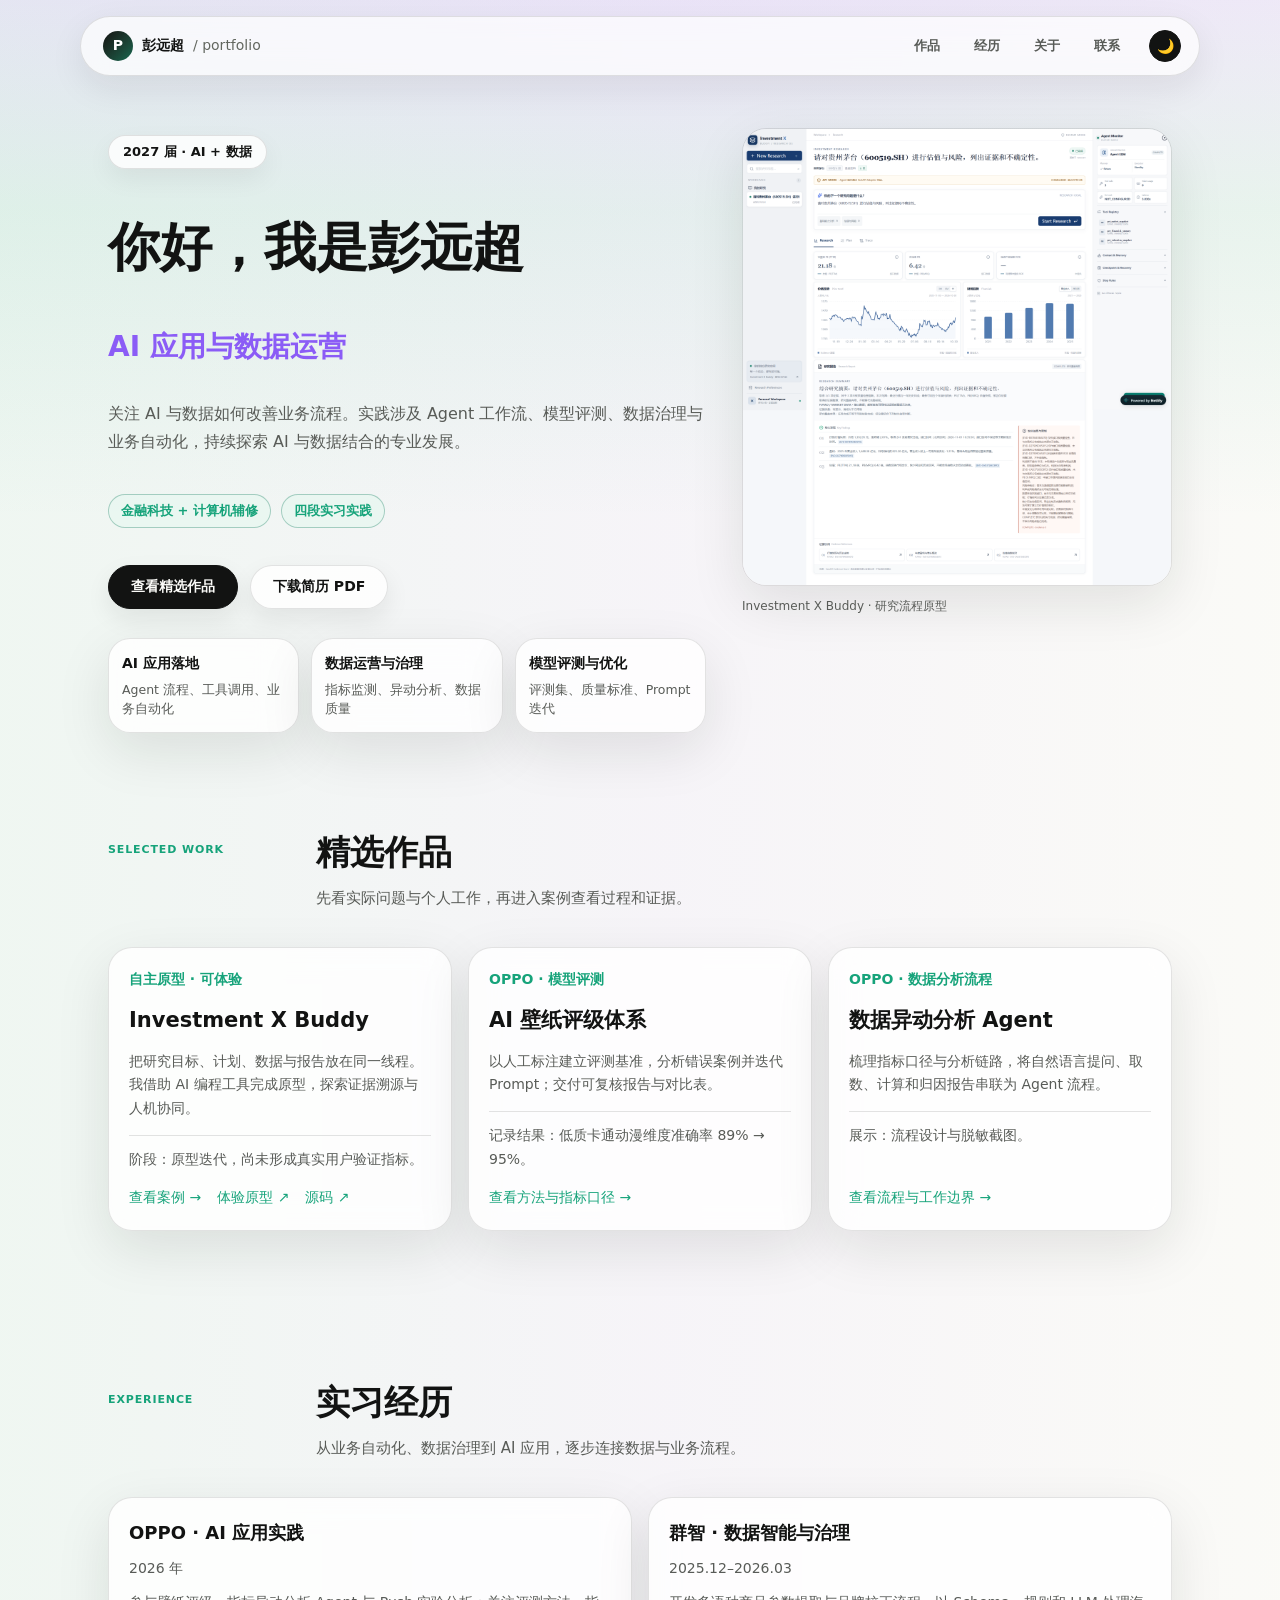
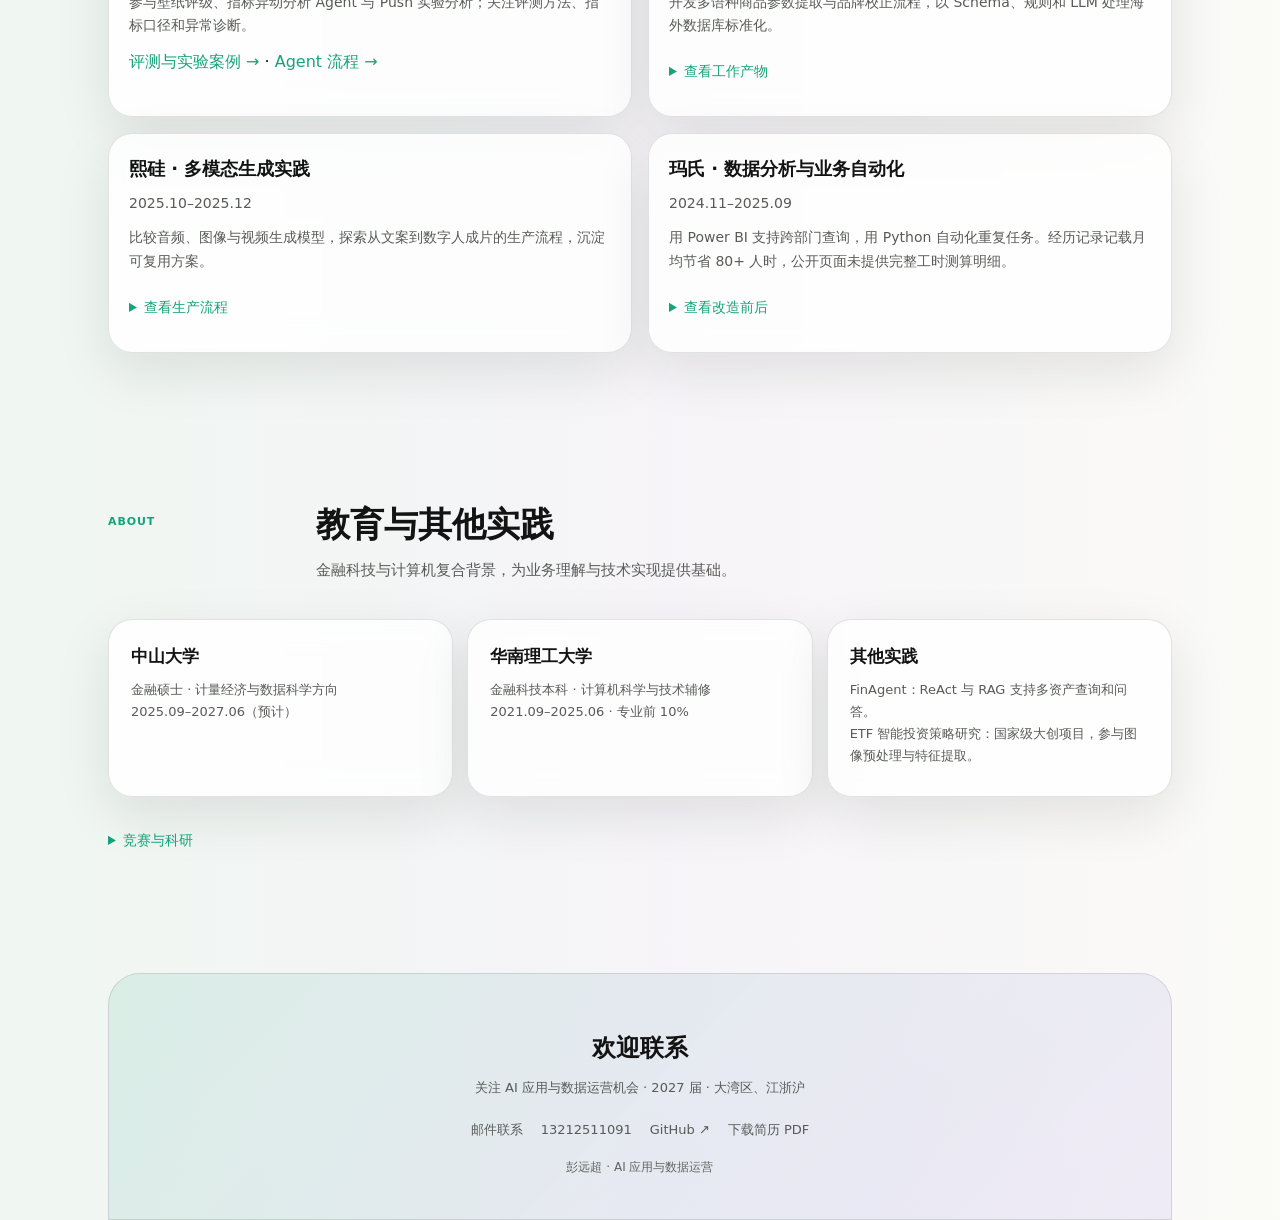
==== index.html @ e8f3a060 "Focus portfolio on AI applications and data operations" ====
<!DOCTYPE html>
<html lang="zh-CN">
<head>
<meta charset="UTF-8">
<meta name="viewport" content="width=device-width, initial-scale=1.0">
<title>AI 应用与数据运营 · 个人作品集 · 彭远超</title>
<meta name="description" content="彭远超，2027届。关注 AI 应用与数据运营，展示 Agent、模型评测、数据治理与业务自动化实践。">
<link rel="stylesheet" href="css/style.css">
<link rel="stylesheet" href="css/site.css">
</head>
<body>
<a class="skip-link" href="#main">跳到正文</a>
<nav class="nav" id="top">
<div class="nav-inner">
<a class="nav-logo" href="index.html">彭远超<span class="nav-logo-sub">/ portfolio</span>
</a>
<button class="nav-toggle" aria-label="菜单" aria-controls="nav-links" aria-expanded="false">☰</button>
<div class="nav-links" id="nav-links">
<a href="#projects">作品</a>
<a href="#experience">经历</a>
<a href="#about">关于</a>
<a href="#contact">联系</a>
</div>
<button class="theme-toggle" id="theme-toggle" aria-label="切换主题">
</button>
</div>
</nav>
<main class="container " id="main">
<section class="hero">
<div class="hero-kicker">2027 届 · AI + 数据</div>
<h1>你好，我是彭远超</h1>
<p class="role">AI 应用与数据运营</p>
<p class="bio">关注 AI 与数据如何改善业务流程。实践涉及 Agent 工作流、模型评测、数据治理与业务自动化，持续探索 AI 与数据结合的专业发展。</p>
<div class="hero-proof">
<span>金融科技 + 计算机辅修</span>
<span>四段实习实践</span>
</div>
<div class="hero-actions">
<a class="hero-action primary" href="#projects">查看精选作品</a>
<a class="hero-action" href="assets/resume.pdf" download="彭远超-个人简历.pdf">下载简历 PDF</a>
</div>
<div class="fit-grid">
<div class="fit-card">
<span class="fit-k">AI 应用落地</span>
<span class="fit-v">Agent 流程、工具调用、业务自动化</span>
</div>
<div class="fit-card">
<span class="fit-k">数据运营与治理</span>
<span class="fit-v">指标监测、异动分析、数据质量</span>
</div>
<div class="fit-card">
<span class="fit-k">模型评测与优化</span>
<span class="fit-v">评测集、质量标准、Prompt 迭代</span>
</div>
</div>
<figure class="hero-visual home-preview">
<img class="lightbox-trigger" src="assets/img/xbuddy-maotai-analysis.png" alt="Investment X Buddy 研究工作台：报告、数据图表与执行监控">
<figcaption>Investment X Buddy · 研究流程原型</figcaption>
</figure>
</section>
<section class="section" id="projects">
<div class="section-header">
<div class="eyebrow">Selected work</div>
<h2>精选作品</h2>
<p>先看实际问题与个人工作，再进入案例查看过程和证据。</p>
</div>
<div class="selected-grid">
<article class="proj-item">
<p class="eyebrow">自主原型 · 可体验</p>
<h3>Investment X Buddy</h3>
<p>把研究目标、计划、数据与报告放在同一线程。我借助 AI 编程工具完成原型，探索证据溯源与人机协同。</p>
<p class="case-status">阶段：原型迭代，尚未形成真实用户验证指标。</p>
<div class="case-links">
<a href="investment-x-buddy.html">查看案例 →</a>
<a href="https://relaxed-cuchufli-47f2fa.netlify.app/" target="_blank" rel="noopener noreferrer">体验原型 ↗</a>
<a href="https://github.com/PYC1234/investment-x-buddy" target="_blank" rel="noopener noreferrer">源码 ↗</a>
</div>
</article>
<article class="proj-item">
<p class="eyebrow">OPPO · 模型评测</p>
<h3>AI 壁纸评级体系</h3>
<p>以人工标注建立评测基准，分析错误案例并迭代 Prompt；交付可复核报告与对比表。</p>
<p class="case-status">记录结果：低质卡通动漫维度准确率 89% → 95%。</p>
<div class="case-links">
<a href="wallpaper-evaluation.html">查看方法与指标口径 →</a>
</div>
</article>
<article class="proj-item">
<p class="eyebrow">OPPO · 数据分析流程</p>
<h3>数据异动分析 Agent</h3>
<p>梳理指标口径与分析链路，将自然语言提问、取数、计算和归因报告串联为 Agent 流程。</p>
<p class="case-status">展示：流程设计与脱敏截图。</p>
<div class="case-links">
<a href="metric-agent.html">查看流程与工作边界 →</a>
</div>
</article>
</div>
</section>
<section class="section" id="experience">
<div class="section-header">
<div class="eyebrow">Experience</div>
<h2>实习经历</h2>
<p>从业务自动化、数据治理到 AI 应用，逐步连接数据与业务流程。</p>
</div>
<div class="experience-list">
<article class="proj-item">
<h3>OPPO · AI 应用实践</h3>
<p>2026 年</p>
<p>参与壁纸评级、指标异动分析 Agent 与 Push 实验分析；关注评测方法、指标口径和异常诊断。</p>
<a href="wallpaper-evaluation.html">评测与实验案例 →</a> · <a href="metric-agent.html">Agent 流程 →</a>
</article>
<article class="proj-item">
<h3>群智 · 数据智能与治理</h3>
<p>2025.12–2026.03</p>
<p>开发多语种商品参数提取与品牌校正流程，以 Schema、规则和 LLM 处理海外数据库标准化。</p>
<details>
<summary>查看工作产物</summary>
<figure class="proj-img">
<img class="lightbox-trigger" src="assets/img/qunzhi_report.png" alt="群智数据治理工作产物" loading="lazy">
</figure>
</details>
</article>
<article class="proj-item">
<h3>熙硅 · 多模态生成实践</h3>
<p>2025.10–2025.12</p>
<p>比较音频、图像与视频生成模型，探索从文案到数字人成片的生产流程，沉淀可复用方案。</p>
<details>
<summary>查看生产流程</summary>
<figure class="proj-img">
<img class="lightbox-trigger" src="assets/img/IP_generate.png" alt="数字人内容生产流程" loading="lazy">
</figure>
</details>
</article>
<article class="proj-item">
<h3>玛氏 · 数据分析与业务自动化</h3>
<p>2024.11–2025.09</p>
<p>用 Power BI 支持跨部门查询，用 Python 自动化重复任务。经历记录记载月均节省 80+ 人时，公开页面未提供完整工时测算明细。</p>
<details>
<summary>查看改造前后</summary>
<div class="proj-compare">
<figure class="proj-img">
<img class="lightbox-trigger" src="assets/img/Mars_faye_before.png" alt="改造前：Excel 手工维护" loading="lazy">
<figcaption>改造前：手工维护</figcaption>
</figure>
<span class="pc-arrow" aria-hidden="true">→</span>
<figure class="proj-img">
<img class="lightbox-trigger" src="assets/img/Mars_faye_later.png" alt="改造后：自动更新看板" loading="lazy">
<figcaption>改造后：自动更新看板</figcaption>
</figure>
</div>
</details>
</article>
</div>
</section>
<section class="section" id="about">
<div class="section-header">
<div class="eyebrow">About</div>
<h2>教育与其他实践</h2>
<p>金融科技与计算机复合背景，为业务理解与技术实现提供基础。</p>
</div>
<div class="about-grid">
<article class="about-card">
<h3>中山大学</h3>
<p>金融硕士 · 计量经济与数据科学方向</p>
<p>2025.09–2027.06（预计）</p>
</article>
<article class="about-card">
<h3>华南理工大学</h3>
<p>金融科技本科 · 计算机科学与技术辅修</p>
<p>2021.09–2025.06 · 专业前 10%</p>
</article>
<article class="about-card">
<h3>其他实践</h3>
<p>FinAgent：ReAct 与 RAG 支持多资产查询和问答。</p>
<p>ETF 智能投资策略研究：国家级大创项目，参与图像预处理与特征提取。</p>
</article>
</div>
<details class="additional">
<summary>竞赛与科研</summary>
<p>国家级大学生创新创业训练计划项目 ×2；粤港澳金融数学建模三等奖；美国大学生数学建模竞赛 Honorable Mention；挑战杯市级银奖。</p>
</details>
</section>
<footer class="footer" id="contact">
<p class="f-title">
<strong>欢迎联系</strong>
</p>
<p class="f-sub">关注 AI 应用与数据运营机会 · 2027 届 · 大湾区、江浙沪</p>
<div class="contact-row">
<a href="mailto:yuanchao29zoe@163.com">邮件联系</a>
<a href="tel:13212511091">13212511091</a>
<a href="https://github.com/PYC1234" target="_blank" rel="noopener noreferrer">GitHub ↗</a>
<a href="assets/resume.pdf" download="彭远超-个人简历.pdf">下载简历 PDF</a>
</div>
<p class="copy">彭远超 · AI 应用与数据运营</p>
</footer>
</main>
<script src="js/site.js">
</script>
</body>
</html>
---- css/style.css ----
/* ===== 设计令牌：浅色为主 + 深色可选（跟系统 + 手动切换） ===== */
:root {
  color-scheme: light;
  --page: #f9f9f7;          /* 页面底色 */
  --surface: #fcfcfb;       /* 卡片/图表表面 */
  --surface-2: #f3f3ef;     /* 次级表面 */
  --ink: #0b0b0b;           /* 主文字 */
  --ink-2: #52514e;         /* 次级文字 */
  --ink-3: #898781;         /* 弱文字/标签 */
  --line: #e1e0d9;          /* 发丝分隔线 */
  --baseline: #c3c2b7;
  --accent: #2563eb;        /* UI 强调色 */
  --accent-soft: #eff4ff;
  --shadow: 0 1px 2px rgba(11,11,11,0.04), 0 8px 24px rgba(11,11,11,0.06);
}

/* 跟系统深色 */
@media (prefers-color-scheme: dark) {
  :root:where(:not([data-theme="light"])) {
    color-scheme: dark;
    --page: #0d0d0d;
    --surface: #1a1a19;
    --surface-2: #232321;
    --ink: #ffffff;
    --ink-2: #c3c2b7;
    --ink-3: #898781;
    --line: #2c2c2a;
    --baseline: #383835;
    --accent: #6ea8ff;
    --accent-soft: #15233f;
    --shadow: 0 1px 2px rgba(0,0,0,0.4), 0 8px 24px rgba(0,0,0,0.5);
  }
}

/* 手动深色（覆盖跟系统） */
:root[data-theme="dark"] {
  color-scheme: dark;
  --page: #0d0d0d;
  --surface: #1a1a19;
  --surface-2: #232321;
  --ink: #ffffff;
  --ink-2: #c3c2b7;
  --ink-3: #898781;
  --line: #2c2c2a;
  --baseline: #383835;
  --accent: #6ea8ff;
  --accent-soft: #15233f;
  --shadow: 0 1px 2px rgba(0,0,0,0.4), 0 8px 24px rgba(0,0,0,0.5);
}

/* ===== Reset & 基础 ===== */
*, *::before, *::after { box-sizing: border-box; margin: 0; padding: 0; }
html { scroll-behavior: smooth; scroll-padding-top: 72px; }
body {
  font-family: system-ui, -apple-system, "Segoe UI", "PingFang SC", "Hiragino Sans GB", "Microsoft YaHei", sans-serif;
  background: var(--page);
  color: var(--ink);
  line-height: 1.7;
  -webkit-font-smoothing: antialiased;
  transition: background .2s, color .2s;
}
h1 { font-size: 36px; font-weight: 700; letter-spacing: 0; }
h2 { font-size: 22px; font-weight: 600; letter-spacing: 0; }
h3 { font-size: 16px; font-weight: 600; }
p { color: var(--ink-2); }
a { color: var(--accent); text-decoration: none; }
a:hover { text-decoration: underline; }
.container { max-width: 760px; margin: 0 auto; padding: 0 24px; }
.section { padding: 72px 0; }
.section-header { margin-bottom: 36px; }
.section-header .eyebrow {
  font-size: 11px; font-weight: 600; text-transform: uppercase; letter-spacing: 0.08em;
  color: var(--accent); margin-bottom: 8px;
}
.section-header p { font-size: 15px; margin-top: 6px; }

/* ===== 导航 ===== */
.nav {
  position: sticky; top: 0; z-index: 100;
  background: color-mix(in srgb, var(--page) 85%, transparent);
  backdrop-filter: blur(12px);
  border-bottom: 1px solid var(--line);
}
.nav-inner {
  max-width: 760px; margin: 0 auto; padding: 0 24px;
  display: flex; align-items: center; gap: 16px; height: 56px;
}
.nav-logo { font-weight: 700; font-size: 15px; color: var(--ink); text-decoration: none; white-space: nowrap; }
.nav-logo:hover { text-decoration: none; }
.nav-logo-sub { color: var(--ink-3); font-weight: 400; }
.nav-links { display: flex; gap: 20px; list-style: none; margin-left: auto; }
.nav-links a { color: var(--ink-3); font-size: 13px; text-decoration: none; transition: color .2s; }
.nav-links a:hover { color: var(--ink); text-decoration: none; }
.nav-toggle { display: none; background: none; border: none; font-size: 18px; color: var(--ink); cursor: pointer; padding: 4px 8px; }
.theme-toggle {
  background: none; border: 1px solid var(--line); border-radius: 6px;
  width: 32px; height: 32px; cursor: pointer; font-size: 14px;
  display: inline-flex; align-items: center; justify-content: center; flex: 0 0 auto;
  color: var(--ink-2); transition: border-color .2s;
}
.theme-toggle:hover { border-color: var(--accent); }

/* ===== Hero ===== */
.hero { padding: 96px 0 48px; }
.hero h1 { font-size: 40px; margin-bottom: 12px; }
.hero h1 .accent { color: var(--accent); }
.hero .role { font-size: 17px; color: var(--ink-2); font-weight: 400; margin-bottom: 18px; }
.hero .bio { font-size: 15px; color: var(--ink-2); max-width: 560px; line-height: 1.75; }
.hero .bio strong { color: var(--ink); font-weight: 600; }
.hero .links { display: flex; gap: 18px; margin-top: 24px; flex-wrap: wrap; }
.hero .links a { font-size: 14px; color: var(--ink-2); display: inline-flex; align-items: center; gap: 4px; transition: color .2s; }
.hero .links a:hover { color: var(--accent); text-decoration: none; }

/* ===== 统计行 ===== */
.fit-grid {
  display: grid; grid-template-columns: repeat(3, 1fr); gap: 10px;
  margin-top: 26px; max-width: 680px;
}
.fit-card {
  background: var(--surface); border: 1px solid var(--line); border-radius: 8px;
  padding: 14px; box-shadow: var(--shadow);
}
.fit-k { display: block; font-size: 13px; font-weight: 700; color: var(--accent); margin-bottom: 4px; }
.fit-v { display: block; font-size: 12px; line-height: 1.55; color: var(--ink-2); }

.stats { display: grid; grid-template-columns: repeat(3, 1fr); border-top: 1px solid var(--line); border-bottom: 1px solid var(--line); margin-top: 16px; }
.stat { text-align: center; padding: 20px 12px; border-right: 1px solid var(--line); }
.stat:last-child { border-right: none; }
.stat .val { font-size: 28px; font-weight: 700; color: var(--accent); line-height: 1.2; }
.stat .lbl { font-size: 12px; color: var(--ink-3); margin-top: 2px; }

/* ===== 关于 ===== */
.about-grid { display: grid; grid-template-columns: repeat(3, 1fr); gap: 16px; }
.about-card {
  background: var(--surface); border: 1px solid var(--line); border-radius: 8px;
  padding: 20px; box-shadow: var(--shadow);
}
.about-card h3 { font-size: 15px; margin-bottom: 8px; }
.about-card p { font-size: 13px; line-height: 1.7; }

/* ===== 时间线 ===== */
.tl { position: relative; }
.tl::before { content: ''; position: absolute; left: 0; top: 4px; bottom: 4px; width: 1px; background: var(--line); }
.tl-group { position: relative; padding-left: 20px; margin-bottom: 28px; }
.tl-group:last-child { margin-bottom: 0; }
.tl-group::before { content: ''; position: absolute; left: -3px; top: 4px; width: 7px; height: 7px; border-radius: 50%; background: var(--accent); }
.tl-group-label {
  font-size: 15px; font-weight: 700; margin-bottom: 20px;
  display: flex; align-items: center; gap: 8px;
}
.tl-group-label::after {
  content: ''; flex: 1; height: 1px; background: var(--line);
}
.tl-item { position: relative; padding-left: 0; margin-bottom: 34px; }
.tl-item:last-child { margin-bottom: 0; }
.tl-item::before { content: ''; display: none; }
.tl-item .tl-org { font-size: 13px; font-weight: 600; color: var(--accent); }
.tl-item .tl-city { font-size: 11px; font-weight: 600; color: var(--ink-3); background: var(--surface-2); border: 1px solid var(--line); padding: 1px 8px; border-radius: 999px; margin-left: 6px; white-space: nowrap; }
.tl-item .tl-role { font-size: 15px; font-weight: 600; }
.tl-item .tl-date { font-size: 12px; color: var(--ink-3); }
.tl-item .tl-desc { font-size: 13px; color: var(--ink-2); margin-top: 4px; line-height: 1.65; }
.tl-item .tl-tags { display: flex; flex-wrap: wrap; gap: 4px; margin-top: 8px; }
.tl-tag { font-size: 11px; padding: 1px 8px; border-radius: 10px; background: var(--surface-2); color: var(--ink-3); border: 1px solid var(--line); }

/* ===== 项目作品 ===== */
.proof-grid {
  display: grid; grid-template-columns: repeat(2, 1fr); gap: 12px;
  margin-bottom: 32px; margin-top: 18px;
}
.proof-item {
  background: var(--surface); border: 1px solid var(--line); border-radius: 8px;
  padding: 16px; box-shadow: var(--shadow);
}
.proof-org {
  display: inline-flex; font-size: 11px; font-weight: 700; color: var(--accent);
  background: var(--accent-soft); border-radius: 4px; padding: 2px 8px; margin-bottom: 8px;
}
.proof-item strong { display: block; font-size: 14px; line-height: 1.45; margin-bottom: 6px; }
.proof-item p { font-size: 12.5px; line-height: 1.65; }

.featured-case {
  background: linear-gradient(180deg, var(--surface), color-mix(in srgb, var(--accent-soft) 28%, var(--surface)));
  border: 1px solid color-mix(in srgb, var(--accent) 20%, var(--line));
  border-radius: 8px;
  padding: 24px;
  box-shadow: var(--shadow);
  margin-bottom: 18px;
}
.featured-head {
  display: grid; grid-template-columns: minmax(0, 1fr) 150px; gap: 20px;
  align-items: start; margin-bottom: 14px;
}
.featured-head h3 { font-size: 22px; line-height: 1.35; margin-bottom: 8px; }
.featured-head p { font-size: 14px; line-height: 1.7; }
.featured-result {
  border-left: 1px solid var(--line); padding-left: 18px;
}
.featured-result span {
  display: block; font-size: 11px; color: var(--ink-3); margin-bottom: 4px;
}
.featured-result strong {
  display: block; font-size: 32px; color: var(--accent); line-height: 1.1;
}
.hero-metrics .metric { background: var(--surface); border: 1px solid var(--line); }
.featured-viz {
  display: grid; grid-template-columns: 1fr 1fr; gap: 16px;
  margin-top: 14px;
}

.proj-list { display: flex; flex-direction: column; gap: 16px; }
.proj-item {
  background: var(--surface); border: 1px solid var(--line); border-radius: 8px;
  padding: 20px; box-shadow: var(--shadow);
}
.proj-item-head { display: flex; align-items: center; gap: 8px; margin-bottom: 10px; }
.proj-item-head .proj-num { font-size: 12px; font-weight: 700; color: var(--ink-3); letter-spacing: 0.05em; }
.proj-item-head .proj-tag { font-size: 11px; font-weight: 600; color: var(--accent); background: var(--accent-soft); padding: 2px 8px; border-radius: 4px; }
.proj-item-body h3 { font-size: 17px; line-height: 1.4; margin-bottom: 6px; }
.proj-desc { font-size: 13.5px; color: var(--ink-2); line-height: 1.7; }
.case-grid {
  display: grid; grid-template-columns: repeat(2, 1fr); gap: 8px;
  margin: 14px 0; padding: 12px; border: 1px solid var(--line);
  border-radius: 8px; background: var(--page);
}
.case-grid div { min-width: 0; }
.case-grid span {
  display: block; font-size: 11px; font-weight: 700; color: var(--accent);
  margin-bottom: 3px;
}
.case-grid p { font-size: 12px; line-height: 1.55; color: var(--ink-2); }
.case-grid.compact { margin-bottom: 12px; }
.metrics { display: grid; grid-template-columns: repeat(3, 1fr); gap: 8px; margin: 12px 0; }
.metric { text-align: center; padding: 10px 6px; background: var(--page); border-radius: 6px; }
.metric .m-val { display: block; font-size: 20px; font-weight: 700; color: var(--accent); line-height: 1.2; }
.metric .m-lbl { display: block; font-size: 10.5px; color: var(--ink-3); margin-top: 2px; }
.proj-tags { display: flex; flex-wrap: wrap; gap: 4px; }
.proj-tags span { font-size: 11px; color: var(--ink-3); font-family: "SF Mono", "Cascadia Code", "Fira Code", monospace; }
.proj-outcome { font-size: 12px; color: var(--accent); font-weight: 600; border-top: 1px dashed var(--line); padding-top: 10px; margin-top: 10px; }
.proj-img { margin-top: 14px; }
.proj-img img {
  width: 100%; display: block; border-radius: 8px;
  border: 1px solid var(--line); background: var(--surface-2);
}

/* ===== 玛氏 Before/After 对比 ===== */
.proj-compare {
  display: grid; grid-template-columns: 1fr auto 1fr; gap: 12px;
  align-items: center; margin-top: 14px;
}
.pc-side { min-width: 0; }
.pc-label { font-size: 12px; font-weight: 700; color: var(--ink); margin-bottom: 4px; }
.pc-note { font-size: 11px; color: var(--ink-3); margin-bottom: 8px; line-height: 1.5; }
.pc-arrow { font-size: 22px; font-weight: 700; color: var(--ink-3); }

/* ===== 技能 ===== */
.skill-group { margin-bottom: 20px; }
.skill-group:last-child { margin-bottom: 0; }
.skill-group .sg-label { font-size: 11px; font-weight: 600; text-transform: uppercase; letter-spacing: 0.05em; color: var(--ink-3); margin-bottom: 10px; }
.skill-group .sg-tags { display: flex; flex-wrap: wrap; gap: 8px; }
.skill-tag { font-size: 13px; padding: 4px 12px; border-radius: 6px; background: var(--surface); color: var(--ink-2); border: 1px solid var(--line); transition: border-color .2s; }
.skill-tag:hover { border-color: var(--accent); }
.skill-tag.hl { background: var(--accent-soft); border-color: color-mix(in srgb, var(--accent) 20%, transparent); color: var(--accent); }
.skill-evidence {
  display: flex; flex-direction: column; gap: 14px;
}
.skill-row {
  background: var(--surface); border: 1px solid var(--line); border-radius: 8px;
  padding: 16px; box-shadow: var(--shadow);
}
.skill-row .sg-label { font-size: 11px; font-weight: 700; text-transform: uppercase; letter-spacing: 0.05em; color: var(--ink-3); margin-bottom: 10px; }
.skill-row .sg-tags { display: flex; flex-wrap: wrap; gap: 8px; margin-bottom: 10px; }
.skill-row p { font-size: 12.5px; line-height: 1.65; color: var(--ink-2); border-top: 1px dashed var(--line); padding-top: 10px; }

/* ===== 产出展示 ===== */
.output-frame {
  background: var(--surface); border: 1px dashed var(--line); border-radius: 8px;
  padding: 24px; box-shadow: var(--shadow);
}
.output-placeholder {
  border: 1px dashed var(--line); border-radius: 8px;
  background: var(--surface-2); padding: 64px 24px;
  text-align: center; color: var(--ink-3);
}
.output-placeholder .op-num {
  font-size: 12px; font-weight: 700; letter-spacing: 0.05em; color: var(--ink-3);
  margin-bottom: 12px;
}
.output-placeholder p { font-size: 15px; color: var(--ink-2); }
.output-placeholder .op-sub { font-size: 12.5px; color: var(--ink-3); margin-top: 6px; }

/* ===== Tabs 分组切换 ===== */
.tabs { display: flex; gap: 8px; margin-bottom: 16px; flex-wrap: wrap; }
.tab-btn {
  font-size: 13px; font-weight: 600; padding: 6px 14px; border-radius: 999px;
  background: var(--surface); color: var(--ink-2); border: 1px solid var(--line); cursor: pointer;
  transition: all .2s;
}
.tab-btn:hover { border-color: var(--accent); color: var(--accent); }
.tab-btn.active { background: var(--accent); border-color: var(--accent); color: #fff; }
.panel[hidden] { display: none; }

/* ===== 轮播通用 ===== */
.carousel { position: relative; }
.carousel-viewport { overflow: hidden; }
.slide { display: none; }
.slide.active { display: block; animation: fadeIn .25s ease; }
@keyframes fadeIn { from { opacity: 0; transform: translateY(6px); } to { opacity: 1; transform: none; } }
.carousel-nav { display: flex; align-items: center; justify-content: center; gap: 12px; margin-top: 16px; }
.carousel-arrow {
  background: var(--surface); border: 1px solid var(--line); border-radius: 8px;
  width: 34px; height: 34px; font-size: 18px; line-height: 1; color: var(--ink-2);
  cursor: pointer; transition: all .2s;
}
.carousel-arrow:hover { border-color: var(--accent); color: var(--accent); }
.carousel-dots { display: flex; gap: 6px; }
.dot { width: 8px; height: 8px; border-radius: 50%; background: var(--line); cursor: pointer; transition: all .2s; }
.dot.active { background: var(--accent); transform: scale(1.15); }
.carousel-count { text-align: center; font-size: 12px; color: var(--ink-3); margin-top: 8px; }

/* ===== 可视化：流程图 & 对比图 ===== */
.viz-title { font-size: 13px; font-weight: 600; color: var(--ink); margin: 16px 0 8px; }
.viz-flow { display: flex; flex-wrap: wrap; align-items: center; gap: 6px; }
.flow-node {
  font-size: 12px; font-weight: 600; color: var(--accent);
  background: var(--accent-soft); border: 1px solid color-mix(in srgb, var(--accent) 25%, transparent);
  border-radius: 6px; padding: 6px 10px; text-align: center;
}
.flow-arrow { font-size: 14px; color: var(--ink-3); }
.viz-chart { display: flex; flex-direction: column; gap: 10px; padding: 14px; background: var(--page); border: 1px solid var(--line); border-radius: 8px; }
.chart-row { display: flex; align-items: center; gap: 8px; }
.chart-label { font-size: 12px; color: var(--ink-2); width: 90px; flex: 0 0 auto; }
.bar { position: relative; flex: 1; height: 20px; border-radius: 4px; overflow: hidden; }
.bar i { position: absolute; right: 6px; top: 50%; transform: translateY(-50%); font-size: 11px; font-style: normal; color: #fff; font-weight: 600; }
.bar.bar-a { background: linear-gradient(90deg, var(--baseline) var(--v), var(--surface-2) var(--v)); }
.bar.bar-b { background: linear-gradient(90deg, var(--accent) var(--v), var(--surface-2) var(--v)); }
.chart-legend { display: flex; gap: 14px; font-size: 11px; color: var(--ink-3); }
.lg { display: inline-flex; align-items: center; gap: 5px; }
.lg::before { content: ''; width: 10px; height: 10px; border-radius: 3px; }
.lg-a::before { background: var(--baseline); }
.lg-b::before { background: var(--accent); }
.viz-note { font-size: 11px; color: var(--ink-3); margin-top: 8px; }

/* ===== 产出区轮播图 ===== */
.op-slide img { width: 100%; display: block; border-radius: 8px; border: 1px solid var(--line); cursor: zoom-in; }
.op-cap { font-size: 12.5px; color: var(--ink-2); text-align: center; margin-top: 10px; }

/* ===== 灯箱放大 ===== */
.lightbox-wrap {
  position: fixed; inset: 0; z-index: 1000; display: none;
  background: rgba(0,0,0,0.82); align-items: center; justify-content: center; padding: 24px;
}
.lightbox-wrap.open { display: flex; }
.lightbox-wrap img { max-width: 100%; max-height: 100%; border-radius: 6px; box-shadow: 0 8px 40px rgba(0,0,0,0.5); }
.lightbox-close {
  position: absolute; top: 20px; right: 24px; font-size: 30px; color: #fff; cursor: pointer;
  background: none; border: none; line-height: 1;
}
.lightbox-close:hover { color: var(--accent); }

/* ===== 获奖速览 ===== */
.award-list { display: flex; flex-wrap: wrap; gap: 10px; }
.award-chip {
  display: inline-flex; align-items: center; gap: 8px;
  font-size: 13px; font-weight: 600; color: var(--ink-2);
  background: var(--surface); border: 1px solid var(--line);
  border-radius: 999px; padding: 8px 16px; box-shadow: var(--shadow);
}
.award-chip .award-ico { font-size: 15px; }

/* ===== Footer ===== */
.footer { text-align: center; padding: 56px 0 40px; border-top: 1px solid var(--line); }
.footer .f-title { font-size: 15px; margin-bottom: 8px; color: var(--ink); }
.footer .f-sub { font-size: 13px; margin-bottom: 20px; }
.footer .contact-row { display: flex; gap: 18px; justify-content: center; flex-wrap: wrap; margin-bottom: 16px; }
.footer .contact-row a { font-size: 13px; color: var(--ink-2); }
.footer .contact-row a:hover { color: var(--accent); text-decoration: none; }
.footer .copy { font-size: 12px; color: var(--ink-3); }

/* ===== 本地编辑模式 ===== */
.edit-mode [contenteditable="true"] {
  outline: 1px dashed transparent;
  outline-offset: 3px;
  border-radius: 4px;
  cursor: text;
}
.edit-mode [contenteditable="true"]:hover {
  outline-color: color-mix(in srgb, var(--accent) 34%, transparent);
}
.edit-mode [contenteditable="true"]:focus {
  outline: 2px solid var(--accent);
  background: var(--accent-soft);
}
.editor-bar {
  position: fixed;
  left: 50%;
  bottom: 18px;
  z-index: 1200;
  display: flex;
  align-items: center;
  gap: 12px;
  transform: translateX(-50%);
  padding: 10px 12px;
  color: var(--ink);
  background: color-mix(in srgb, var(--surface) 92%, transparent);
  border: 1px solid var(--line);
  border-radius: 999px;
  box-shadow: 0 12px 36px rgba(0,0,0,.16);
  backdrop-filter: blur(12px);
}
.editor-bar span {
  font-size: 13px;
  color: var(--ink-2);
}
.editor-bar button,
.editor-bar a {
  border: 1px solid var(--line);
  border-radius: 999px;
  padding: 7px 12px;
  font-size: 13px;
  font-family: inherit;
  color: var(--ink);
  background: var(--page);
  cursor: pointer;
}
.editor-bar button {
  color: white;
  border-color: var(--accent);
  background: var(--accent);
}
.editor-bar button:disabled { opacity: .72; cursor: wait; }
.editor-bar a:hover,
.editor-bar button:hover { text-decoration: none; }

/* ===== 响应式 ===== */
@media (max-width: 640px) {
  .container { padding: 0 16px; }
  .hero { padding: 64px 0 32px; }
  .hero h1 { font-size: 28px; }
  .section { padding: 48px 0; }
  .nav-links {
    display: none; position: absolute; top: 56px; left: 0; right: 0;
    flex-direction: column; gap: 0; background: var(--page);
    border-bottom: 1px solid var(--line); padding: 8px 24px;
  }
  .nav-links.open { display: flex; }
  .nav-links a { padding: 10px 0; border-top: 1px solid var(--line); font-size: 14px; }
  .nav-toggle { display: inline-flex; }
  .stats { grid-template-columns: repeat(3, 1fr); }
  .about-grid { grid-template-columns: 1fr; }
  .fit-grid { grid-template-columns: 1fr; }
  .proof-grid { grid-template-columns: 1fr; }
  .featured-case { padding: 18px; }
  .featured-head { grid-template-columns: 1fr; gap: 12px; }
  .featured-head h3 { font-size: 19px; }
  .featured-result { border-left: none; border-top: 1px solid var(--line); padding-left: 0; padding-top: 12px; }
  .featured-viz { grid-template-columns: 1fr; }
  .case-grid { grid-template-columns: 1fr; }
  .metrics { grid-template-columns: 1fr; }
  .tl-group { padding-left: 16px; }
  .proj-compare { grid-template-columns: 1fr; gap: 14px; }
  .pc-arrow { transform: rotate(90deg); text-align: center; }
  .editor-bar {
    left: 12px;
    right: 12px;
    bottom: 12px;
    justify-content: center;
    transform: none;
    flex-wrap: wrap;
    border-radius: 12px;
  }
}

/* ===== 参考风格视觉升级：portfolio landing ===== */
:root {
  --page: #fbfbf8;
  --surface: rgba(255,255,255,.82);
  --surface-2: #f0f1ed;
  --ink: #121312;
  --ink-2: #585b57;
  --ink-3: #8a8d86;
  --line: rgba(25,28,25,.12);
  --baseline: #b9b9b2;
  --accent: #16a37a;
  --accent-2: #8b5cf6;
  --accent-soft: #e8f7f1;
  --shadow: 0 18px 54px rgba(24,27,24,.10);
}

@media (prefers-color-scheme: dark) {
  :root:where(:not([data-theme="light"])) {
    --page: #101110;
    --surface: rgba(26,28,26,.84);
    --surface-2: #20221f;
    --ink: #f7f7f2;
    --ink-2: #c8cbc3;
    --ink-3: #8d938b;
    --line: rgba(255,255,255,.12);
    --baseline: #4d514b;
    --accent: #53d2a8;
    --accent-2: #b69cff;
    --accent-soft: #17382d;
  }
}

:root[data-theme="dark"] {
  --page: #101110;
  --surface: rgba(26,28,26,.84);
  --surface-2: #20221f;
  --ink: #f7f7f2;
  --ink-2: #c8cbc3;
  --ink-3: #8d938b;
  --line: rgba(255,255,255,.12);
  --baseline: #4d514b;
  --accent: #53d2a8;
  --accent-2: #b69cff;
  --accent-soft: #17382d;
}

html { scroll-padding-top: 98px; }
body {
  background:
    linear-gradient(180deg, rgba(139,92,246,.11) 0, rgba(22,163,122,.08) 210px, transparent 520px),
    linear-gradient(90deg, rgba(22,163,122,.05), rgba(139,92,246,.045) 52%, rgba(245,245,239,.12)),
    var(--page);
}
.container { max-width: 1120px; padding: 0 28px; }
.section { padding: 76px 0; }
h1, h2, h3 { letter-spacing: 0; }

.nav {
  top: 16px;
  width: min(1120px, calc(100% - 32px));
  margin: 0 auto;
  border: 1px solid var(--line);
  border-radius: 999px;
  background: color-mix(in srgb, var(--surface) 86%, transparent);
  box-shadow: 0 12px 34px rgba(20,23,20,.08);
}
.nav-inner { max-width: none; height: 58px; padding: 0 18px 0 22px; }
.nav-logo {
  display: inline-flex;
  align-items: center;
  gap: 9px;
  font-size: 14px;
}
.nav-logo::before {
  content: 'P';
  display: inline-grid;
  place-items: center;
  width: 30px;
  height: 30px;
  color: #fff;
  background: linear-gradient(135deg, var(--ink), color-mix(in srgb, var(--accent) 60%, #111));
  border-radius: 50%;
  font-size: 14px;
}
.nav-links { gap: 8px; }
.nav-links a {
  display: inline-flex;
  align-items: center;
  min-height: 34px;
  padding: 0 13px;
  border-radius: 999px;
  color: var(--ink-2);
  font-weight: 650;
}
.nav-links a:hover { background: var(--ink); color: var(--page); }
.theme-toggle {
  border-radius: 999px;
  background: var(--ink);
  color: var(--page);
  border-color: var(--ink);
}

.hero {
  min-height: calc(100vh - 74px);
  display: grid;
  grid-template-columns: minmax(0, 1fr) minmax(330px, 430px);
  gap: 48px;
  align-items: center;
  padding: 78px 0 52px;
}
.hero > :not(.hero-visual) { grid-column: 1; }
.hero-kicker {
  display: inline-flex;
  align-items: center;
  width: max-content;
  max-width: 100%;
  min-height: 34px;
  padding: 0 14px;
  margin-bottom: 18px;
  color: var(--ink);
  background: rgba(255,255,255,.64);
  border: 1px solid var(--line);
  border-radius: 999px;
  font-size: 13px;
  font-weight: 750;
  box-shadow: 0 10px 26px rgba(20,23,20,.06);
}
.hero h1 {
  max-width: 660px;
  font-size: 70px;
  line-height: 1;
  margin-bottom: 16px;
  font-weight: 850;
}
.hero .role {
  color: var(--accent-2);
  font-size: 28px;
  font-weight: 720;
  margin-bottom: 16px;
}
.hero .bio {
  max-width: 630px;
  font-size: 16px;
  line-height: 1.9;
}
.hero-proof {
  display: flex;
  flex-wrap: wrap;
  gap: 10px;
  margin-top: 20px;
}
.hero-proof span {
  display: inline-flex;
  align-items: center;
  min-height: 34px;
  padding: 0 12px;
  border: 1px solid color-mix(in srgb, var(--accent) 24%, var(--line));
  border-radius: 999px;
  color: var(--accent);
  background: color-mix(in srgb, var(--accent-soft) 82%, transparent);
  font-size: 13px;
  font-weight: 750;
}
.hero .links { margin-top: 22px; gap: 10px; }
.hero .links a {
  min-height: 34px;
  padding: 0 12px;
  border: 1px solid var(--line);
  border-radius: 999px;
  background: color-mix(in srgb, var(--surface) 80%, transparent);
}
.hero-actions {
  display: flex;
  gap: 12px;
  flex-wrap: wrap;
  margin-top: 24px;
}
.hero-action {
  display: inline-flex;
  align-items: center;
  justify-content: center;
  min-height: 44px;
  padding: 0 22px;
  border: 1px solid var(--line);
  border-radius: 999px;
  color: var(--ink);
  background: rgba(255,255,255,.62);
  font-size: 14px;
  font-weight: 750;
  box-shadow: 0 10px 24px rgba(20,23,20,.08);
}
.hero-action.primary {
  background: var(--ink);
  color: var(--page);
  border-color: var(--ink);
}
.hero-action:hover { text-decoration: none; transform: translateY(-1px); }

.fit-grid {
  grid-template-columns: repeat(3, minmax(0, 1fr));
  max-width: 740px;
  gap: 12px;
  margin-top: 28px;
}
.fit-card {
  min-height: 116px;
  padding: 17px;
  border-radius: 22px;
  background: rgba(255,255,255,.58);
  backdrop-filter: blur(18px);
}
.fit-k { font-size: 15px; color: var(--ink); }
.fit-v { font-size: 12.5px; }

.hero-visual {
  position: relative;
  grid-column: 2;
  grid-row: 1 / span 7;
  min-height: 520px;
}
.portrait-card {
  position: absolute;
  inset: 42px 18px auto 36px;
  z-index: 2;
  display: flex;
  align-items: center;
  gap: 14px;
  padding: 16px;
  border: 1px solid rgba(255,255,255,.56);
  border-radius: 28px;
  background: rgba(255,255,255,.68);
  box-shadow: var(--shadow);
  backdrop-filter: blur(20px);
}
.portrait-mark {
  display: grid;
  place-items: center;
  width: 72px;
  height: 72px;
  color: #fff;
  background: linear-gradient(135deg, #171717, var(--accent));
  border-radius: 22px;
  font-weight: 850;
}
.portrait-card strong,
.portrait-card span { display: block; }
.portrait-card strong { font-size: 18px; color: var(--ink); }
.portrait-card span { font-size: 12.5px; color: var(--ink-2); }
.glass-card {
  position: absolute;
  z-index: 3;
  width: 210px;
  padding: 18px;
  border: 1px solid rgba(255,255,255,.55);
  border-radius: 24px;
  background: rgba(255,255,255,.65);
  box-shadow: 0 18px 42px rgba(18,19,18,.12);
  backdrop-filter: blur(20px);
}
.glass-card span { display: block; font-size: 12px; color: var(--ink-3); font-weight: 750; }
.glass-card strong { display: block; font-size: 38px; line-height: 1; color: var(--ink); margin: 10px 0 6px; }
.glass-card p { font-size: 12px; line-height: 1.55; }
.card-a { top: 168px; left: -4px; }
.card-b { right: 0; bottom: 46px; }
.showcase-shot {
  position: absolute;
  inset: 106px 0 72px 70px;
  display: grid;
  place-items: center;
  overflow: hidden;
  border: 14px solid rgba(255,255,255,.58);
  border-radius: 42px;
  background: linear-gradient(135deg, var(--surface-2), color-mix(in srgb, var(--accent-soft) 70%, var(--surface)));
  box-shadow: 0 26px 70px rgba(20,23,20,.16);
}
.showcase-shot img {
  width: 100%;
  height: 100%;
  object-fit: cover;
  opacity: .92;
  cursor: zoom-in;
}

.stats {
  margin-top: 0;
  border: 0;
  gap: 12px;
}
.stat {
  border: 1px solid var(--line);
  border-radius: 22px;
  background: var(--surface);
  box-shadow: var(--shadow);
}
.stat .val { font-size: 34px; color: var(--ink); }

.section-header {
  display: grid;
  grid-template-columns: 180px minmax(0, 1fr);
  gap: 8px 28px;
  align-items: start;
}
.section-header .eyebrow {
  grid-row: span 2;
  padding-top: 8px;
  letter-spacing: .08em;
}
.section-header h2 { font-size: 34px; line-height: 1.15; }
.section-header p { max-width: 640px; font-size: 15px; }

.about-grid { gap: 14px; }
.about-card,
.proj-item,
.featured-case,
.proof-item,
.skill-row,
.output-frame {
  border-radius: 24px;
  background: var(--surface);
  backdrop-filter: blur(14px);
}
.about-card { min-height: 178px; padding: 22px; }
.about-card h3 { font-size: 17px; }

.featured-case {
  position: relative;
  overflow: hidden;
  padding: 30px;
}
.featured-case::before {
  content: '';
  position: absolute;
  inset: 0;
  pointer-events: none;
  background: linear-gradient(135deg, rgba(22,163,122,.12), transparent 42%, rgba(139,92,246,.10));
}
.featured-case > * { position: relative; }
.featured-head { grid-template-columns: minmax(0,1fr) 190px; }
.featured-head h3 { font-size: 30px; }
.featured-result {
  padding: 18px;
  border: 1px solid var(--line);
  border-radius: 22px;
  background: rgba(255,255,255,.6);
}
.featured-result strong { font-size: 46px; color: var(--accent); }
.case-grid {
  border-radius: 18px;
  background: rgba(255,255,255,.52);
}
.metrics { gap: 10px; }
.metric {
  border: 1px solid var(--line);
  border-radius: 18px;
}
.metric .m-val { color: var(--ink); }
.proj-img img,
.op-slide img { border-radius: 18px; }
.proof-grid { grid-template-columns: repeat(4, 1fr); }
.proof-item { min-height: 174px; }
.proof-org { border-radius: 999px; }

.tl-group-label { margin-top: 46px; }
.carousel-arrow { border-radius: 50%; }
.tab-btn,
.skill-tag,
.award-chip { border-radius: 999px; }

.footer {
  margin-top: 32px;
  padding: 54px 26px 42px;
  border: 1px solid var(--line);
  border-radius: 32px 32px 0 0;
  background: linear-gradient(135deg, rgba(22,163,122,.10), rgba(139,92,246,.09));
}
.footer .f-title { font-size: 24px; }

@media (max-width: 900px) {
  .hero {
    grid-template-columns: 1fr;
    gap: 28px;
    min-height: auto;
    padding-top: 96px;
  }
  .hero h1 {
    font-size: 58px;
    line-height: 1.04;
  }
  .hero .role { font-size: 24px; }
  .hero-visual {
    grid-column: 1;
    grid-row: auto;
    min-height: 300px;
    margin-top: 2px;
  }
  .portrait-card { inset: 0 auto auto 0; width: min(360px, 70%); }
  .card-a { top: 108px; left: 14px; }
  .card-b { right: 4px; bottom: 12px; }
  .showcase-shot { inset: 56px 0 18px 150px; border-width: 10px; }
  .proof-grid { grid-template-columns: repeat(2, 1fr); }
}

@media (max-width: 640px) {
  .container { padding: 0 16px; }
  .nav {
    top: 8px;
    width: calc(100% - 16px);
    border-radius: 24px;
  }
  .nav-inner { height: 54px; padding: 0 12px 0 14px; }
  .nav-links {
    top: 62px;
    left: 8px;
    right: 8px;
    border: 1px solid var(--line);
    border-radius: 20px;
    background: var(--surface);
  }
  .hero { padding: 92px 0 38px; }
  .hero h1 { font-size: 42px; line-height: 1.08; }
  .hero .role { font-size: 20px; }
  .hero .links a { width: 100%; justify-content: center; }
  .hero-actions { display: grid; grid-template-columns: 1fr 1fr; }
  .fit-grid,
  .stats,
  .about-grid,
  .proof-grid { grid-template-columns: 1fr; }
  .fit-card { min-height: auto; }
  .hero-visual { min-height: 320px; }
  .portrait-card { inset: 10px 14px auto 14px; width: auto; }
  .glass-card { width: 172px; padding: 14px; }
  .glass-card strong { font-size: 30px; }
  .card-a { top: 134px; left: 0; }
  .card-b { right: 0; bottom: 24px; }
  .showcase-shot { inset: 92px 18px 58px 54px; border-width: 8px; border-radius: 30px; }
  .section { padding: 56px 0; }
  .section-header { display: block; margin-bottom: 26px; }
  .section-header h2 { font-size: 28px; }
  .featured-case,
  .proj-item,
  .about-card,
  .skill-row,
  .proof-item { border-radius: 22px; }
  .featured-head { grid-template-columns: 1fr; }
  .featured-result strong { font-size: 38px; }
}

@media (max-width: 420px) {
  .hero h1 { font-size: 36px; }
  .hero .role { font-size: 18px; }
  .hero-actions { grid-template-columns: 1fr; }
  .glass-card { width: 150px; }
  .showcase-shot { inset: 96px 8px 62px 42px; }
}
---- css/site.css ----
:root { --ink-3: #62675f; }
@media (prefers-color-scheme: dark) { :root:where(:not([data-theme="light"])) { --ink-3: #b1b8ae; } }
:root[data-theme="dark"] { --ink-3: #b1b8ae; }
.hero-kicker, .hero-action, .fit-card, .portrait-card, .glass-card, .featured-result, .case-grid { background: var(--surface); }
.nav-links { align-items: center; }
.hero { min-height: auto; gap: 14px 36px; padding: 68px 0 24px; }
.hero h1 { font-size: clamp(32px, 4.3vw, 52px); line-height: 1.2; }
.hero .role { margin-bottom: 0; }
.hero .bio { line-height: 1.8; }
.hero .hero-proof, .hero .hero-actions, .hero .fit-grid { margin-top: 8px; }
.hero-visual.home-preview { position: relative; inset: auto; grid-row: 1 / span 6; min-height: 0; margin: 0; align-self: center; }
.home-preview img { width: 100%; height: auto; display: block; border-radius: 24px; border: 1px solid var(--line); box-shadow: var(--shadow); }
figcaption { color: var(--ink-2); font-size: 12px; margin-top: 10px; }
.fit-card { padding: 13px; min-height: 0; }
.fit-k { font-size: 14px; }
.selected-grid { display: grid; grid-template-columns: repeat(3,minmax(0,1fr)); gap: 16px; }
.selected-grid .proj-item { display: flex; flex-direction: column; gap: 14px; }
.selected-grid h3 { font-size: 21px; line-height: 1.4; }
.selected-grid p, .experience-list p { font-size: 14px; }
.eyebrow { color: var(--accent); font-size: 12px; font-weight: 700; }
.case-status { border-top: 1px solid var(--line); padding-top: 12px; }
.case-links { display: flex; flex-wrap: wrap; gap: 10px 16px; margin-top: auto; font-size: 14px; }
.experience-list { display: grid; grid-template-columns: repeat(2,minmax(0,1fr)); gap: 16px; }
.experience-list h3 { font-size: 18px; margin-bottom: 8px; }
.experience-list p { margin-bottom: 10px; }
summary { cursor: pointer; color: var(--accent); padding: 12px 0; font-size: 14px; }
.additional { margin-top: 20px; }
.detail-heading { padding: 64px 0 32px; max-width: 800px; }
.detail-heading h1 { font-size: clamp(28px,5vw,44px); line-height: 1.3; margin: 12px 0; }
.detail-page { max-width: 980px; }
.detail-page article { margin-bottom: 24px; }
.detail-page h2 { margin: 18px 0 12px; }
.detail-page .case-grid p { font-size: 14px; line-height: 1.8; }
.detail-page .case-grid span { font-size: 13px; }
.detail-page .proj-desc { font-size: 15px; }
.viz-note { color: var(--ink-2); font-size: 13px; line-height: 1.8; }
.table-scroll { overflow-x: auto; }
table { width: 100%; border-collapse: collapse; font-size: 14px; }
caption { text-align: left; color: var(--ink-2); padding: 10px 0; }
th, td { padding: 12px; text-align: left; border-bottom: 1px solid var(--line); }
.lightbox-trigger { cursor: zoom-in; }
.lightbox-wrap { border: 0; width: 100%; max-width: none; height: 100%; max-height: none; margin: 0; }
.lightbox-wrap::backdrop { background: rgba(0,0,0,.82); }
.lightbox-wrap[open] { display: flex; }
.lightbox-wrap img { object-fit: contain; }
:focus-visible { outline: 3px solid var(--accent); outline-offset: 4px; }
.skip-link { position: fixed; top: -100px; left: 16px; padding: 12px; background: var(--page); z-index: 1500; }
.skip-link:focus { top: 10px; }
@media(max-width:900px) { .hero { grid-template-columns: 1fr; } .hero-visual.home-preview { grid-column: 1; grid-row: auto; max-width: 580px; } .selected-grid { grid-template-columns: 1fr; } }
@media(max-width:640px) { .hero { padding-top: 46px; } .experience-list { grid-template-columns: 1fr; } .nav-links a { min-height: 44px; } .nav-links.open { background: var(--page); } .hero-actions { display: flex; } .hero-action { flex: 1; } .section { padding: 40px 0; } .hero-visual.home-preview { margin-top: 16px; } .featured-case { padding: 18px; } }
@media(prefers-reduced-motion:reduce) { html { scroll-behavior: auto; } *, *::before, *::after { transition: none !important; animation: none !important; } }
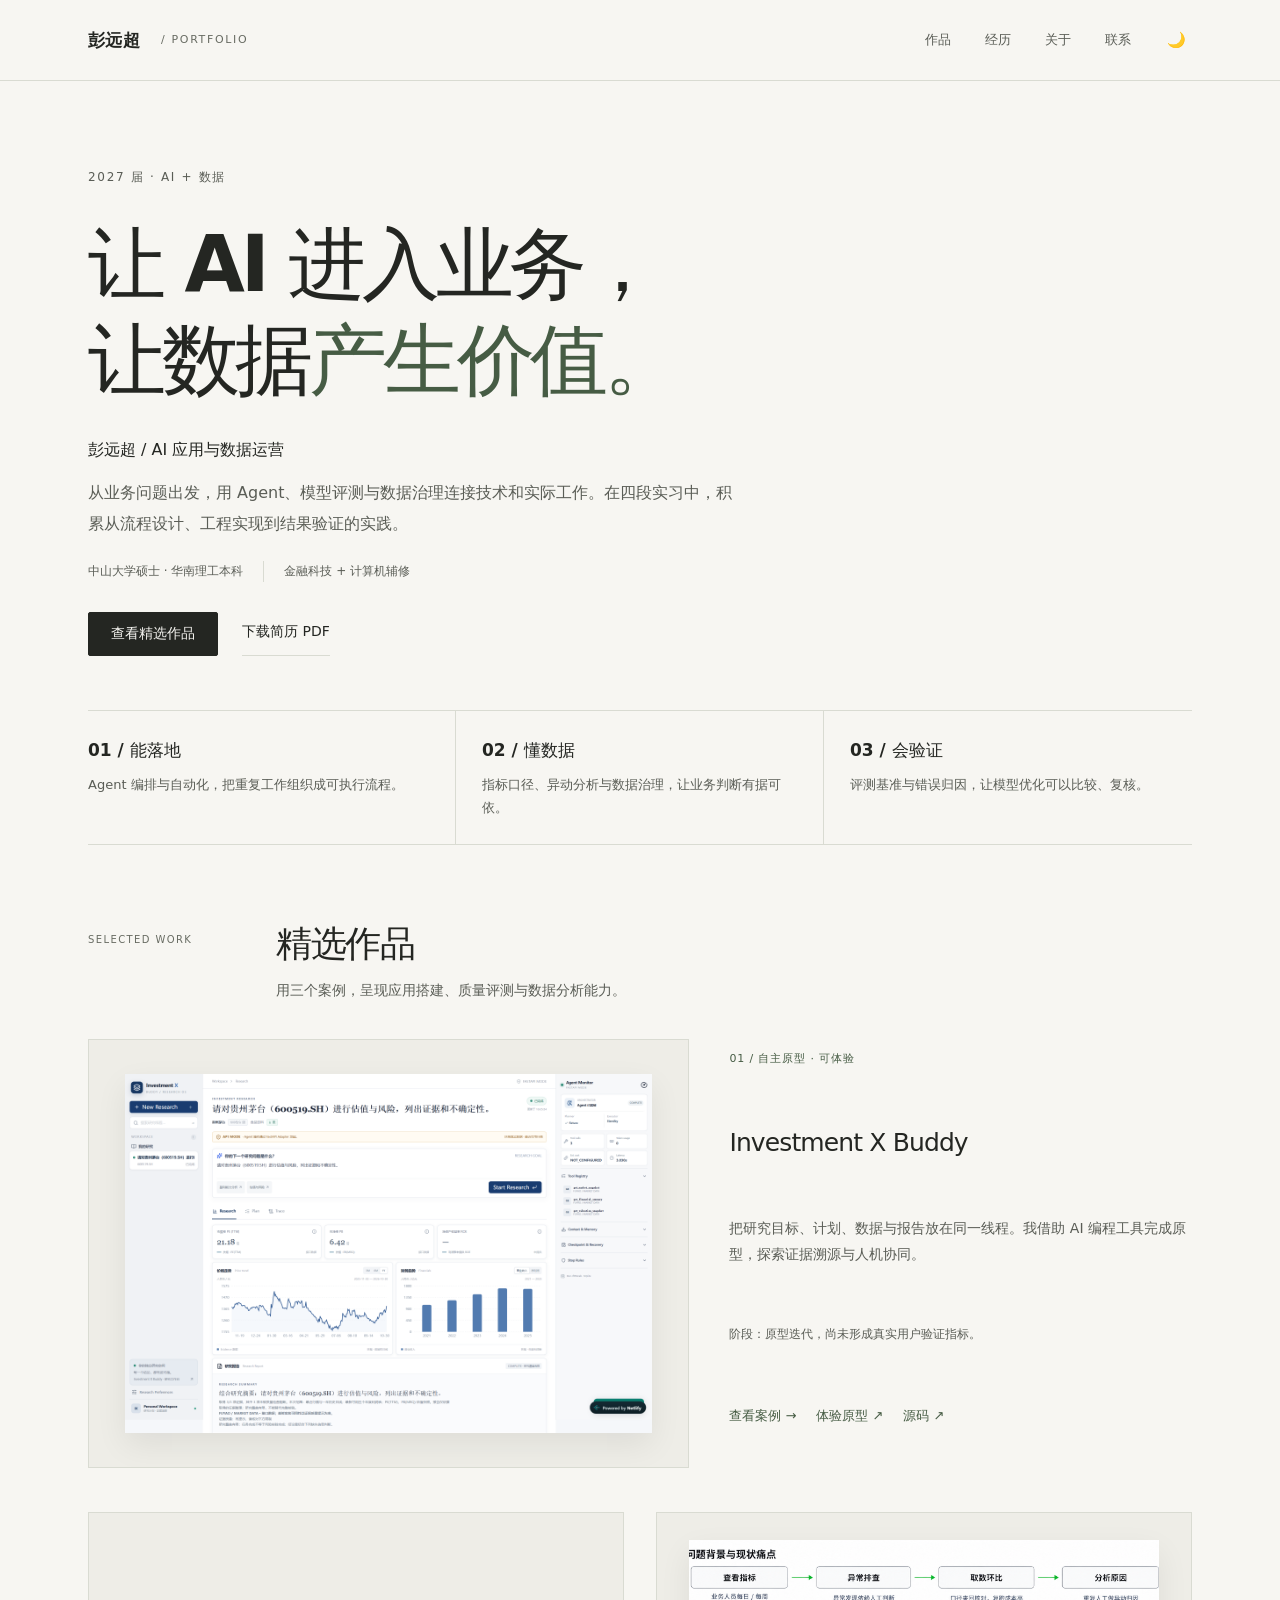
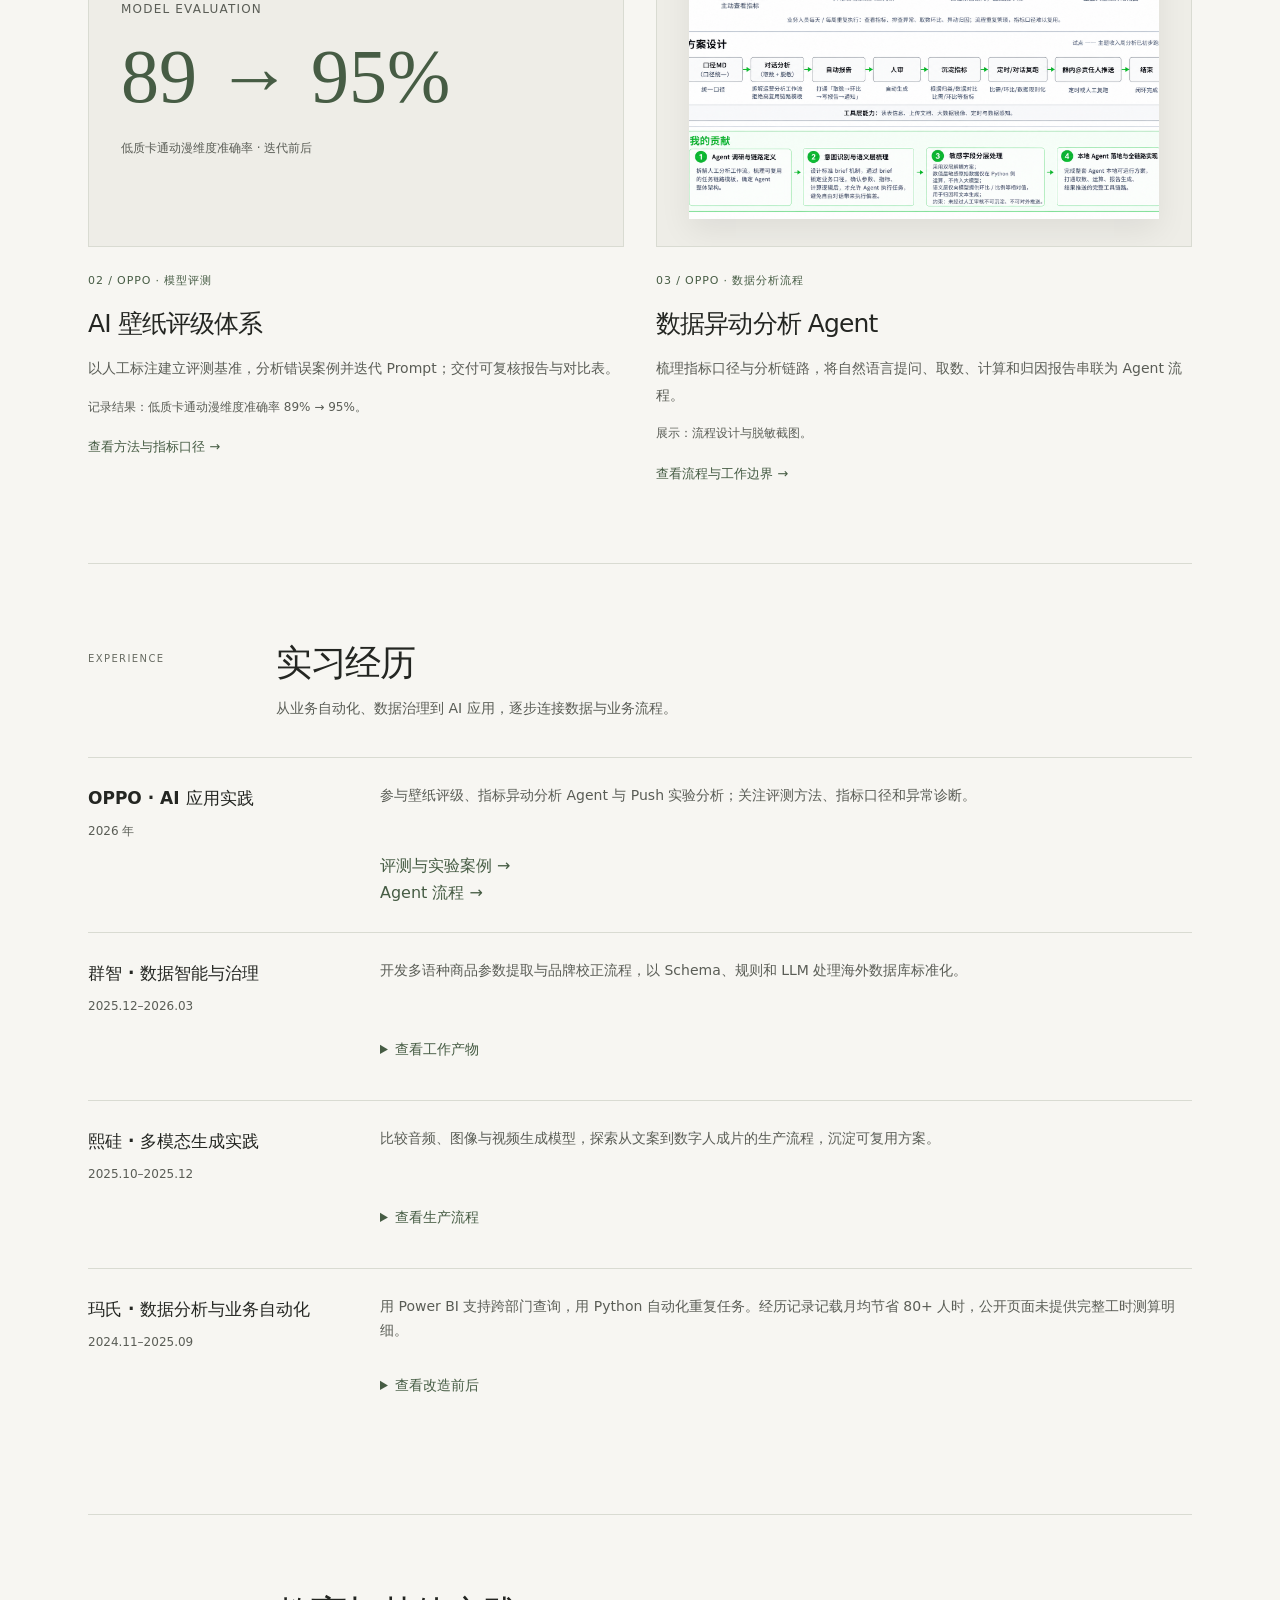
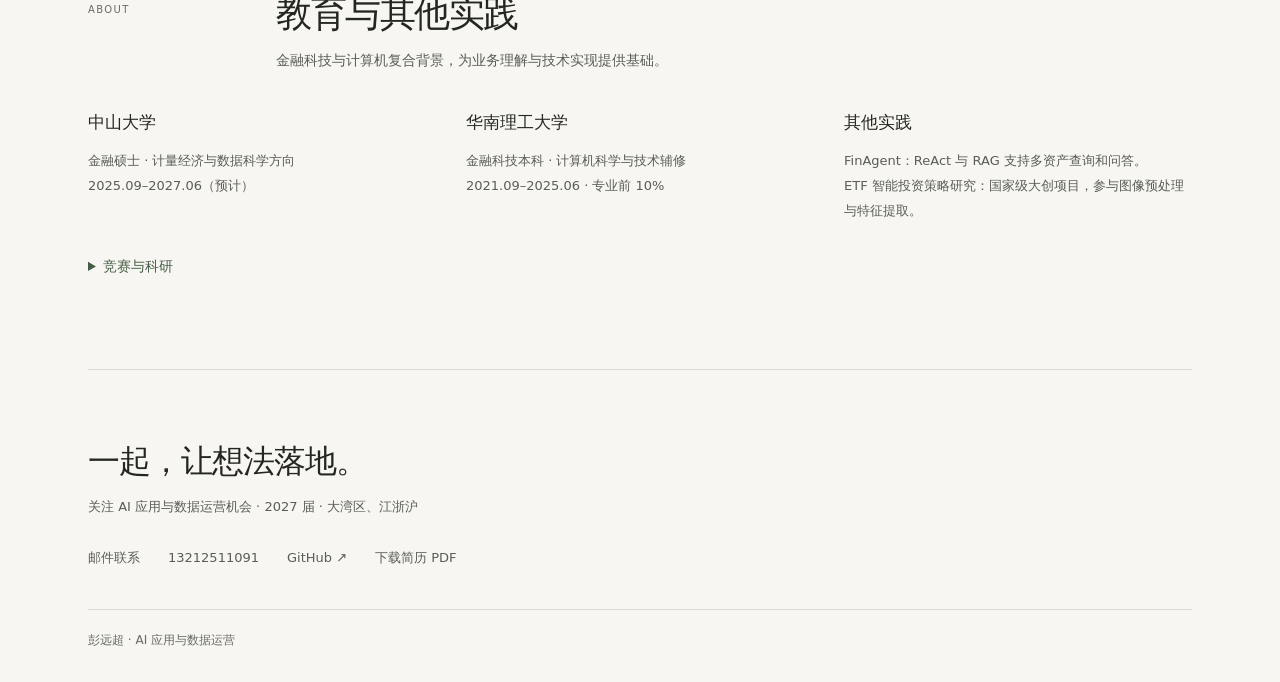
==== commit c1b749f6: "Refine portfolio with quiet editorial design and clear strengths" ====
--- a/index.html
+++ b/index.html
@@ -1,5 +1,5 @@
 <!DOCTYPE html>
-<html lang="zh-CN">
+<html lang="zh-CN" data-theme="light">
 <head>
 <meta charset="UTF-8">
 <meta name="viewport" content="width=device-width, initial-scale=1.0">
@@ -7,6 +7,7 @@
 <meta name="description" content="彭远超，2027届。关注 AI 应用与数据运营，展示 Agent、模型评测、数据治理与业务自动化实践。">
 <link rel="stylesheet" href="css/style.css">
 <link rel="stylesheet" href="css/site.css">
+<link rel="stylesheet" href="css/refined.css">
 </head>
 <body>
 <a class="skip-link" href="#main">跳到正文</a>
@@ -28,12 +29,12 @@
 <main class="container " id="main">
 <section class="hero">
 <div class="hero-kicker">2027 届 · AI + 数据</div>
-<h1>你好，我是彭远超</h1>
-<p class="role">AI 应用与数据运营</p>
-<p class="bio">关注 AI 与数据如何改善业务流程。实践涉及 Agent 工作流、模型评测、数据治理与业务自动化，持续探索 AI 与数据结合的专业发展。</p>
+<h1>让 AI 进入业务，<br>让数据<em>产生价值。</em></h1>
+<p class="role">彭远超 / AI 应用与数据运营</p>
+<p class="bio">从业务问题出发，用 Agent、模型评测与数据治理连接技术和实际工作。在四段实习中，积累从流程设计、工程实现到结果验证的实践。</p>
 <div class="hero-proof">
+<span>中山大学硕士 · 华南理工本科</span>
 <span>金融科技 + 计算机辅修</span>
-<span>四段实习实践</span>
 </div>
 <div class="hero-actions">
 <a class="hero-action primary" href="#projects">查看精选作品</a>
@@ -41,16 +42,16 @@
 </div>
 <div class="fit-grid">
 <div class="fit-card">
-<span class="fit-k">AI 应用落地</span>
-<span class="fit-v">Agent 流程、工具调用、业务自动化</span>
+<span class="fit-k">01 / 能落地</span>
+<span class="fit-v">Agent 编排与自动化，把重复工作组织成可执行流程。</span>
 </div>
 <div class="fit-card">
-<span class="fit-k">数据运营与治理</span>
-<span class="fit-v">指标监测、异动分析、数据质量</span>
+<span class="fit-k">02 / 懂数据</span>
+<span class="fit-v">指标口径、异动分析与数据治理，让业务判断有据可依。</span>
 </div>
 <div class="fit-card">
-<span class="fit-k">模型评测与优化</span>
-<span class="fit-v">评测集、质量标准、Prompt 迭代</span>
+<span class="fit-k">03 / 会验证</span>
+<span class="fit-v">评测基准与错误归因，让模型优化可以比较、复核。</span>
 </div>
 </div>
 <figure class="hero-visual home-preview">
@@ -62,11 +63,12 @@
 <div class="section-header">
 <div class="eyebrow">Selected work</div>
 <h2>精选作品</h2>
-<p>先看实际问题与个人工作，再进入案例查看过程和证据。</p>
+<p>用三个案例，呈现应用搭建、质量评测与数据分析能力。</p>
 </div>
 <div class="selected-grid">
 <article class="proj-item">
-<p class="eyebrow">自主原型 · 可体验</p>
+<a class="work-cover" href="investment-x-buddy.html" aria-label="查看 Investment X Buddy 案例"><img src="assets/img/xbuddy-maotai-analysis.png" alt="投资研究 Agent 工作台界面" loading="lazy"></a>
+<p class="eyebrow">01 / 自主原型 · 可体验</p>
 <h3>Investment X Buddy</h3>
 <p>把研究目标、计划、数据与报告放在同一线程。我借助 AI 编程工具完成原型，探索证据溯源与人机协同。</p>
 <p class="case-status">阶段：原型迭代，尚未形成真实用户验证指标。</p>
@@ -77,7 +79,8 @@
 </div>
 </article>
 <article class="proj-item">
-<p class="eyebrow">OPPO · 模型评测</p>
+<a class="work-cover" href="wallpaper-evaluation.html" aria-label="查看壁纸评级案例"><div class="work-stat"><span>MODEL EVALUATION</span><strong>89 → 95%</strong><small>低质卡通动漫维度准确率 · 迭代前后</small></div></a>
+<p class="eyebrow">02 / OPPO · 模型评测</p>
 <h3>AI 壁纸评级体系</h3>
 <p>以人工标注建立评测基准，分析错误案例并迭代 Prompt；交付可复核报告与对比表。</p>
 <p class="case-status">记录结果：低质卡通动漫维度准确率 89% → 95%。</p>
@@ -86,7 +89,8 @@
 </div>
 </article>
 <article class="proj-item">
-<p class="eyebrow">OPPO · 数据分析流程</p>
+<a class="work-cover" href="metric-agent.html" aria-label="查看数据异动分析案例"><img src="assets/img/metric_agent.png" alt="指标异动分析 Agent 流程" loading="lazy"></a>
+<p class="eyebrow">03 / OPPO · 数据分析流程</p>
 <h3>数据异动分析 Agent</h3>
 <p>梳理指标口径与分析链路，将自然语言提问、取数、计算和归因报告串联为 Agent 流程。</p>
 <p class="case-status">展示：流程设计与脱敏截图。</p>
@@ -107,7 +111,7 @@
 <h3>OPPO · AI 应用实践</h3>
 <p>2026 年</p>
 <p>参与壁纸评级、指标异动分析 Agent 与 Push 实验分析；关注评测方法、指标口径和异常诊断。</p>
-<a href="wallpaper-evaluation.html">评测与实验案例 →</a> · <a href="metric-agent.html">Agent 流程 →</a>
+<a href="wallpaper-evaluation.html">评测与实验案例 →</a><a href="metric-agent.html">Agent 流程 →</a>
 </article>
 <article class="proj-item">
 <h3>群智 · 数据智能与治理</h3>
@@ -182,7 +186,7 @@
 </section>
 <footer class="footer" id="contact">
 <p class="f-title">
-<strong>欢迎联系</strong>
+<strong>一起，让想法落地。</strong>
 </p>
 <p class="f-sub">关注 AI 应用与数据运营机会 · 2027 届 · 大湾区、江浙沪</p>
 <div class="contact-row">
--- a/css/refined.css
+++ b/css/refined.css
@@ -0,0 +1,79 @@
+/* Quiet editorial layout: typography, evidence, space. */
+:root, :root[data-theme="light"] { color-scheme: light; --page:#f7f6f2; --surface:#fffefa; --surface-2:#eeede7; --ink:#242622; --ink-2:#5a5d56; --ink-3:#686c63; --line:#d9dbd2; --accent:#465c44; --accent-soft:#e8ece3; --shadow:none; }
+:root[data-theme="dark"] { color-scheme:dark; --page:#1b1d19; --surface:#22251f; --surface-2:#2b2f27; --ink:#eeeee5; --ink-2:#c0c4b7; --ink-3:#a5ad9b; --line:#3d4436; --accent:#bbcaac; --accent-soft:#30392a; --shadow:none; }
+body { background:var(--page); }
+a { text-underline-offset:5px; }
+.container { max-width:1200px; padding:0 48px; }
+.nav { top:0; width:100%; border:0; border-bottom:1px solid var(--line); border-radius:0; box-shadow:none; background:var(--page); backdrop-filter:none; }
+.nav-inner { max-width:1200px; height:80px; margin:auto; padding:0 48px; }
+.nav-logo { font-size:17px; letter-spacing:.02em; }
+.nav-logo::before { display:none; }
+.nav-logo-sub { font-size:11px; text-transform:uppercase; letter-spacing:.15em; margin-left:12px; }
+.nav-links a { border-radius:0; font-size:13px; font-weight:500; }
+.nav-links a:hover { color:var(--ink); background:transparent; text-decoration:underline; }
+.theme-toggle { background:transparent; color:var(--ink); border:0; font-size:15px; }
+.hero { display:block; position:relative; min-height:0; padding:86px 0 0; }
+.hero-kicker { display:block; width:auto; min-height:0; padding:0; margin:0 0 30px; border:0; background:none; box-shadow:none; color:var(--ink-2); font-size:12px; font-weight:500; letter-spacing:.14em; }
+.hero h1 { max-width:960px; margin:0; font-size:clamp(42px,6.5vw,78px); font-weight:550; line-height:1.22; letter-spacing:-.055em; }
+.hero h1 em { font-style:normal; color:var(--accent); }
+.hero .role { font-size:16px; color:var(--ink); font-weight:500; margin:28px 0 14px; }
+.hero .bio { max-width:650px; font-size:16px; line-height:1.95; margin:0; }
+.hero-proof { gap:20px; margin-top:22px !important; }
+.hero-proof span { padding:0; min-height:0; border:0; background:none; border-radius:0; color:var(--ink-2); font-size:12px; font-weight:400; }
+.hero-proof span+span { border-left:1px solid var(--line); padding-left:20px; }
+.hero .hero-actions { margin-top:30px; gap:24px; align-items:center; }
+.hero-action { min-height:44px; border:0; border-bottom:1px solid var(--line); border-radius:0; padding:0 0 3px; background:none; box-shadow:none; font-weight:500; }
+.hero-action.primary { background:var(--ink); color:var(--page); padding:0 22px; border-radius:2px; border:1px solid var(--ink); }
+.hero-action:hover { transform:none; opacity:.8; }
+.fit-grid { max-width:none; margin-top:54px !important; gap:0; border-top:1px solid var(--line); border-bottom:1px solid var(--line); }
+.fit-card { min-height:0; padding:25px 26px; background:none; border:0; border-right:1px solid var(--line); border-radius:0; box-shadow:none; backdrop-filter:none; }
+.fit-card:first-child { padding-left:0; }
+.fit-card:last-child { border-right:0; }
+.fit-k { color:var(--ink); font-size:17px; font-weight:550; margin-bottom:8px; }
+.fit-v { font-size:13px; line-height:1.8; }
+.hero-visual.home-preview { display:none; }
+.section { padding:78px 0; border-bottom:1px solid var(--line); }
+.section-header { grid-template-columns:160px 1fr; margin-bottom:36px; }
+.section-header .eyebrow { font-size:10px; color:var(--ink-3); font-weight:500; letter-spacing:.14em; }
+.section-header h2 { font-size:36px; font-weight:500; letter-spacing:-.04em; }
+.section-header p { font-size:14px; }
+.selected-grid { grid-template-columns:1fr 1fr; gap:44px 32px; }
+.selected-grid .proj-item { position:relative; display:flex; padding:0; border:0; border-radius:0; background:none; box-shadow:none; backdrop-filter:none; gap:14px; }
+.selected-grid .proj-item:first-child { grid-column:1 / -1; display:grid; grid-template-columns:1.3fr 1fr; column-gap:40px; align-content:start; }
+.work-cover { background:var(--surface-2); overflow:hidden; aspect-ratio:16 / 10; display:flex; align-items:center; justify-content:center; border:1px solid var(--line); }
+.work-cover img { width:88%; height:84%; object-fit:cover; object-position:top; box-shadow:0 12px 30px #00000012; transition:transform .4s; }
+.work-cover:hover img { transform:scale(1.025); }
+.selected-grid .proj-item:first-child .work-cover { grid-column:1; grid-row:1 / span 5; aspect-ratio:1.4; }
+.selected-grid .proj-item:first-child > :not(.work-cover) { grid-column:2; }
+.selected-grid h3 { font-size:25px; font-weight:500; letter-spacing:-.035em; }
+.selected-grid .eyebrow { margin-top:10px; font-size:11px; font-weight:500; letter-spacing:.08em; }
+.selected-grid p { line-height:1.9; }
+.case-status { font-size:12px !important; border:0; padding-top:0; }
+.case-links { font-size:13px; gap:12px 20px; margin-top:4px; }
+.work-stat { padding:32px; width:100%; }
+.work-stat span { display:block; font-size:12px; letter-spacing:.1em; color:var(--ink-2); }
+.work-stat strong { display:block; font-family:Georgia,serif; font-size:clamp(48px,6vw,76px); font-weight:400; line-height:1.5; color:var(--accent); }
+.work-stat small { color:var(--ink-2); font-size:12px; }
+.experience-list { display:block; }
+.experience-list .proj-item { display:grid; grid-template-columns:260px 1fr; gap:0 32px; padding:26px 0; border:0; border-top:1px solid var(--line); border-radius:0; background:none; box-shadow:none; backdrop-filter:none; }
+.experience-list h3 { font-size:17px; font-weight:550; }
+.experience-list .proj-item>p:first-of-type { grid-column:1; font-size:12px; }
+.experience-list .proj-item>p:nth-of-type(2) { grid-column:2; grid-row:1 / span 2; }
+.experience-list .proj-item>details { grid-column:2; }
+.experience-list .proj-item>a { grid-column:2; }
+.about-grid { grid-template-columns:1fr 1fr 1fr; gap:30px; }
+.about-card { padding:0; min-height:0; border:0; border-radius:0; background:none; box-shadow:none; backdrop-filter:none; }
+.about-card h3 { font-weight:550; margin-bottom:12px; }
+.about-card p { font-size:13px; line-height:1.9; }
+.footer { margin-top:0; border:0; border-radius:0; background:none; padding:64px 0 32px; text-align:left; }
+.footer .f-title { font-size:32px; letter-spacing:-.03em; }
+.footer .f-title strong { font-weight:500; }
+.footer .contact-row { justify-content:flex-start; gap:28px; margin:28px 0 40px; }
+.copy { padding-top:20px; border-top:1px solid var(--line); }
+.detail-heading { padding-top:70px; }
+.detail-heading h1 { font-weight:500; letter-spacing:-.035em; }
+.detail-page .featured-case, .detail-page .proj-item { border-radius:4px; box-shadow:none; backdrop-filter:none; background:var(--surface); }
+.featured-case::before { display:none; }
+.case-grid { background:var(--page); border-radius:2px; }
+@media(max-width:900px) { .container { padding:0 28px; } .nav-inner { padding:0 28px; } .hero { padding-top:60px; } .selected-grid .proj-item:first-child { display:flex; } .selected-grid .proj-item:first-child .work-cover { aspect-ratio:16 / 10; } .experience-list .proj-item { grid-template-columns:210px 1fr; } }
+@media(max-width:640px) { .container { padding:0 22px; } .nav-inner { height:66px; padding:0 22px; gap:10px; } .nav-logo { font-size:15px; } .nav-logo-sub { display:none; } .nav-toggle { margin-left:auto; } .nav-links { top:66px; left:0; right:0; border:0; border-bottom:1px solid var(--line); border-radius:0; padding:12px 22px; } .hero { padding-top:48px; } .hero h1 { font-size:42px; } .hero-kicker { margin-bottom:22px; } .hero .bio { font-size:14px; } .hero .role { font-size:14px; } .hero-proof { gap:12px; } .hero-proof span+span { padding-left:12px; } .hero-actions { display:flex; } .hero-action { flex:initial; font-size:13px; } .fit-grid { margin-top:36px !important; } .fit-card { padding:19px 0; border-right:0; border-bottom:1px solid var(--line); } .fit-card:last-child { border:0; } .fit-k { font-size:15px; } .fit-v { font-size:12px; } .section { padding:48px 0; } .section-header h2 { font-size:29px; } .selected-grid { grid-template-columns:1fr; gap:36px; } .selected-grid h3 { font-size:23px; } .experience-list .proj-item { display:block; padding:22px 0; } .about-grid { grid-template-columns:1fr; gap:28px; } .footer .contact-row { gap:16px 24px; } }
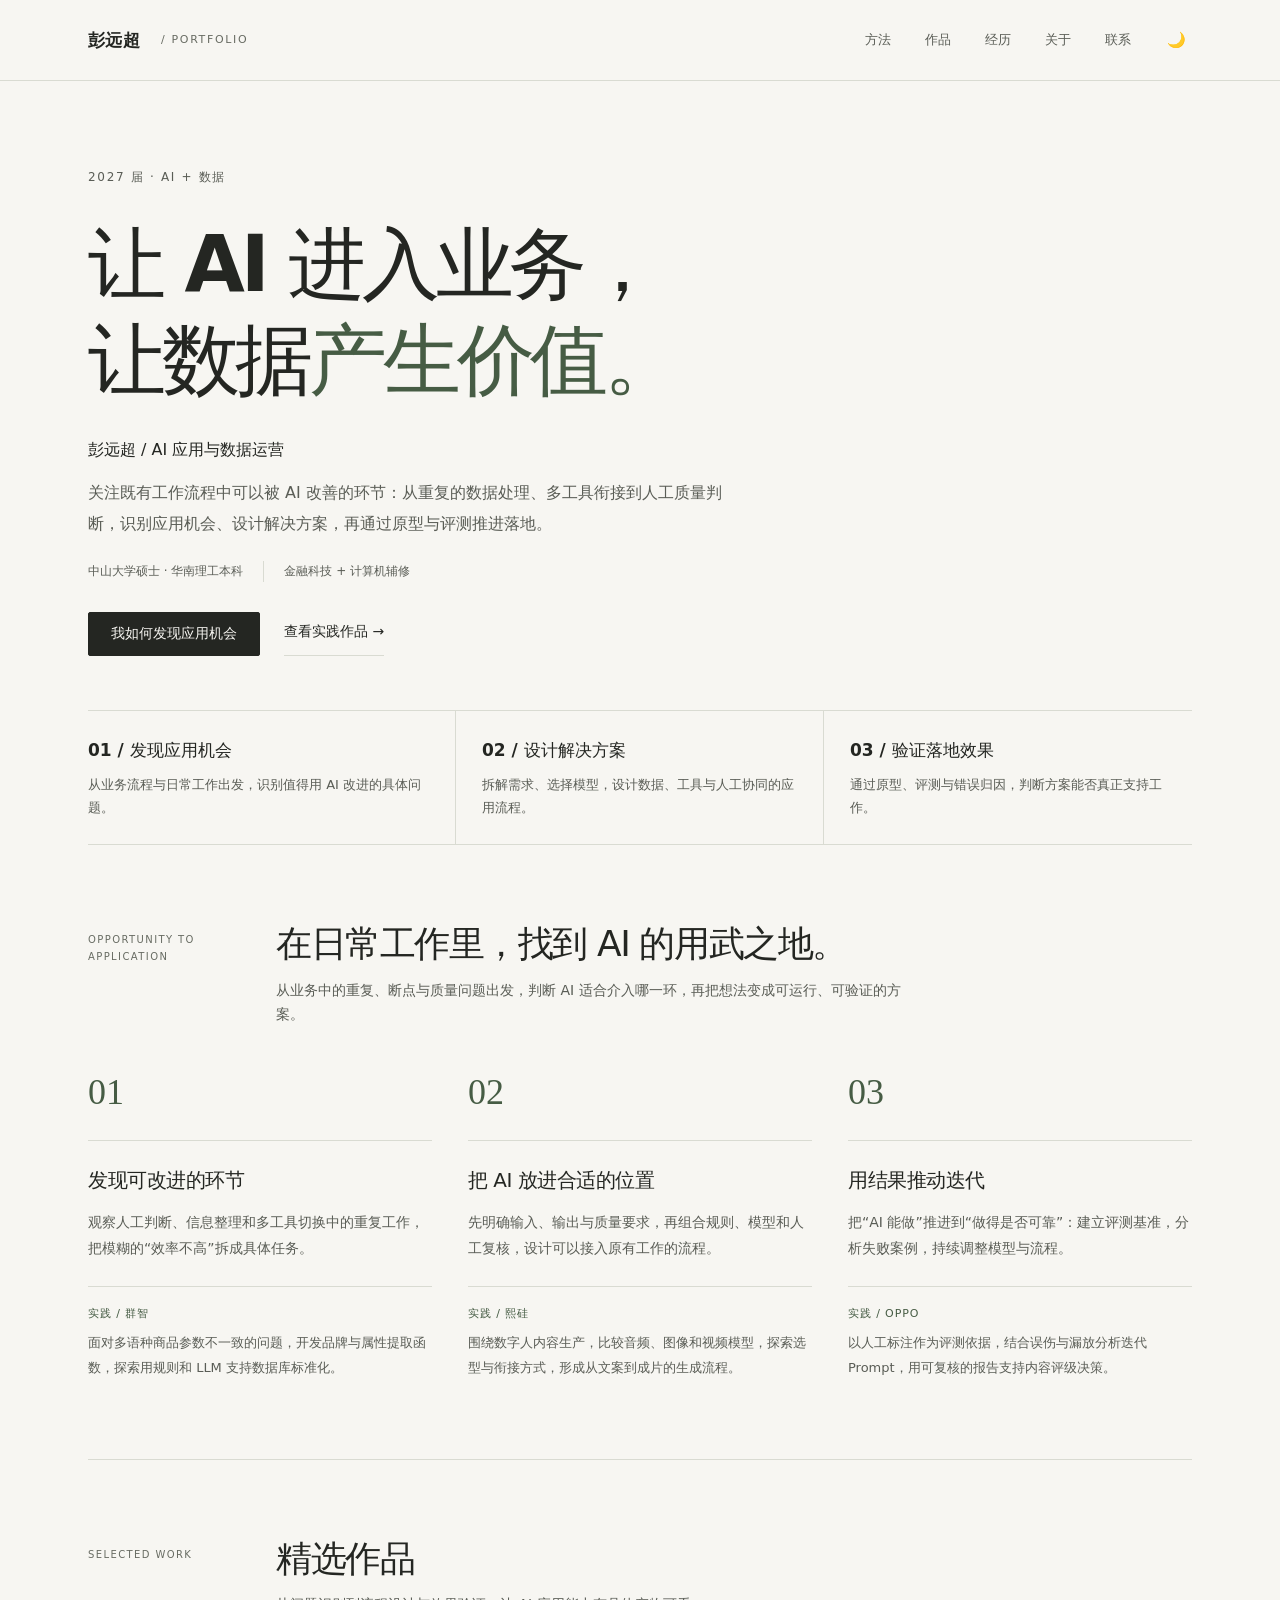
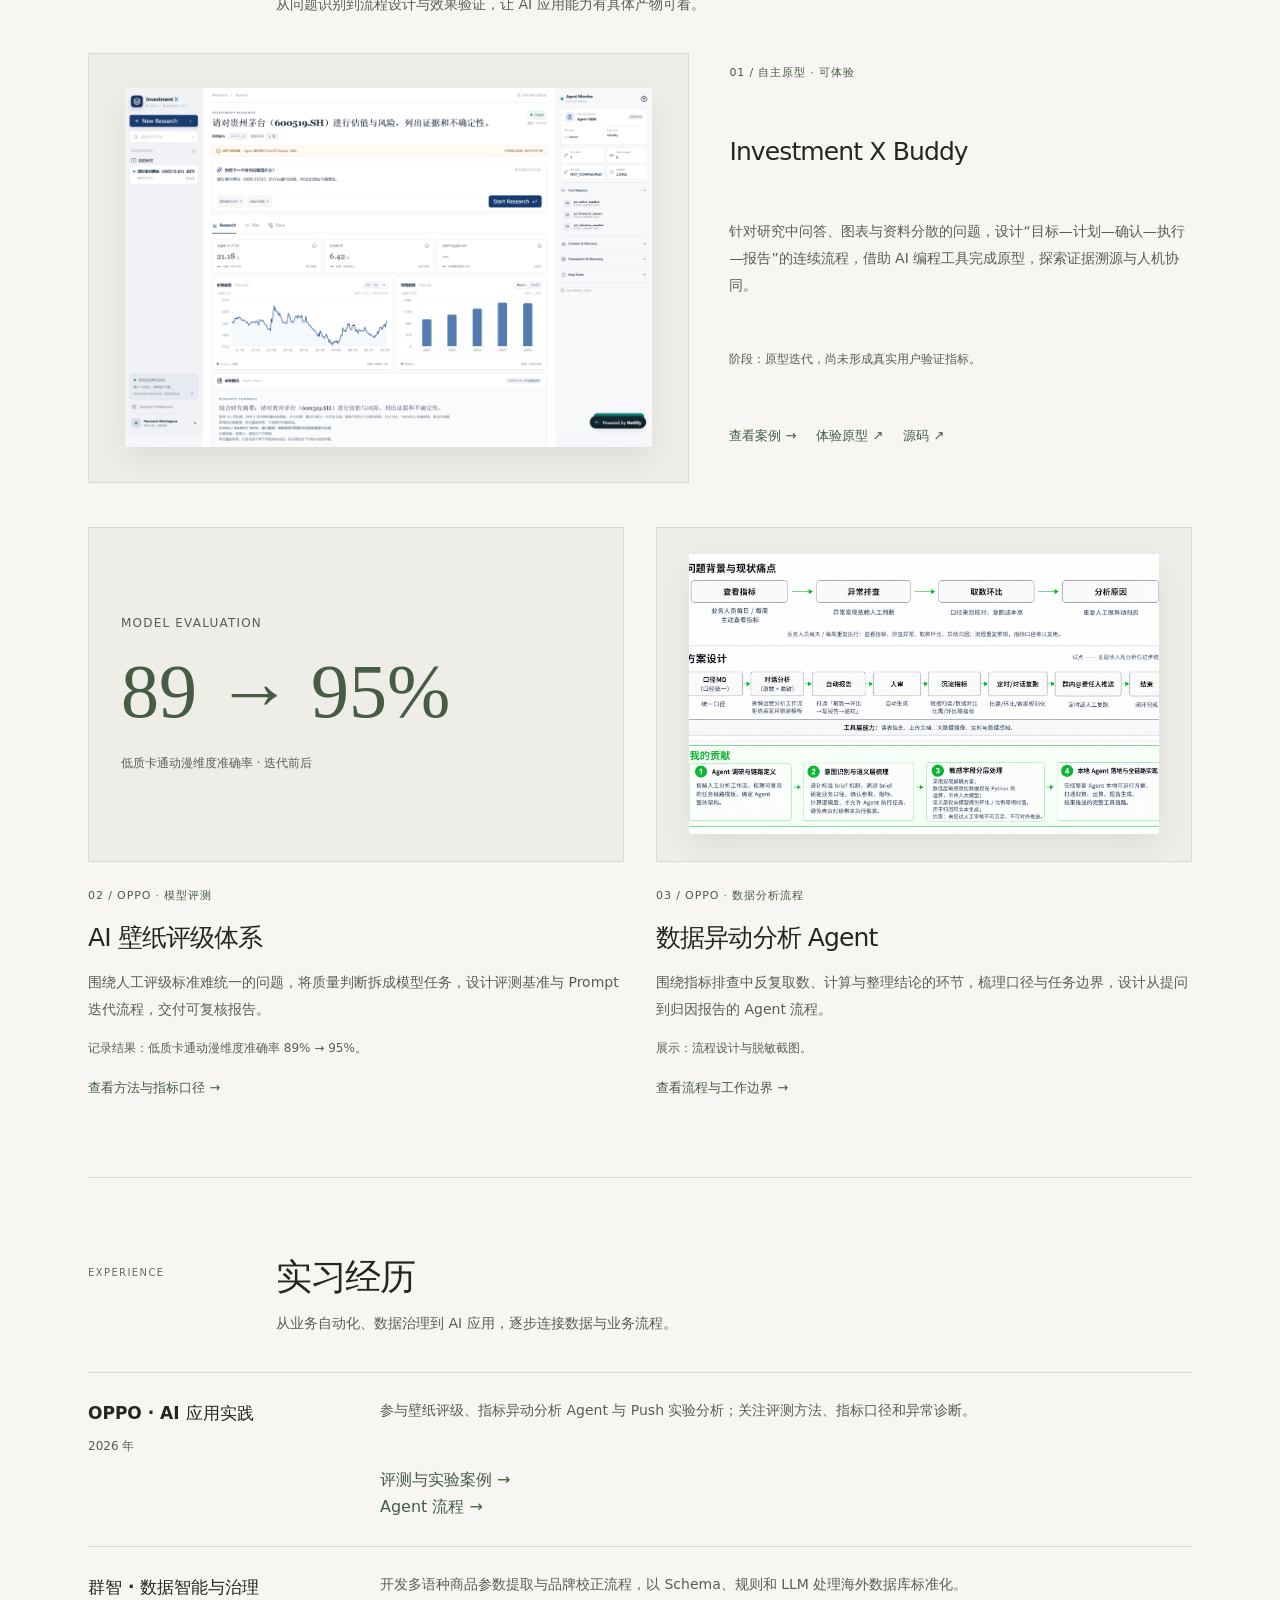
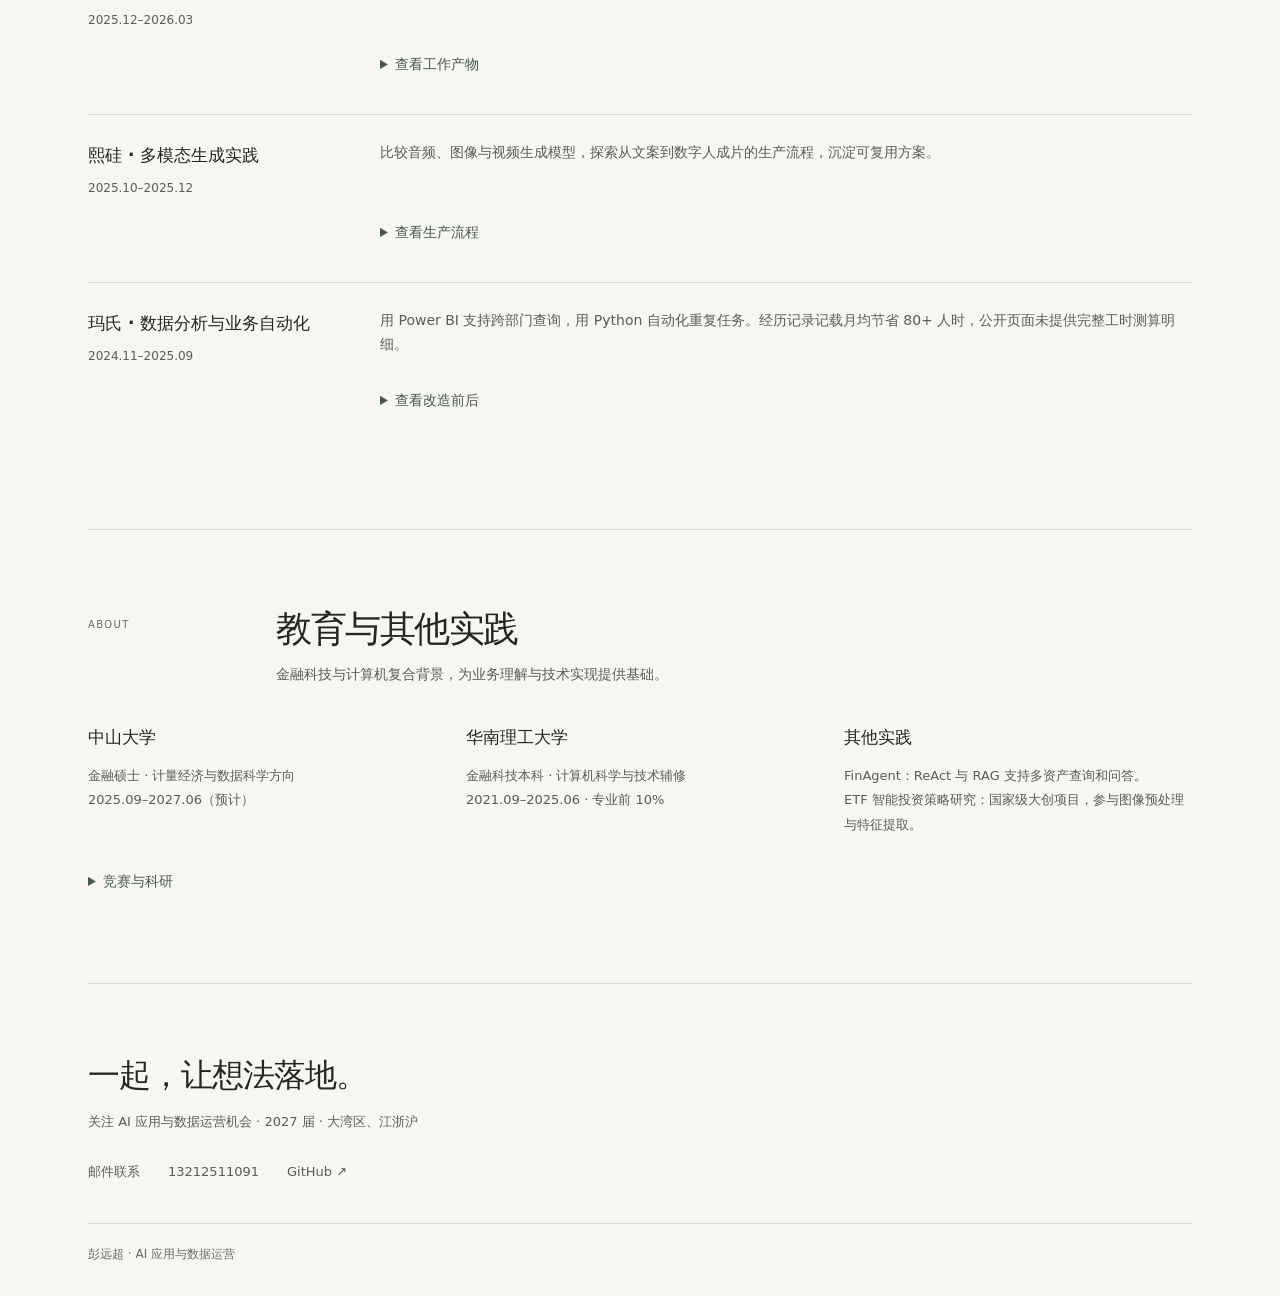
==== commit b8ee1d5d: "Show AI opportunity discovery and remove public resume" ====
--- a/index.html
+++ b/index.html
@@ -17,6 +17,7 @@
 </a>
 <button class="nav-toggle" aria-label="菜单" aria-controls="nav-links" aria-expanded="false">☰</button>
 <div class="nav-links" id="nav-links">
+<a href="#approach">方法</a>
 <a href="#projects">作品</a>
 <a href="#experience">经历</a>
 <a href="#about">关于</a>
@@ -31,27 +32,27 @@
 <div class="hero-kicker">2027 届 · AI + 数据</div>
 <h1>让 AI 进入业务，<br>让数据<em>产生价值。</em></h1>
 <p class="role">彭远超 / AI 应用与数据运营</p>
-<p class="bio">从业务问题出发，用 Agent、模型评测与数据治理连接技术和实际工作。在四段实习中，积累从流程设计、工程实现到结果验证的实践。</p>
+<p class="bio">关注既有工作流程中可以被 AI 改善的环节：从重复的数据处理、多工具衔接到人工质量判断，识别应用机会、设计解决方案，再通过原型与评测推进落地。</p>
 <div class="hero-proof">
 <span>中山大学硕士 · 华南理工本科</span>
 <span>金融科技 + 计算机辅修</span>
 </div>
 <div class="hero-actions">
-<a class="hero-action primary" href="#projects">查看精选作品</a>
-<a class="hero-action" href="assets/resume.pdf" download="彭远超-个人简历.pdf">下载简历 PDF</a>
+<a class="hero-action primary" href="#approach">我如何发现应用机会</a>
+<a class="hero-action" href="#projects">查看实践作品 →</a>
 </div>
 <div class="fit-grid">
 <div class="fit-card">
-<span class="fit-k">01 / 能落地</span>
-<span class="fit-v">Agent 编排与自动化，把重复工作组织成可执行流程。</span>
+<span class="fit-k">01 / 发现应用机会</span>
+<span class="fit-v">从业务流程与日常工作出发，识别值得用 AI 改进的具体问题。</span>
 </div>
 <div class="fit-card">
-<span class="fit-k">02 / 懂数据</span>
-<span class="fit-v">指标口径、异动分析与数据治理，让业务判断有据可依。</span>
+<span class="fit-k">02 / 设计解决方案</span>
+<span class="fit-v">拆解需求、选择模型，设计数据、工具与人工协同的应用流程。</span>
 </div>
 <div class="fit-card">
-<span class="fit-k">03 / 会验证</span>
-<span class="fit-v">评测基准与错误归因，让模型优化可以比较、复核。</span>
+<span class="fit-k">03 / 验证落地效果</span>
+<span class="fit-v">通过原型、评测与错误归因，判断方案能否真正支持工作。</span>
 </div>
 </div>
 <figure class="hero-visual home-preview">
@@ -59,18 +60,25 @@
 <figcaption>Investment X Buddy · 研究流程原型</figcaption>
 </figure>
 </section>
+<section class="section" id="approach">
+<div class="section-header"><div class="eyebrow">Opportunity to application</div><h2>在日常工作里，找到 AI 的用武之地。</h2><p>从业务中的重复、断点与质量问题出发，判断 AI 适合介入哪一环，再把想法变成可运行、可验证的方案。</p></div>
+<div class="opportunity-grid">
+<article><span class="opportunity-number">01</span><h3>发现可改进的环节</h3><p>观察人工判断、信息整理和多工具切换中的重复工作，把模糊的“效率不高”拆成具体任务。</p><div class="opportunity-evidence"><span>实践 / 群智</span><p>面对多语种商品参数不一致的问题，开发品牌与属性提取函数，探索用规则和 LLM 支持数据库标准化。</p></div></article>
+<article><span class="opportunity-number">02</span><h3>把 AI 放进合适的位置</h3><p>先明确输入、输出与质量要求，再组合规则、模型和人工复核，设计可以接入原有工作的流程。</p><div class="opportunity-evidence"><span>实践 / 熙硅</span><p>围绕数字人内容生产，比较音频、图像和视频模型，探索选型与衔接方式，形成从文案到成片的生成流程。</p></div></article>
+<article><span class="opportunity-number">03</span><h3>用结果推动迭代</h3><p>把“AI 能做”推进到“做得是否可靠”：建立评测基准，分析失败案例，持续调整模型与流程。</p><div class="opportunity-evidence"><span>实践 / OPPO</span><p>以人工标注作为评测依据，结合误伤与漏放分析迭代 Prompt，用可复核的报告支持内容评级决策。</p></div></article>
+</div></section>
 <section class="section" id="projects">
 <div class="section-header">
 <div class="eyebrow">Selected work</div>
 <h2>精选作品</h2>
-<p>用三个案例，呈现应用搭建、质量评测与数据分析能力。</p>
+<p>从问题识别到流程设计与效果验证，让 AI 应用能力有具体产物可看。</p>
 </div>
 <div class="selected-grid">
 <article class="proj-item">
 <a class="work-cover" href="investment-x-buddy.html" aria-label="查看 Investment X Buddy 案例"><img src="assets/img/xbuddy-maotai-analysis.png" alt="投资研究 Agent 工作台界面" loading="lazy"></a>
 <p class="eyebrow">01 / 自主原型 · 可体验</p>
 <h3>Investment X Buddy</h3>
-<p>把研究目标、计划、数据与报告放在同一线程。我借助 AI 编程工具完成原型，探索证据溯源与人机协同。</p>
+<p>针对研究中问答、图表与资料分散的问题，设计“目标—计划—确认—执行—报告”的连续流程，借助 AI 编程工具完成原型，探索证据溯源与人机协同。</p>
 <p class="case-status">阶段：原型迭代，尚未形成真实用户验证指标。</p>
 <div class="case-links">
 <a href="investment-x-buddy.html">查看案例 →</a>
@@ -82,7 +90,7 @@
 <a class="work-cover" href="wallpaper-evaluation.html" aria-label="查看壁纸评级案例"><div class="work-stat"><span>MODEL EVALUATION</span><strong>89 → 95%</strong><small>低质卡通动漫维度准确率 · 迭代前后</small></div></a>
 <p class="eyebrow">02 / OPPO · 模型评测</p>
 <h3>AI 壁纸评级体系</h3>
-<p>以人工标注建立评测基准，分析错误案例并迭代 Prompt；交付可复核报告与对比表。</p>
+<p>围绕人工评级标准难统一的问题，将质量判断拆成模型任务，设计评测基准与 Prompt 迭代流程，交付可复核报告。</p>
 <p class="case-status">记录结果：低质卡通动漫维度准确率 89% → 95%。</p>
 <div class="case-links">
 <a href="wallpaper-evaluation.html">查看方法与指标口径 →</a>
@@ -92,7 +100,7 @@
 <a class="work-cover" href="metric-agent.html" aria-label="查看数据异动分析案例"><img src="assets/img/metric_agent.png" alt="指标异动分析 Agent 流程" loading="lazy"></a>
 <p class="eyebrow">03 / OPPO · 数据分析流程</p>
 <h3>数据异动分析 Agent</h3>
-<p>梳理指标口径与分析链路，将自然语言提问、取数、计算和归因报告串联为 Agent 流程。</p>
+<p>围绕指标排查中反复取数、计算与整理结论的环节，梳理口径与任务边界，设计从提问到归因报告的 Agent 流程。</p>
 <p class="case-status">展示：流程设计与脱敏截图。</p>
 <div class="case-links">
 <a href="metric-agent.html">查看流程与工作边界 →</a>
@@ -193,7 +201,6 @@
 <a href="mailto:yuanchao29zoe@163.com">邮件联系</a>
 <a href="tel:13212511091">13212511091</a>
 <a href="https://github.com/PYC1234" target="_blank" rel="noopener noreferrer">GitHub ↗</a>
-<a href="assets/resume.pdf" download="彭远超-个人简历.pdf">下载简历 PDF</a>
 </div>
 <p class="copy">彭远超 · AI 应用与数据运营</p>
 </footer>
--- a/css/refined.css
+++ b/css/refined.css
@@ -75,5 +75,13 @@
 .detail-page .featured-case, .detail-page .proj-item { border-radius:4px; box-shadow:none; backdrop-filter:none; background:var(--surface); }
 .featured-case::before { display:none; }
 .case-grid { background:var(--page); border-radius:2px; }
+.opportunity-grid { display:grid; grid-template-columns:repeat(3,minmax(0,1fr)); gap:36px; }
+.opportunity-number { display:block; padding-bottom:16px; border-bottom:1px solid var(--line); font-family:Georgia,serif; font-size:36px; color:var(--accent); }
+.opportunity-grid h3 { margin:22px 0 12px; font-size:20px; font-weight:500; letter-spacing:-.025em; }
+.opportunity-grid p { font-size:14px; line-height:1.9; }
+.opportunity-evidence { margin-top:24px; padding-top:18px; border-top:1px solid var(--line); }
+.opportunity-evidence>span { display:block; margin-bottom:8px; font-size:11px; letter-spacing:.08em; color:var(--accent); }
+.opportunity-evidence p { font-size:13px; }
+@media(max-width:640px) { .opportunity-grid { grid-template-columns:1fr; gap:32px; } .opportunity-number { font-size:28px; } .opportunity-grid h3 { margin-top:16px; } .opportunity-evidence { margin-top:16px; } }
 @media(max-width:900px) { .container { padding:0 28px; } .nav-inner { padding:0 28px; } .hero { padding-top:60px; } .selected-grid .proj-item:first-child { display:flex; } .selected-grid .proj-item:first-child .work-cover { aspect-ratio:16 / 10; } .experience-list .proj-item { grid-template-columns:210px 1fr; } }
 @media(max-width:640px) { .container { padding:0 22px; } .nav-inner { height:66px; padding:0 22px; gap:10px; } .nav-logo { font-size:15px; } .nav-logo-sub { display:none; } .nav-toggle { margin-left:auto; } .nav-links { top:66px; left:0; right:0; border:0; border-bottom:1px solid var(--line); border-radius:0; padding:12px 22px; } .hero { padding-top:48px; } .hero h1 { font-size:42px; } .hero-kicker { margin-bottom:22px; } .hero .bio { font-size:14px; } .hero .role { font-size:14px; } .hero-proof { gap:12px; } .hero-proof span+span { padding-left:12px; } .hero-actions { display:flex; } .hero-action { flex:initial; font-size:13px; } .fit-grid { margin-top:36px !important; } .fit-card { padding:19px 0; border-right:0; border-bottom:1px solid var(--line); } .fit-card:last-child { border:0; } .fit-k { font-size:15px; } .fit-v { font-size:12px; } .section { padding:48px 0; } .section-header h2 { font-size:29px; } .selected-grid { grid-template-columns:1fr; gap:36px; } .selected-grid h3 { font-size:23px; } .experience-list .proj-item { display:block; padding:22px 0; } .about-grid { grid-template-columns:1fr; gap:28px; } .footer .contact-row { gap:16px 24px; } }
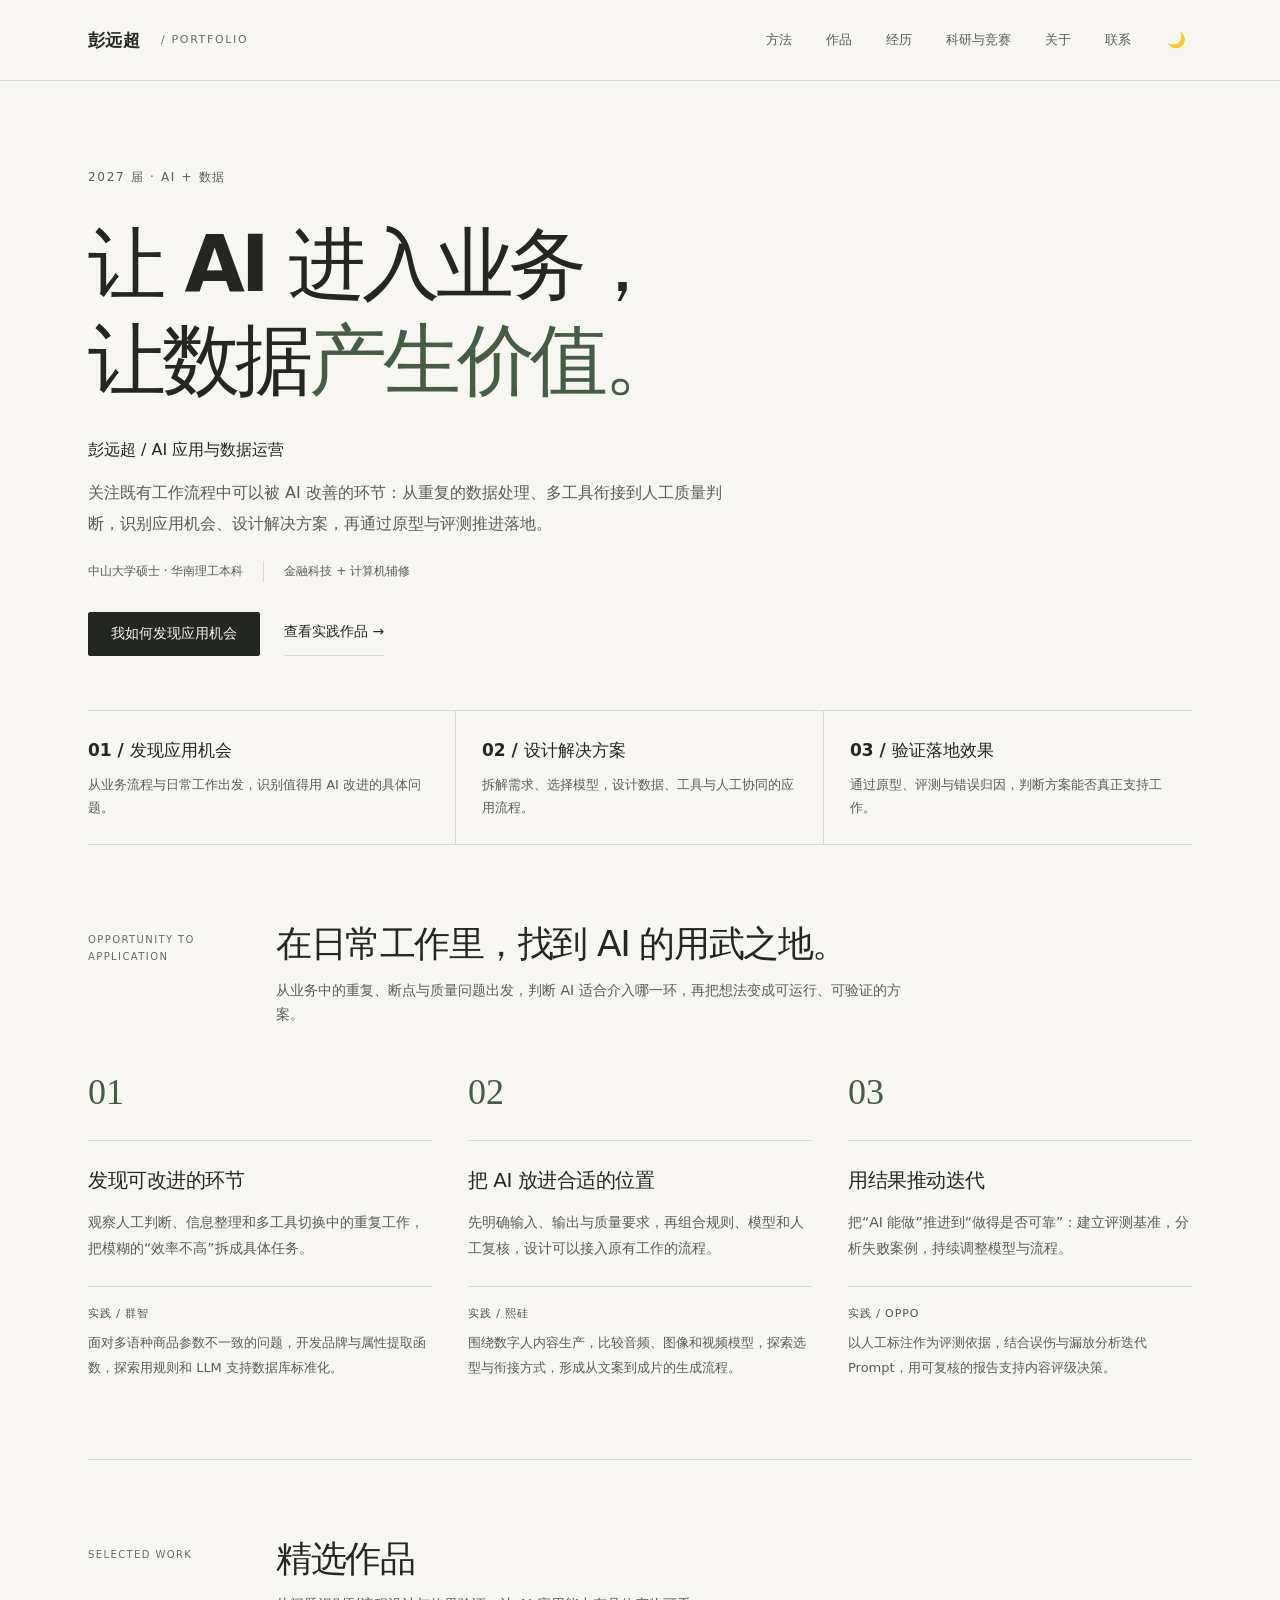
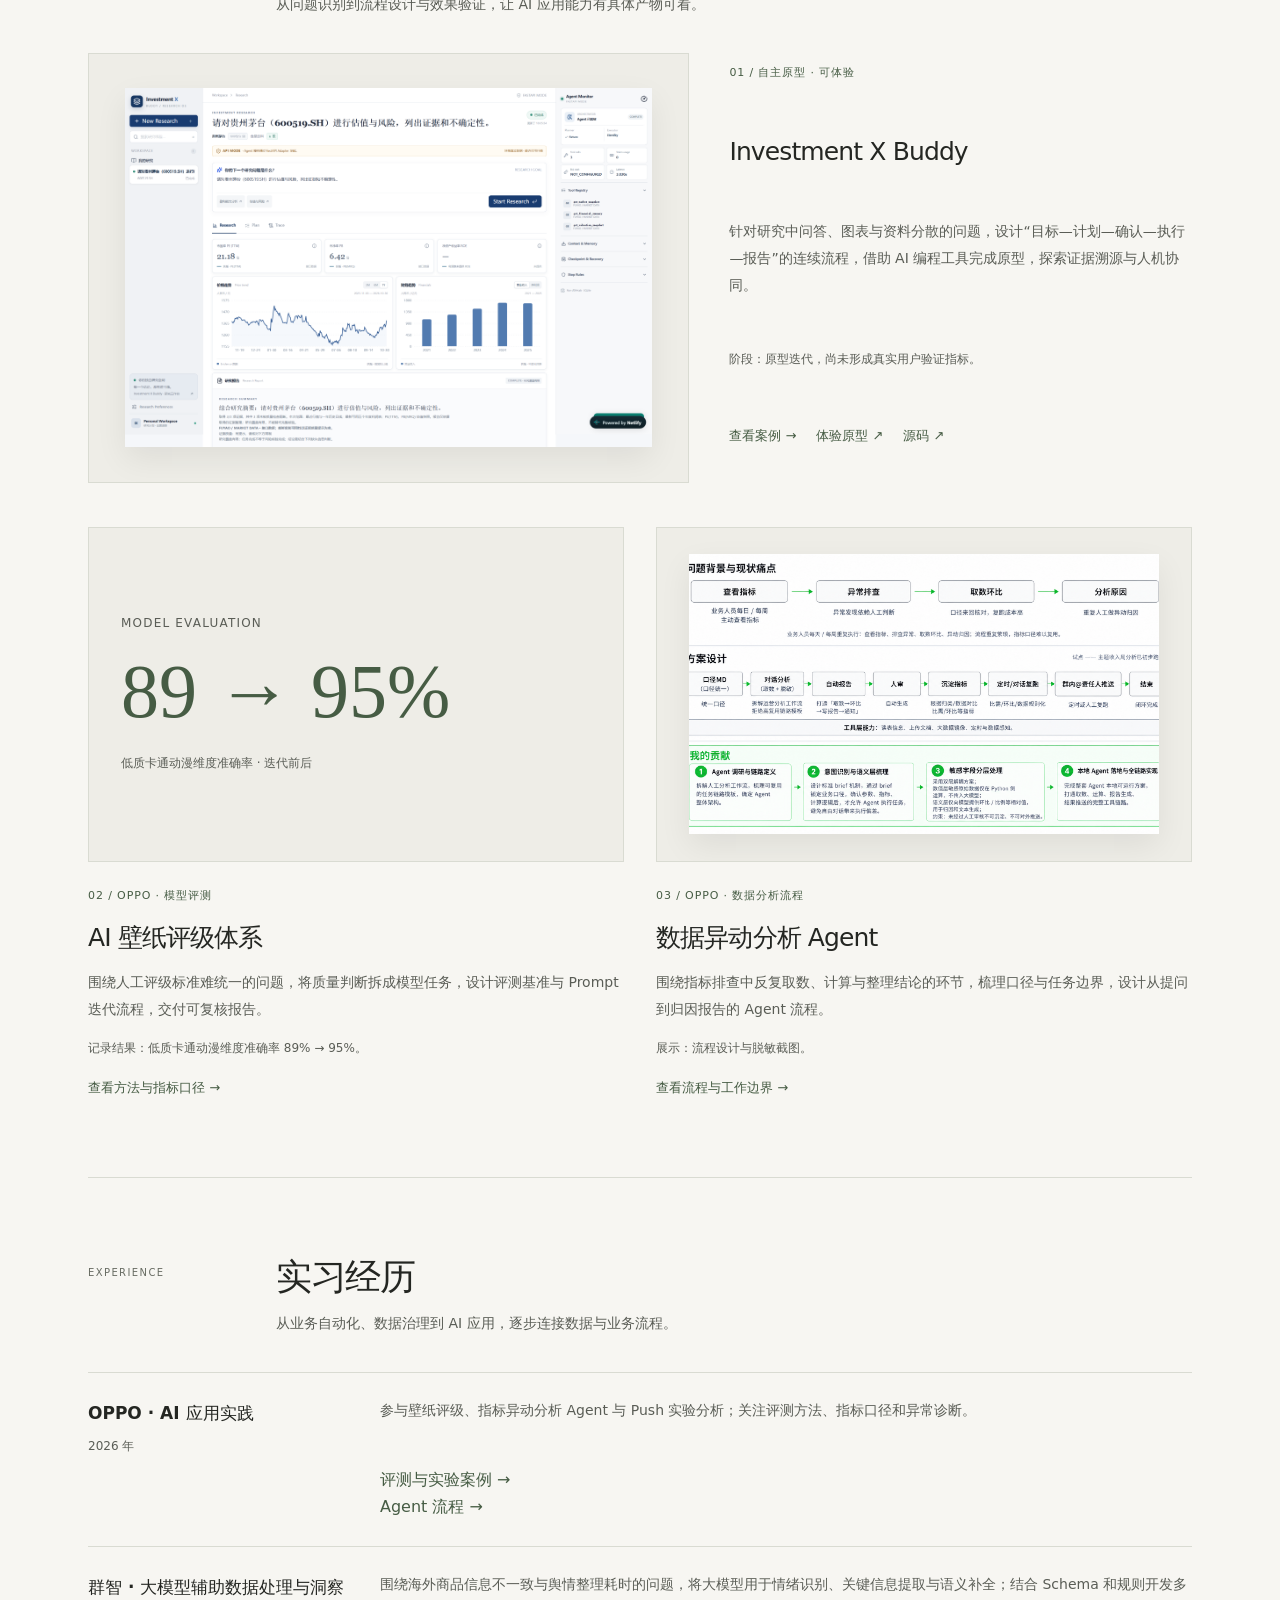
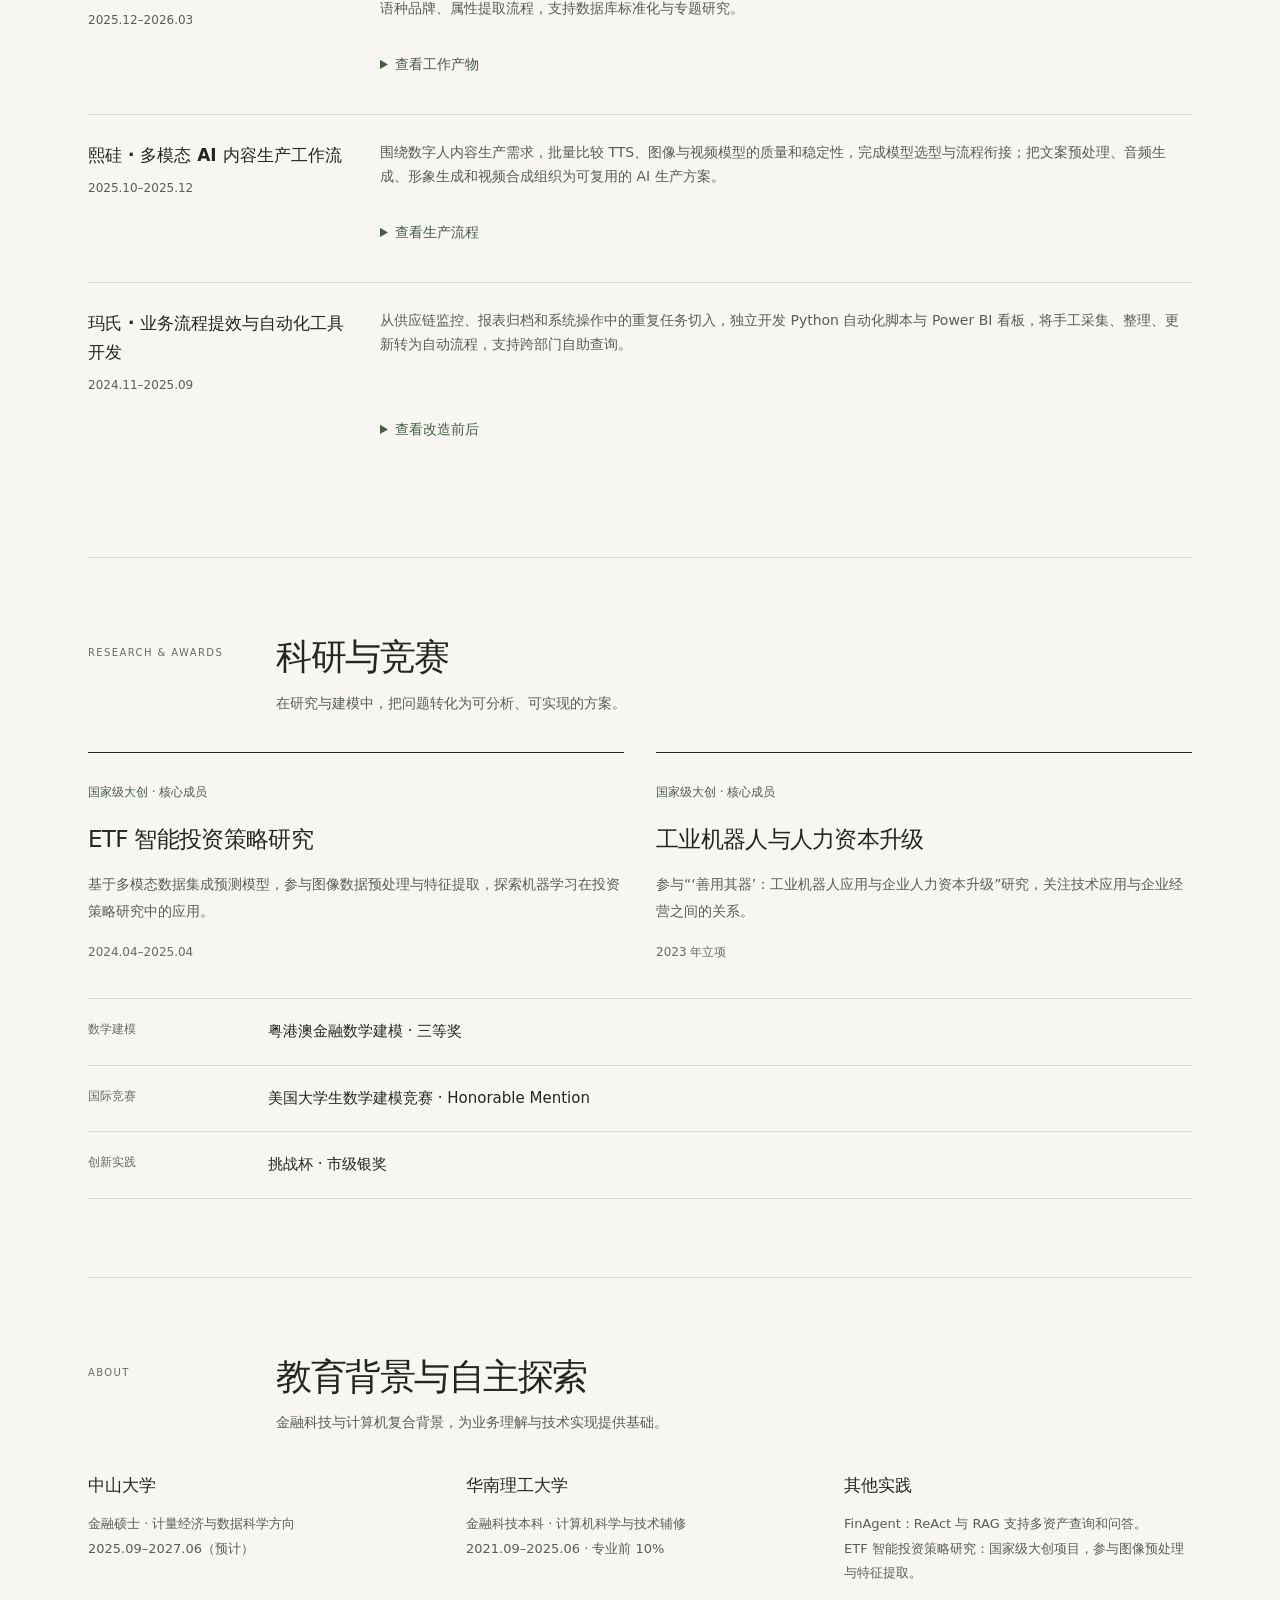
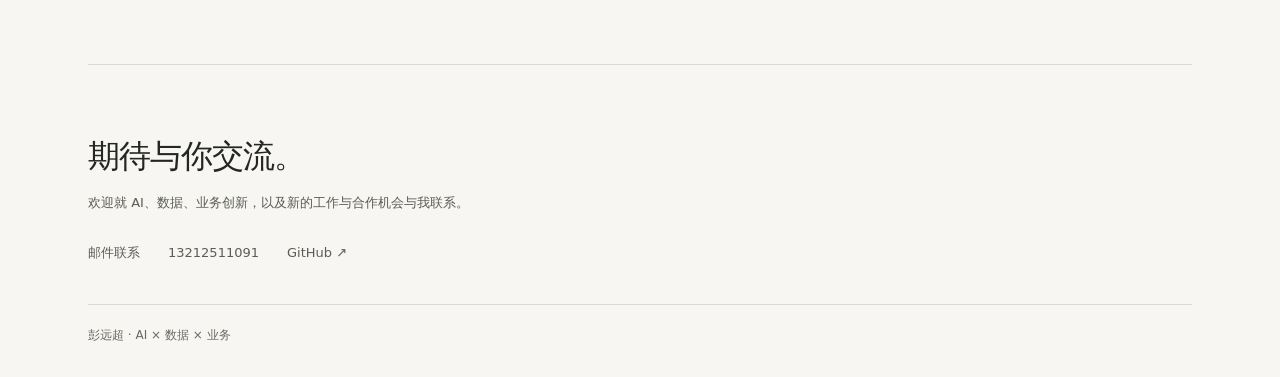
==== commit 4cb0f7f8: "Clarify AI work and highlight research and competitions" ====
--- a/index.html
+++ b/index.html
@@ -20,6 +20,7 @@
 <a href="#approach">方法</a>
 <a href="#projects">作品</a>
 <a href="#experience">经历</a>
+<a href="#research">科研与竞赛</a>
 <a href="#about">关于</a>
 <a href="#contact">联系</a>
 </div>
@@ -122,9 +123,9 @@
 <a href="wallpaper-evaluation.html">评测与实验案例 →</a><a href="metric-agent.html">Agent 流程 →</a>
 </article>
 <article class="proj-item">
-<h3>群智 · 数据智能与治理</h3>
+<h3>群智 · 大模型辅助数据处理与洞察</h3>
 <p>2025.12–2026.03</p>
-<p>开发多语种商品参数提取与品牌校正流程，以 Schema、规则和 LLM 处理海外数据库标准化。</p>
+<p>围绕海外商品信息不一致与舆情整理耗时的问题，将大模型用于情绪识别、关键信息提取与语义补全；结合 Schema 和规则开发多语种品牌、属性提取流程，支持数据库标准化与专题研究。</p>
 <details>
 <summary>查看工作产物</summary>
 <figure class="proj-img">
@@ -133,9 +134,9 @@
 </details>
 </article>
 <article class="proj-item">
-<h3>熙硅 · 多模态生成实践</h3>
+<h3>熙硅 · 多模态 AI 内容生产工作流</h3>
 <p>2025.10–2025.12</p>
-<p>比较音频、图像与视频生成模型，探索从文案到数字人成片的生产流程，沉淀可复用方案。</p>
+<p>围绕数字人内容生产需求，批量比较 TTS、图像与视频模型的质量和稳定性，完成模型选型与流程衔接；把文案预处理、音频生成、形象生成和视频合成组织为可复用的 AI 生产方案。</p>
 <details>
 <summary>查看生产流程</summary>
 <figure class="proj-img">
@@ -144,9 +145,9 @@
 </details>
 </article>
 <article class="proj-item">
-<h3>玛氏 · 数据分析与业务自动化</h3>
+<h3>玛氏 · 业务流程提效与自动化工具开发</h3>
 <p>2024.11–2025.09</p>
-<p>用 Power BI 支持跨部门查询，用 Python 自动化重复任务。经历记录记载月均节省 80+ 人时，公开页面未提供完整工时测算明细。</p>
+<p>从供应链监控、报表归档和系统操作中的重复任务切入，独立开发 Python 自动化脚本与 Power BI 看板，将手工采集、整理、更新转为自动流程，支持跨部门自助查询。</p>
 <details>
 <summary>查看改造前后</summary>
 <div class="proj-compare">
@@ -164,10 +165,18 @@
 </article>
 </div>
 </section>
+<section class="section" id="research">
+<div class="section-header"><div class="eyebrow">Research &amp; awards</div><h2>科研与竞赛</h2><p>在研究与建模中，把问题转化为可分析、可实现的方案。</p></div>
+<div class="research-grid">
+<article class="research-item"><span class="research-level">国家级大创 · 核心成员</span><h3>ETF 智能投资策略研究</h3><p>基于多模态数据集成预测模型，参与图像数据预处理与特征提取，探索机器学习在投资策略研究中的应用。</p><span class="research-date">2024.04–2025.04</span></article>
+<article class="research-item"><span class="research-level">国家级大创 · 核心成员</span><h3>工业机器人与人力资本升级</h3><p>参与“‘善用其器’：工业机器人应用与企业人力资本升级”研究，关注技术应用与企业经营之间的关系。</p><span class="research-date">2023 年立项</span></article>
+</div>
+<div class="competition-list"><div><span>数学建模</span><strong>粤港澳金融数学建模 · 三等奖</strong></div><div><span>国际竞赛</span><strong>美国大学生数学建模竞赛 · Honorable Mention</strong></div><div><span>创新实践</span><strong>挑战杯 · 市级银奖</strong></div></div>
+</section>
 <section class="section" id="about">
 <div class="section-header">
 <div class="eyebrow">About</div>
-<h2>教育与其他实践</h2>
+<h2>教育背景与自主探索</h2>
 <p>金融科技与计算机复合背景，为业务理解与技术实现提供基础。</p>
 </div>
 <div class="about-grid">
@@ -187,22 +196,19 @@
 <p>ETF 智能投资策略研究：国家级大创项目，参与图像预处理与特征提取。</p>
 </article>
 </div>
-<details class="additional">
-<summary>竞赛与科研</summary>
-<p>国家级大学生创新创业训练计划项目 ×2；粤港澳金融数学建模三等奖；美国大学生数学建模竞赛 Honorable Mention；挑战杯市级银奖。</p>
-</details>
+
 </section>
 <footer class="footer" id="contact">
 <p class="f-title">
-<strong>一起，让想法落地。</strong>
+<strong>期待与你交流。</strong>
 </p>
-<p class="f-sub">关注 AI 应用与数据运营机会 · 2027 届 · 大湾区、江浙沪</p>
+<p class="f-sub">欢迎就 AI、数据、业务创新，以及新的工作与合作机会与我联系。</p>
 <div class="contact-row">
 <a href="mailto:yuanchao29zoe@163.com">邮件联系</a>
 <a href="tel:13212511091">13212511091</a>
 <a href="https://github.com/PYC1234" target="_blank" rel="noopener noreferrer">GitHub ↗</a>
 </div>
-<p class="copy">彭远超 · AI 应用与数据运营</p>
+<p class="copy">彭远超 · AI × 数据 × 业务</p>
 </footer>
 </main>
 <script src="js/site.js">
--- a/css/refined.css
+++ b/css/refined.css
@@ -75,6 +75,17 @@
 .detail-page .featured-case, .detail-page .proj-item { border-radius:4px; box-shadow:none; backdrop-filter:none; background:var(--surface); }
 .featured-case::before { display:none; }
 .case-grid { background:var(--page); border-radius:2px; }
+.research-grid { display:grid; grid-template-columns:1fr 1fr; gap:32px; }
+.research-item { border-top:1px solid var(--ink); padding:24px 0; }
+.research-level { font-size:12px; color:var(--accent); }
+.research-item h3 { font-size:23px; font-weight:500; margin:16px 0 12px; letter-spacing:-.03em; }
+.research-item p { font-size:14px; line-height:1.9; }
+.research-date { display:block; font-size:12px; color:var(--ink-3); margin-top:18px; }
+.competition-list { border-top:1px solid var(--line); margin-top:12px; }
+.competition-list>div { display:grid; grid-template-columns:160px 1fr; gap:20px; padding:20px 0; border-bottom:1px solid var(--line); }
+.competition-list span { font-size:12px; color:var(--ink-3); }
+.competition-list strong { font-size:15px; font-weight:500; }
+@media(max-width:640px) { .research-grid { grid-template-columns:1fr; gap:8px; } .research-item h3 { font-size:21px; } .competition-list>div { grid-template-columns:1fr; gap:8px; } }
 .opportunity-grid { display:grid; grid-template-columns:repeat(3,minmax(0,1fr)); gap:36px; }
 .opportunity-number { display:block; padding-bottom:16px; border-bottom:1px solid var(--line); font-family:Georgia,serif; font-size:36px; color:var(--accent); }
 .opportunity-grid h3 { margin:22px 0 12px; font-size:20px; font-weight:500; letter-spacing:-.025em; }
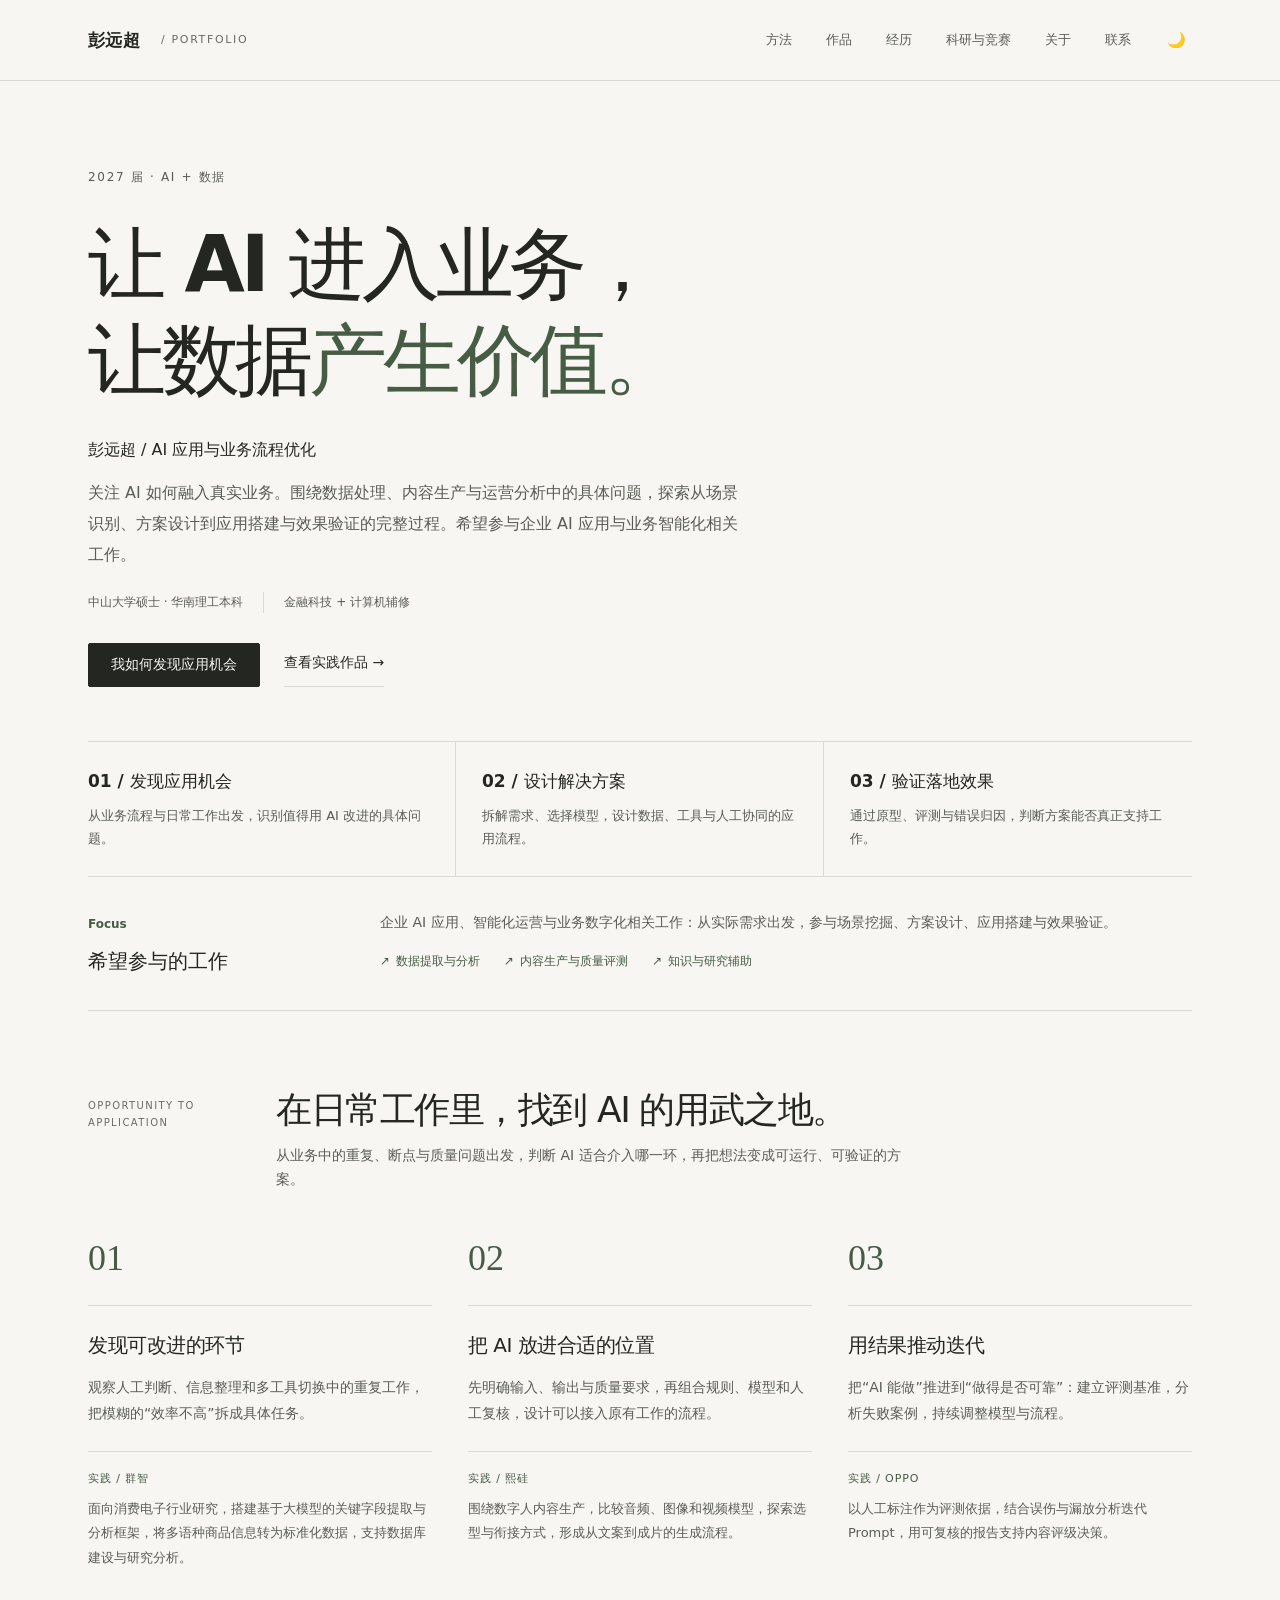
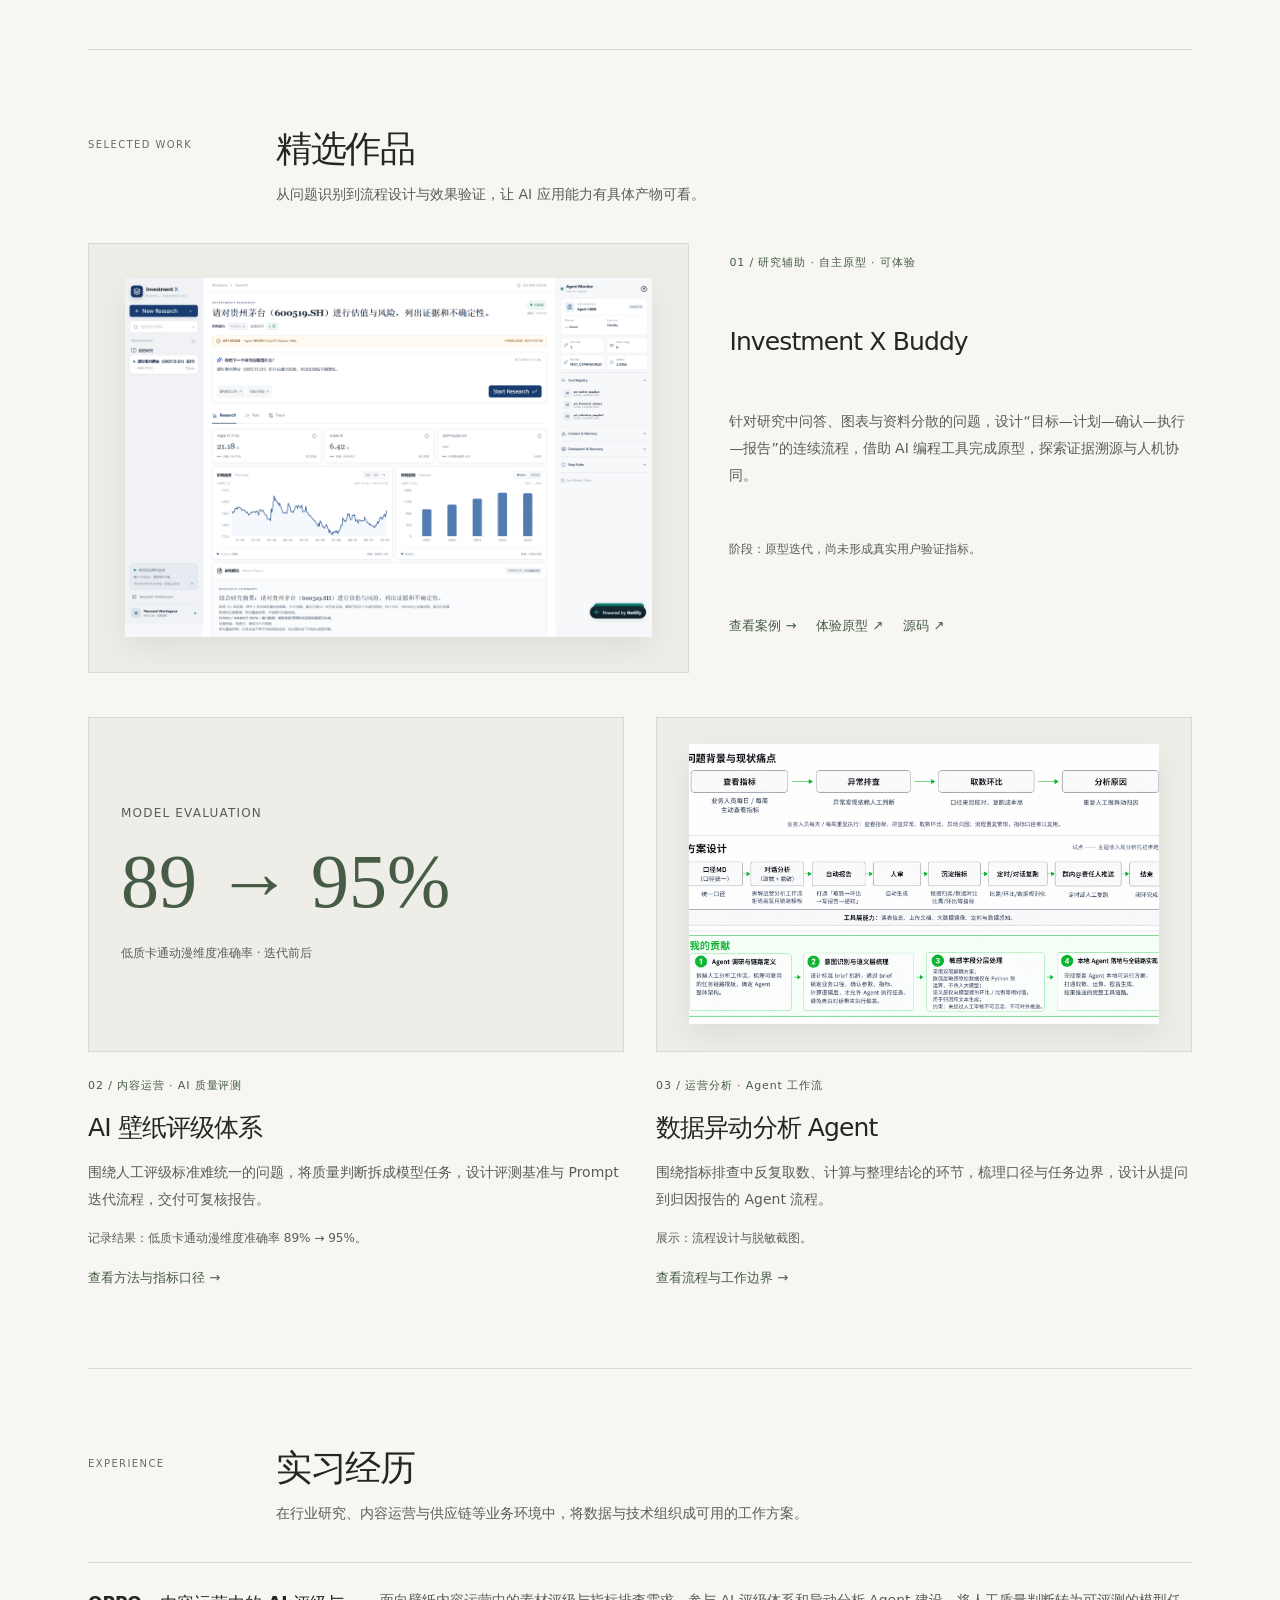
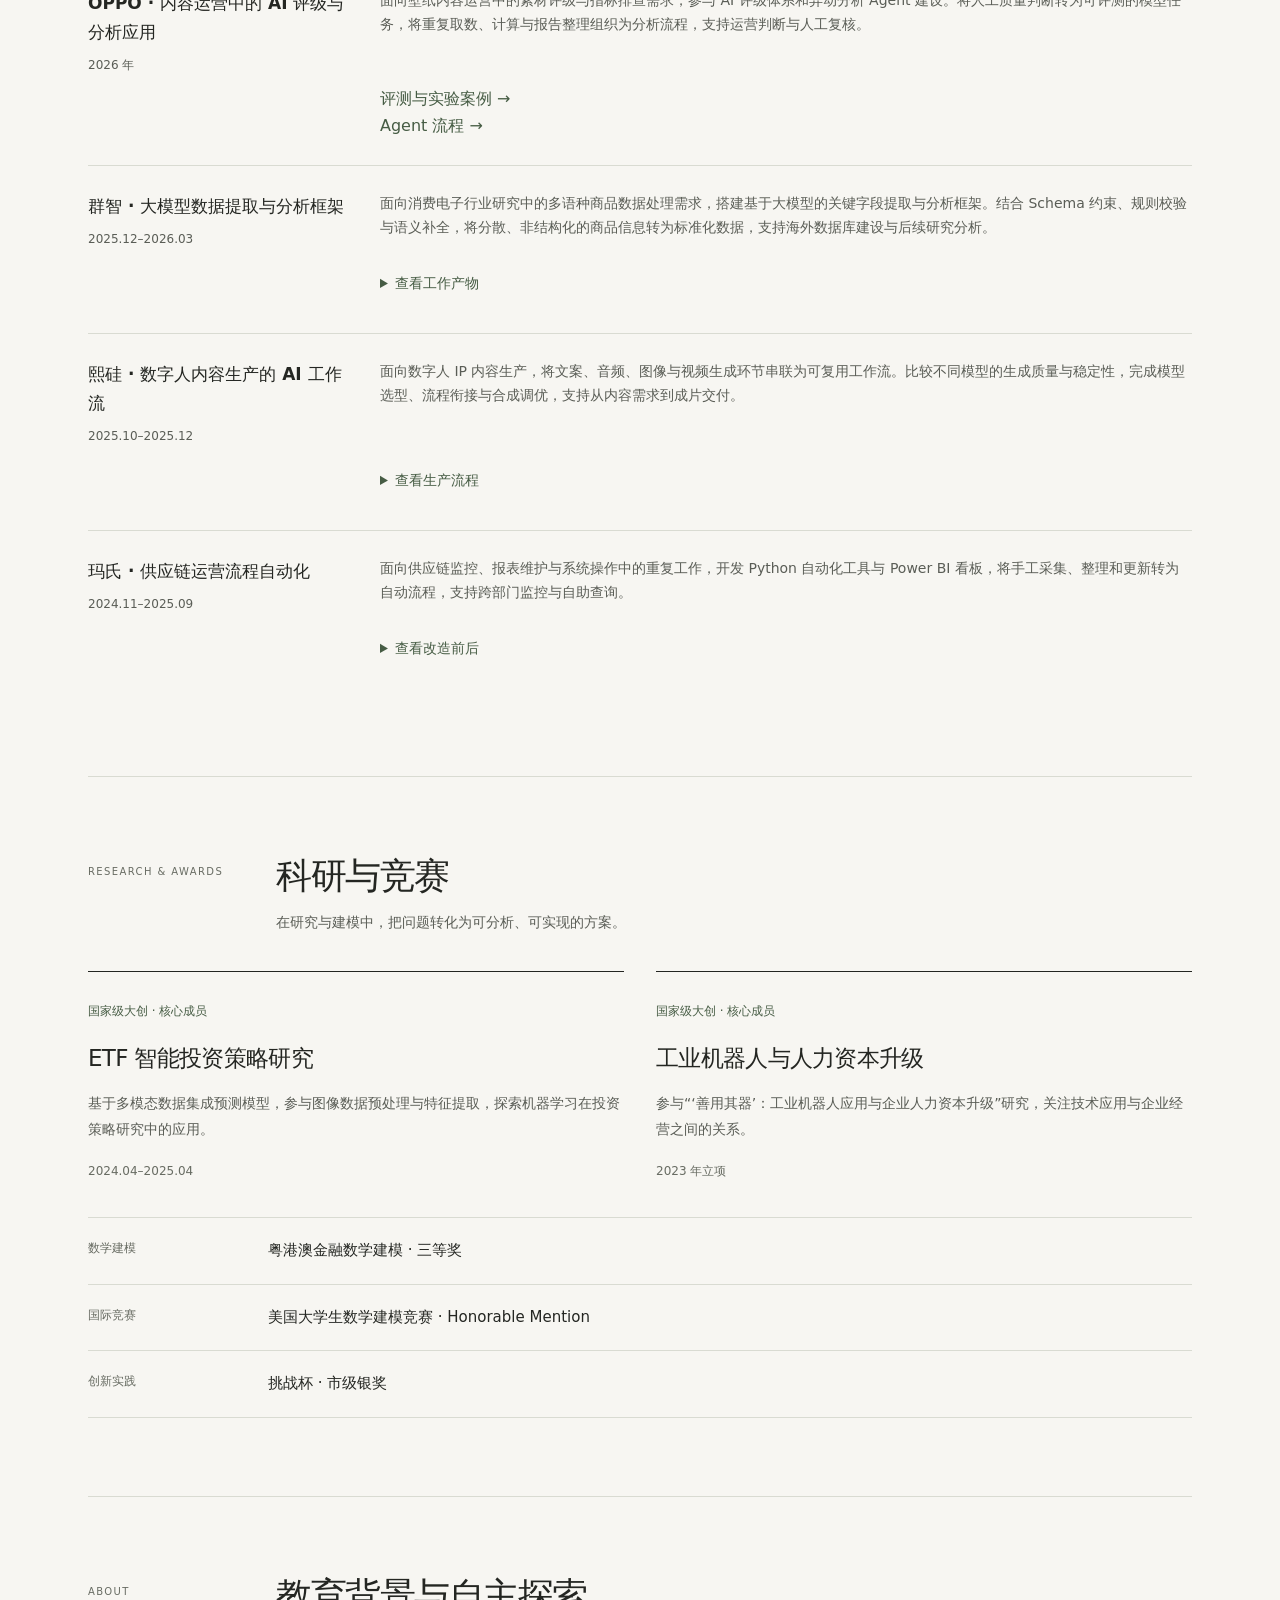
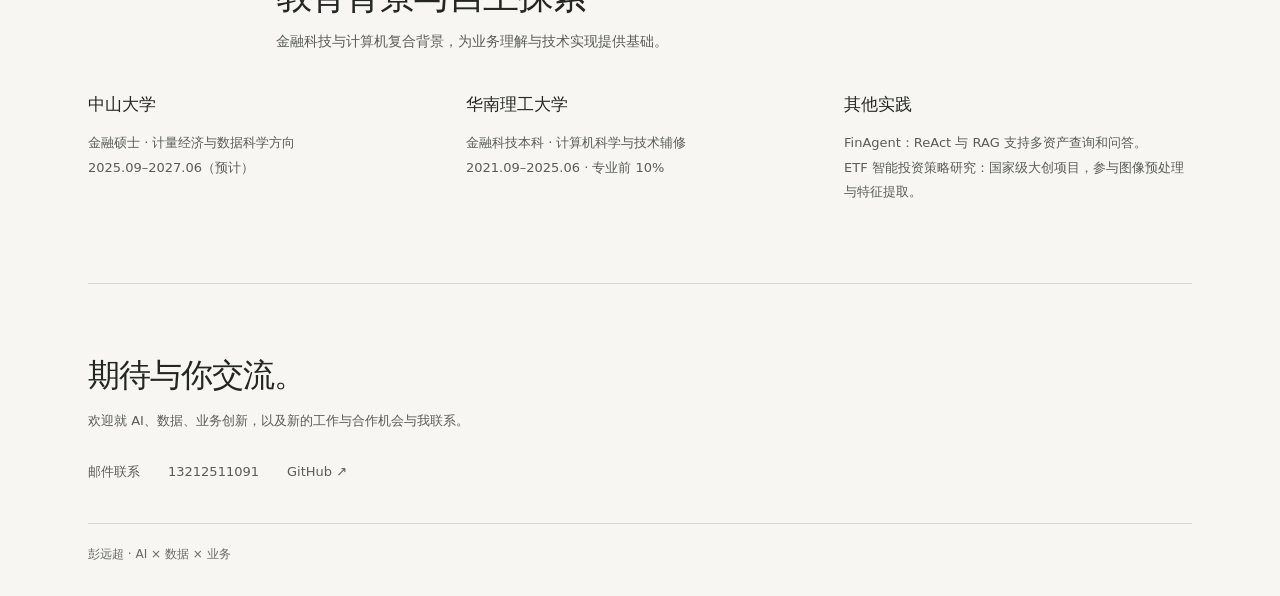
==== commit 33207dd0: "Connect AI application strengths to business scenarios and career focus" ====
--- a/index.html
+++ b/index.html
@@ -3,8 +3,8 @@
 <head>
 <meta charset="UTF-8">
 <meta name="viewport" content="width=device-width, initial-scale=1.0">
-<title>AI 应用与数据运营 · 个人作品集 · 彭远超</title>
-<meta name="description" content="彭远超，2027届。关注 AI 应用与数据运营，展示 Agent、模型评测、数据治理与业务自动化实践。">
+<title>AI 应用与业务流程优化 · 个人作品集 · 彭远超</title>
+<meta name="description" content="彭远超，2027届。关注 AI 应用与业务流程优化，围绕企业数据处理、内容运营与研究辅助，探索场景识别、方案设计、应用搭建和效果验证。">
 <link rel="stylesheet" href="css/style.css">
 <link rel="stylesheet" href="css/site.css">
 <link rel="stylesheet" href="css/refined.css">
@@ -32,8 +32,8 @@
 <section class="hero">
 <div class="hero-kicker">2027 届 · AI + 数据</div>
 <h1>让 AI 进入业务，<br>让数据<em>产生价值。</em></h1>
-<p class="role">彭远超 / AI 应用与数据运营</p>
-<p class="bio">关注既有工作流程中可以被 AI 改善的环节：从重复的数据处理、多工具衔接到人工质量判断，识别应用机会、设计解决方案，再通过原型与评测推进落地。</p>
+<p class="role">彭远超 / AI 应用与业务流程优化</p>
+<p class="bio">关注 AI 如何融入真实业务。围绕数据处理、内容生产与运营分析中的具体问题，探索从场景识别、方案设计到应用搭建与效果验证的完整过程。希望参与企业 AI 应用与业务智能化相关工作。</p>
 <div class="hero-proof">
 <span>中山大学硕士 · 华南理工本科</span>
 <span>金融科技 + 计算机辅修</span>
@@ -61,10 +61,14 @@
 <figcaption>Investment X Buddy · 研究流程原型</figcaption>
 </figure>
 </section>
+<aside class="career-focus" aria-labelledby="career-focus-title">
+<div><span class="eyebrow">Focus</span><h2 id="career-focus-title">希望参与的工作</h2></div>
+<div><p>企业 AI 应用、智能化运营与业务数字化相关工作：从实际需求出发，参与场景挖掘、方案设计、应用搭建与效果验证。</p><ul class="focus-scenes" aria-label="重点业务场景"><li>数据提取与分析</li><li>内容生产与质量评测</li><li>知识与研究辅助</li></ul></div>
+</aside>
 <section class="section" id="approach">
 <div class="section-header"><div class="eyebrow">Opportunity to application</div><h2>在日常工作里，找到 AI 的用武之地。</h2><p>从业务中的重复、断点与质量问题出发，判断 AI 适合介入哪一环，再把想法变成可运行、可验证的方案。</p></div>
 <div class="opportunity-grid">
-<article><span class="opportunity-number">01</span><h3>发现可改进的环节</h3><p>观察人工判断、信息整理和多工具切换中的重复工作，把模糊的“效率不高”拆成具体任务。</p><div class="opportunity-evidence"><span>实践 / 群智</span><p>面对多语种商品参数不一致的问题，开发品牌与属性提取函数，探索用规则和 LLM 支持数据库标准化。</p></div></article>
+<article><span class="opportunity-number">01</span><h3>发现可改进的环节</h3><p>观察人工判断、信息整理和多工具切换中的重复工作，把模糊的“效率不高”拆成具体任务。</p><div class="opportunity-evidence"><span>实践 / 群智</span><p>面向消费电子行业研究，搭建基于大模型的关键字段提取与分析框架，将多语种商品信息转为标准化数据，支持数据库建设与研究分析。</p></div></article>
 <article><span class="opportunity-number">02</span><h3>把 AI 放进合适的位置</h3><p>先明确输入、输出与质量要求，再组合规则、模型和人工复核，设计可以接入原有工作的流程。</p><div class="opportunity-evidence"><span>实践 / 熙硅</span><p>围绕数字人内容生产，比较音频、图像和视频模型，探索选型与衔接方式，形成从文案到成片的生成流程。</p></div></article>
 <article><span class="opportunity-number">03</span><h3>用结果推动迭代</h3><p>把“AI 能做”推进到“做得是否可靠”：建立评测基准，分析失败案例，持续调整模型与流程。</p><div class="opportunity-evidence"><span>实践 / OPPO</span><p>以人工标注作为评测依据，结合误伤与漏放分析迭代 Prompt，用可复核的报告支持内容评级决策。</p></div></article>
 </div></section>
@@ -77,7 +81,7 @@
 <div class="selected-grid">
 <article class="proj-item">
 <a class="work-cover" href="investment-x-buddy.html" aria-label="查看 Investment X Buddy 案例"><img src="assets/img/xbuddy-maotai-analysis.png" alt="投资研究 Agent 工作台界面" loading="lazy"></a>
-<p class="eyebrow">01 / 自主原型 · 可体验</p>
+<p class="eyebrow">01 / 研究辅助 · 自主原型 · 可体验</p>
 <h3>Investment X Buddy</h3>
 <p>针对研究中问答、图表与资料分散的问题，设计“目标—计划—确认—执行—报告”的连续流程，借助 AI 编程工具完成原型，探索证据溯源与人机协同。</p>
 <p class="case-status">阶段：原型迭代，尚未形成真实用户验证指标。</p>
@@ -89,7 +93,7 @@
 </article>
 <article class="proj-item">
 <a class="work-cover" href="wallpaper-evaluation.html" aria-label="查看壁纸评级案例"><div class="work-stat"><span>MODEL EVALUATION</span><strong>89 → 95%</strong><small>低质卡通动漫维度准确率 · 迭代前后</small></div></a>
-<p class="eyebrow">02 / OPPO · 模型评测</p>
+<p class="eyebrow">02 / 内容运营 · AI 质量评测</p>
 <h3>AI 壁纸评级体系</h3>
 <p>围绕人工评级标准难统一的问题，将质量判断拆成模型任务，设计评测基准与 Prompt 迭代流程，交付可复核报告。</p>
 <p class="case-status">记录结果：低质卡通动漫维度准确率 89% → 95%。</p>
@@ -99,7 +103,7 @@
 </article>
 <article class="proj-item">
 <a class="work-cover" href="metric-agent.html" aria-label="查看数据异动分析案例"><img src="assets/img/metric_agent.png" alt="指标异动分析 Agent 流程" loading="lazy"></a>
-<p class="eyebrow">03 / OPPO · 数据分析流程</p>
+<p class="eyebrow">03 / 运营分析 · Agent 工作流</p>
 <h3>数据异动分析 Agent</h3>
 <p>围绕指标排查中反复取数、计算与整理结论的环节，梳理口径与任务边界，设计从提问到归因报告的 Agent 流程。</p>
 <p class="case-status">展示：流程设计与脱敏截图。</p>
@@ -113,19 +117,19 @@
 <div class="section-header">
 <div class="eyebrow">Experience</div>
 <h2>实习经历</h2>
-<p>从业务自动化、数据治理到 AI 应用，逐步连接数据与业务流程。</p>
+<p>在行业研究、内容运营与供应链等业务环境中，将数据与技术组织成可用的工作方案。</p>
 </div>
 <div class="experience-list">
 <article class="proj-item">
-<h3>OPPO · AI 应用实践</h3>
+<h3>OPPO · 内容运营中的 AI 评级与分析应用</h3>
 <p>2026 年</p>
-<p>参与壁纸评级、指标异动分析 Agent 与 Push 实验分析；关注评测方法、指标口径和异常诊断。</p>
+<p>面向壁纸内容运营中的素材评级与指标排查需求，参与 AI 评级体系和异动分析 Agent 建设。将人工质量判断转为可评测的模型任务，将重复取数、计算与报告整理组织为分析流程，支持运营判断与人工复核。</p>
 <a href="wallpaper-evaluation.html">评测与实验案例 →</a><a href="metric-agent.html">Agent 流程 →</a>
 </article>
 <article class="proj-item">
-<h3>群智 · 大模型辅助数据处理与洞察</h3>
+<h3>群智 · 大模型数据提取与分析框架</h3>
 <p>2025.12–2026.03</p>
-<p>围绕海外商品信息不一致与舆情整理耗时的问题，将大模型用于情绪识别、关键信息提取与语义补全；结合 Schema 和规则开发多语种品牌、属性提取流程，支持数据库标准化与专题研究。</p>
+<p>面向消费电子行业研究中的多语种商品数据处理需求，搭建基于大模型的关键字段提取与分析框架。结合 Schema 约束、规则校验与语义补全，将分散、非结构化的商品信息转为标准化数据，支持海外数据库建设与后续研究分析。</p>
 <details>
 <summary>查看工作产物</summary>
 <figure class="proj-img">
@@ -134,9 +138,9 @@
 </details>
 </article>
 <article class="proj-item">
-<h3>熙硅 · 多模态 AI 内容生产工作流</h3>
+<h3>熙硅 · 数字人内容生产的 AI 工作流</h3>
 <p>2025.10–2025.12</p>
-<p>围绕数字人内容生产需求，批量比较 TTS、图像与视频模型的质量和稳定性，完成模型选型与流程衔接；把文案预处理、音频生成、形象生成和视频合成组织为可复用的 AI 生产方案。</p>
+<p>面向数字人 IP 内容生产，将文案、音频、图像与视频生成环节串联为可复用工作流。比较不同模型的生成质量与稳定性，完成模型选型、流程衔接与合成调优，支持从内容需求到成片交付。</p>
 <details>
 <summary>查看生产流程</summary>
 <figure class="proj-img">
@@ -145,9 +149,9 @@
 </details>
 </article>
 <article class="proj-item">
-<h3>玛氏 · 业务流程提效与自动化工具开发</h3>
+<h3>玛氏 · 供应链运营流程自动化</h3>
 <p>2024.11–2025.09</p>
-<p>从供应链监控、报表归档和系统操作中的重复任务切入，独立开发 Python 自动化脚本与 Power BI 看板，将手工采集、整理、更新转为自动流程，支持跨部门自助查询。</p>
+<p>面向供应链监控、报表维护与系统操作中的重复工作，开发 Python 自动化工具与 Power BI 看板，将手工采集、整理和更新转为自动流程，支持跨部门监控与自助查询。</p>
 <details>
 <summary>查看改造前后</summary>
 <div class="proj-compare">
--- a/css/refined.css
+++ b/css/refined.css
@@ -75,6 +75,13 @@
 .detail-page .featured-case, .detail-page .proj-item { border-radius:4px; box-shadow:none; backdrop-filter:none; background:var(--surface); }
 .featured-case::before { display:none; }
 .case-grid { background:var(--page); border-radius:2px; }
+.career-focus { display:grid; grid-template-columns:260px minmax(0,1fr); gap:32px; padding:32px 0; border-bottom:1px solid var(--line); }
+.career-focus h2 { font-size:20px; font-weight:500; margin-top:8px; }
+.career-focus p { font-size:14px; line-height:1.9; }
+.focus-scenes { display:flex; flex-wrap:wrap; gap:8px 24px; list-style:none; margin-top:16px; padding:0; }
+.focus-scenes li { font-size:12px; color:var(--accent); }
+.focus-scenes li::before { content:'↗'; margin-right:6px; }
+@media(max-width:640px) { .career-focus { grid-template-columns:1fr; gap:16px; padding:26px 0; } .focus-scenes { gap:8px 16px; } }
 .research-grid { display:grid; grid-template-columns:1fr 1fr; gap:32px; }
 .research-item { border-top:1px solid var(--ink); padding:24px 0; }
 .research-level { font-size:12px; color:var(--accent); }
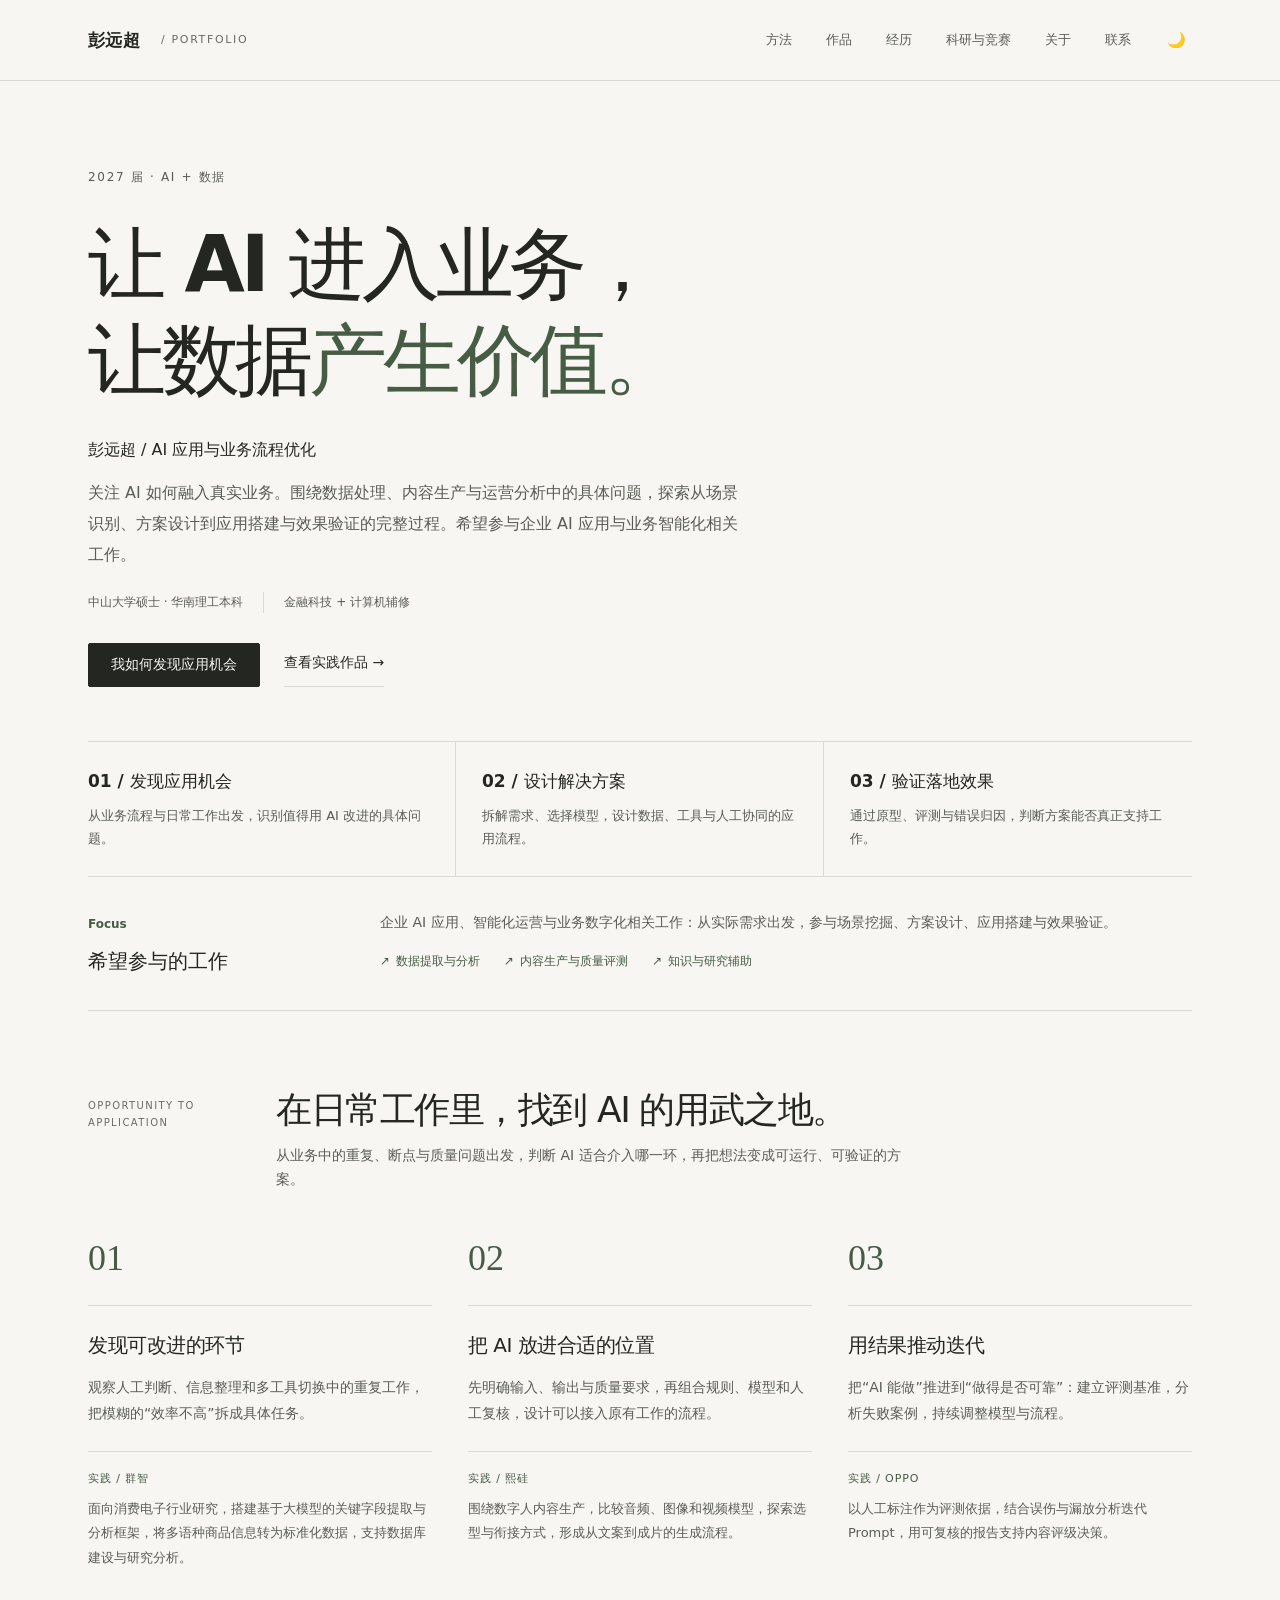
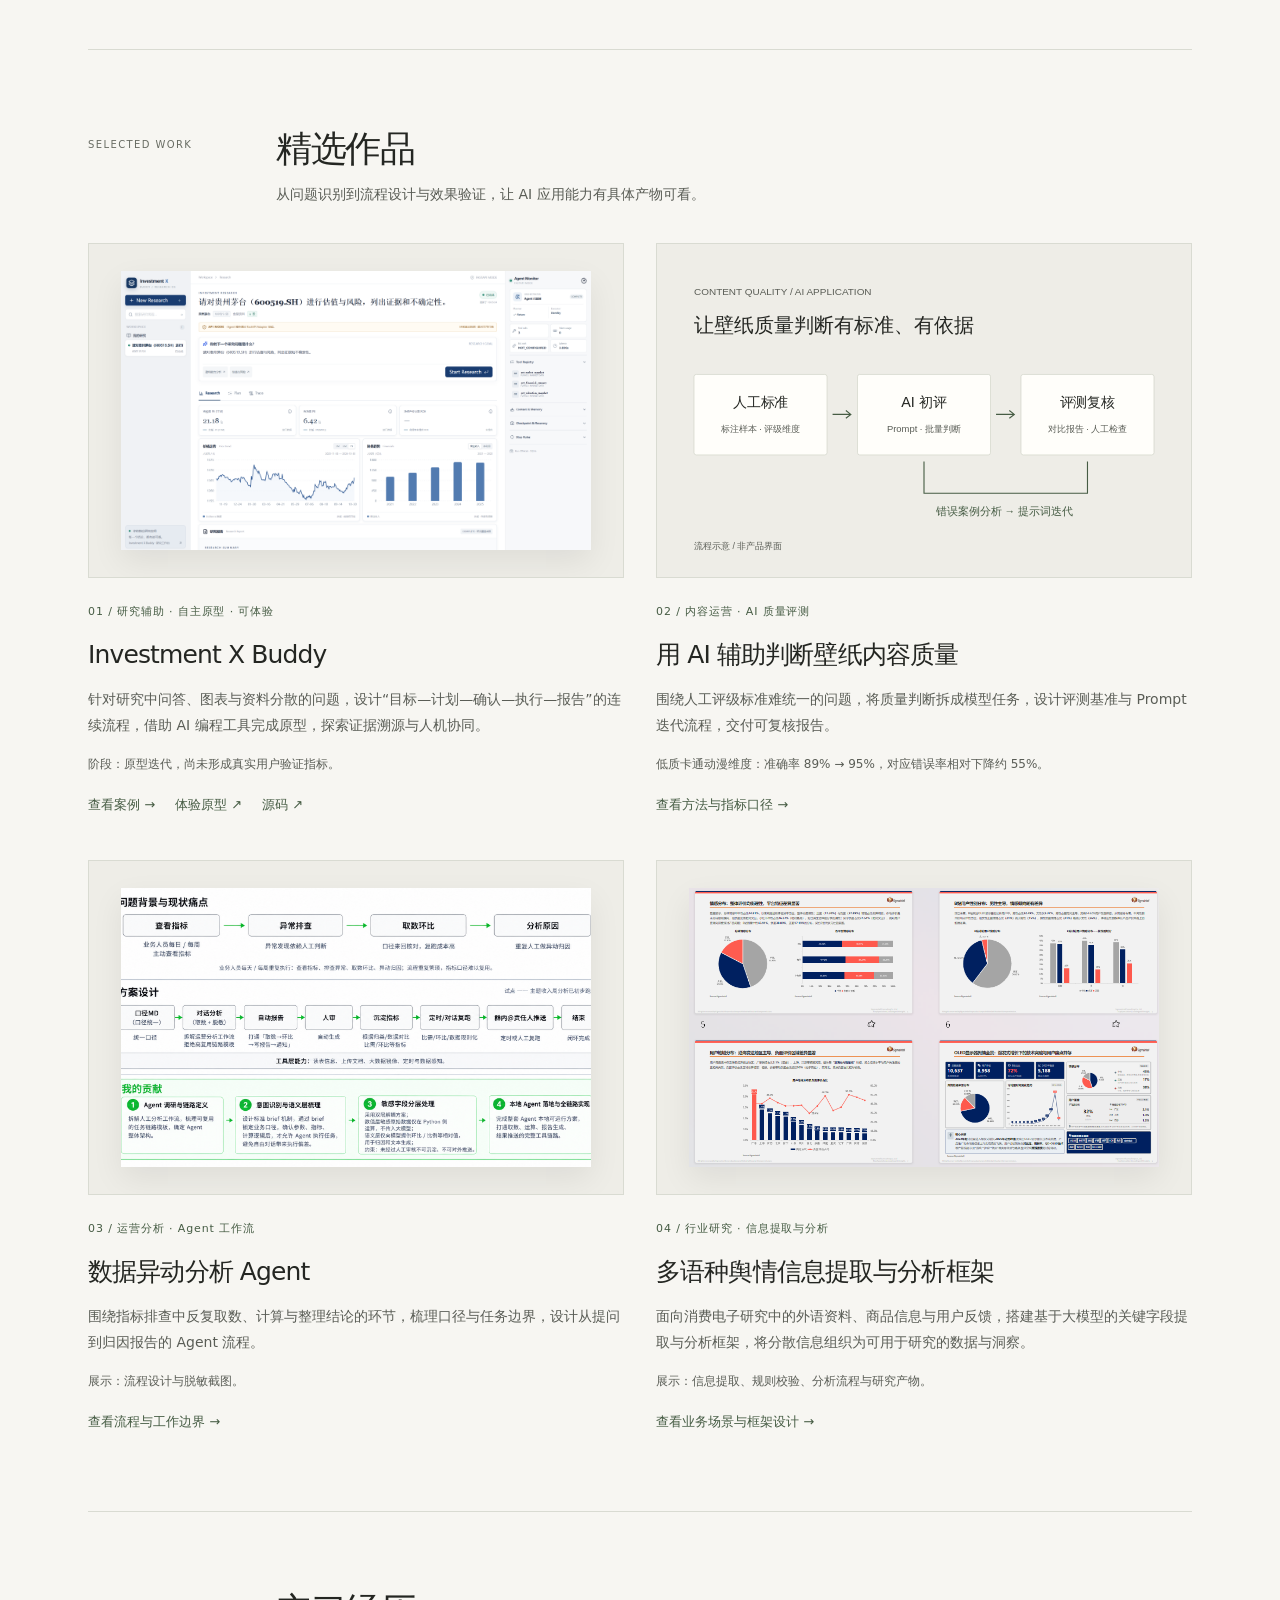
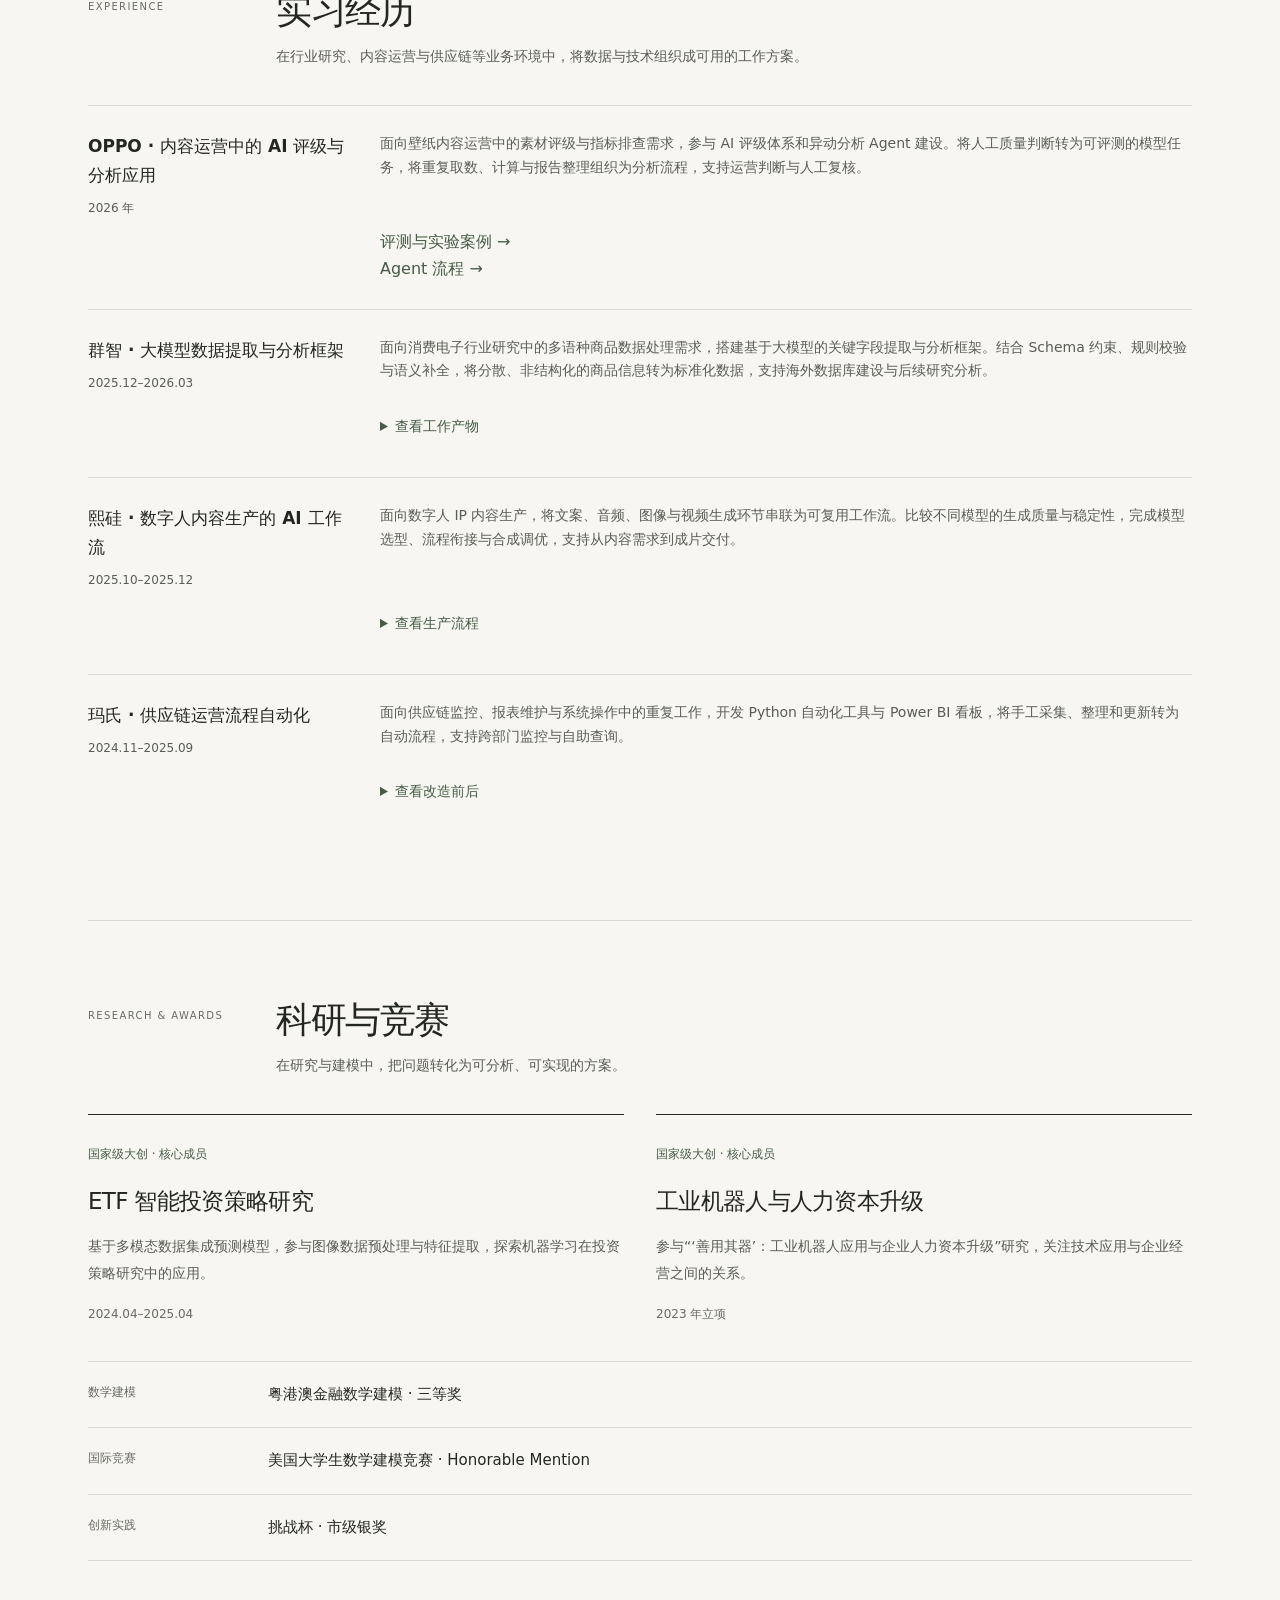
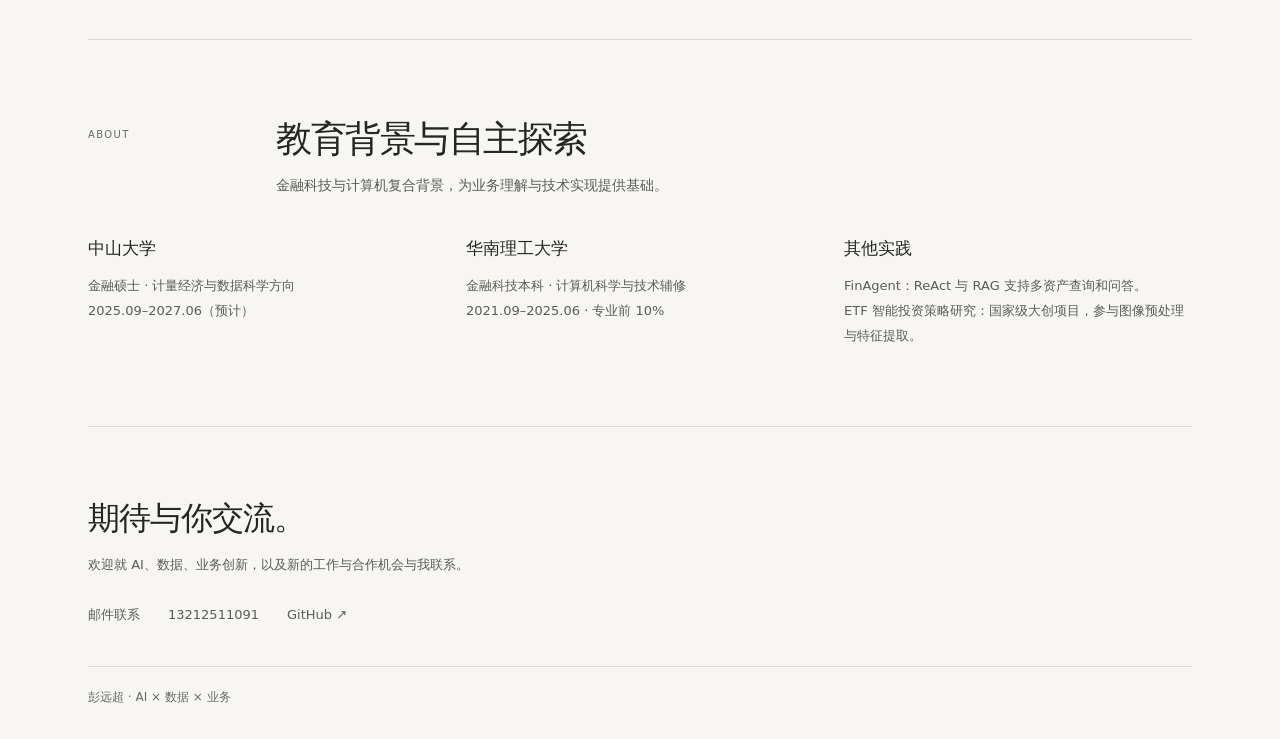
==== commit 706ec222: "Clarify AI quality case and feature multilingual research framework" ====
--- a/index.html
+++ b/index.html
@@ -92,11 +92,11 @@
 </div>
 </article>
 <article class="proj-item">
-<a class="work-cover" href="wallpaper-evaluation.html" aria-label="查看壁纸评级案例"><div class="work-stat"><span>MODEL EVALUATION</span><strong>89 → 95%</strong><small>低质卡通动漫维度准确率 · 迭代前后</small></div></a>
+<a class="work-cover" href="wallpaper-evaluation.html" aria-label="查看 AI 壁纸质量评估案例"><img src="assets/img/wallpaper-workflow.svg" alt="AI 辅助质量评估流程：人工标准、AI 初评、评测复核与错误案例迭代" loading="lazy"></a>
 <p class="eyebrow">02 / 内容运营 · AI 质量评测</p>
-<h3>AI 壁纸评级体系</h3>
+<h3>用 AI 辅助判断壁纸内容质量</h3>
 <p>围绕人工评级标准难统一的问题，将质量判断拆成模型任务，设计评测基准与 Prompt 迭代流程，交付可复核报告。</p>
-<p class="case-status">记录结果：低质卡通动漫维度准确率 89% → 95%。</p>
+<p class="case-status">低质卡通动漫维度：准确率 89% → 95%，对应错误率相对下降约 55%。</p>
 <div class="case-links">
 <a href="wallpaper-evaluation.html">查看方法与指标口径 →</a>
 </div>
@@ -110,6 +110,14 @@
 <div class="case-links">
 <a href="metric-agent.html">查看流程与工作边界 →</a>
 </div>
+</article>
+<article class="proj-item">
+<a class="work-cover" href="multilingual-insights.html" aria-label="查看多语种舆情提取与分析案例"><img src="assets/img/qunzhi_report.png" alt="多语种信息提取与分析框架的研究产物" loading="lazy"></a>
+<p class="eyebrow">04 / 行业研究 · 信息提取与分析</p>
+<h3>多语种舆情信息提取与分析框架</h3>
+<p>面向消费电子研究中的外语资料、商品信息与用户反馈，搭建基于大模型的关键字段提取与分析框架，将分散信息组织为可用于研究的数据与洞察。</p>
+<p class="case-status">展示：信息提取、规则校验、分析流程与研究产物。</p>
+<div class="case-links"><a href="multilingual-insights.html">查看业务场景与框架设计 →</a></div>
 </article>
 </div>
 </section>
--- a/css/refined.css
+++ b/css/refined.css
@@ -75,6 +75,24 @@
 .detail-page .featured-case, .detail-page .proj-item { border-radius:4px; box-shadow:none; backdrop-filter:none; background:var(--surface); }
 .featured-case::before { display:none; }
 .case-grid { background:var(--page); border-radius:2px; }
+.selected-grid .proj-item:first-child { grid-column:auto; display:flex; }
+.selected-grid .proj-item:first-child .work-cover { aspect-ratio:16 / 10; }
+.work-cover img[src$=".svg"] { width:100%; height:100%; object-fit:contain; box-shadow:none; }
+.error-chart { margin:24px 0; }
+.chart-key { font-size:12px; margin-bottom:24px; }
+.error-row { margin-bottom:26px; }
+.error-row h3 { display:flex; justify-content:space-between; gap:12px; font-size:15px; margin-bottom:12px; }
+.error-row h3 span { color:var(--accent); font-size:13px; font-weight:500; }
+.error-bar { display:flex; align-items:center; gap:12px; margin:8px 0; }
+.error-bar i { display:block; height:16px; background:var(--ink-3); flex-shrink:0; }
+.error-bar.improved i { background:var(--accent); }
+.error-bar span { font-size:12px; white-space:nowrap; }
+.error-bar { padding-right:100px; }
+.framework-steps { padding-left:24px; }
+.framework-steps li { padding:12px 0 12px 8px; border-bottom:1px solid var(--line); }
+.framework-steps strong { font-weight:500; }
+.framework-steps p { font-size:14px; margin-top:6px; }
+@media(max-width:640px) { .error-row h3 { flex-direction:column; gap:6px; } .error-bar { padding-right:80px; } }
 .career-focus { display:grid; grid-template-columns:260px minmax(0,1fr); gap:32px; padding:32px 0; border-bottom:1px solid var(--line); }
 .career-focus h2 { font-size:20px; font-weight:500; margin-top:8px; }
 .career-focus p { font-size:14px; line-height:1.9; }
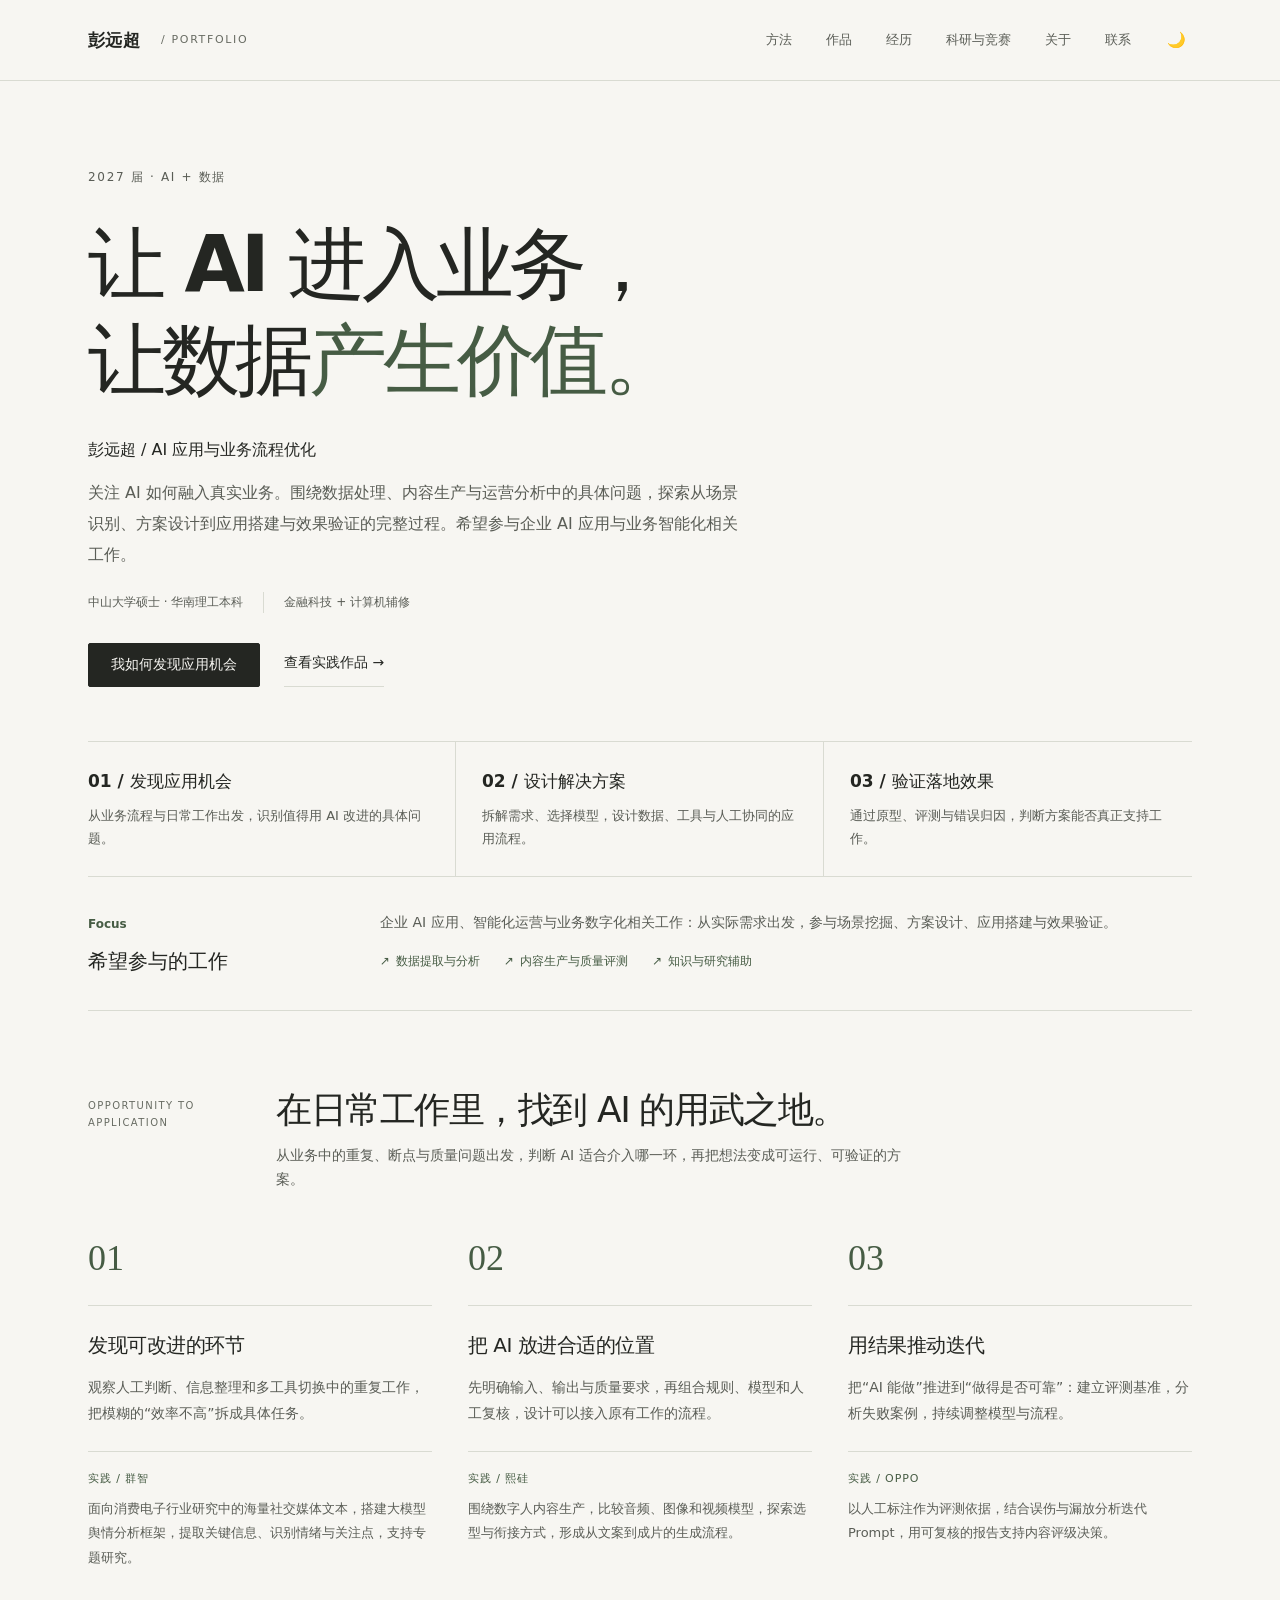
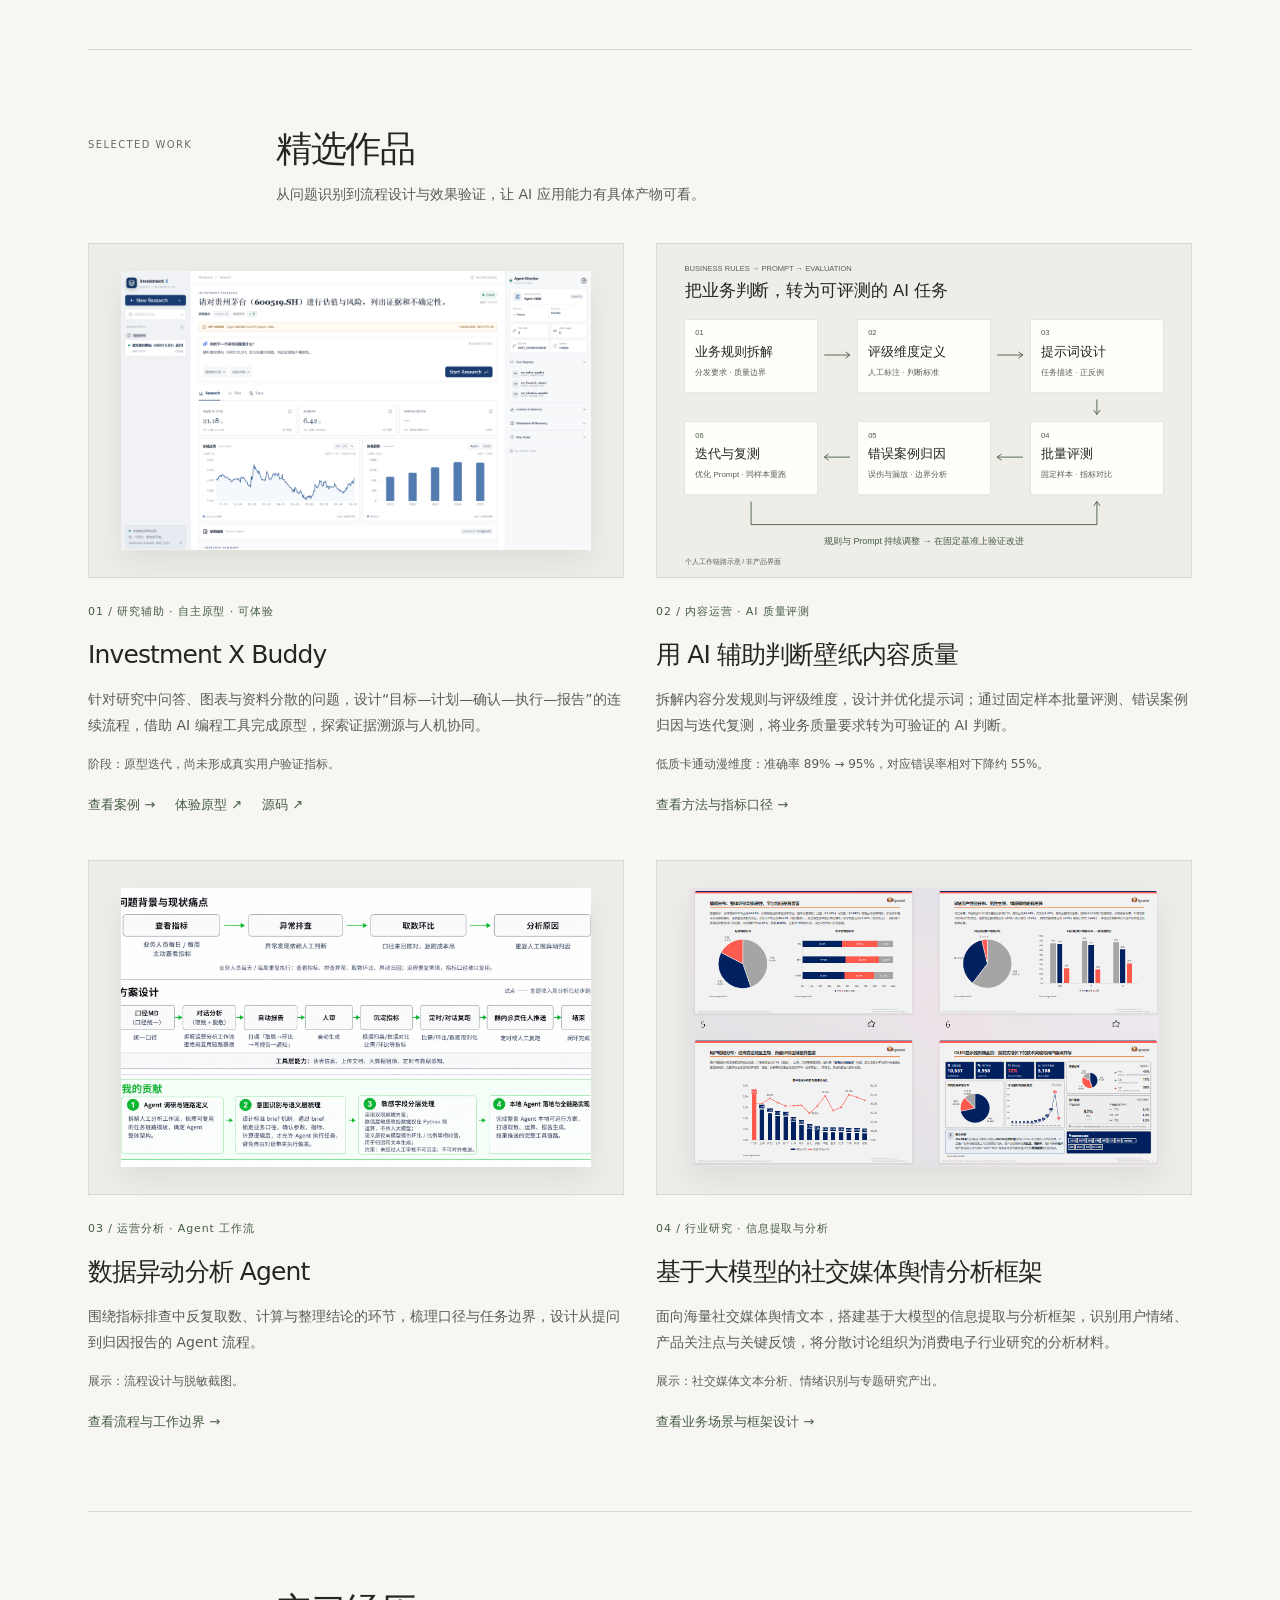
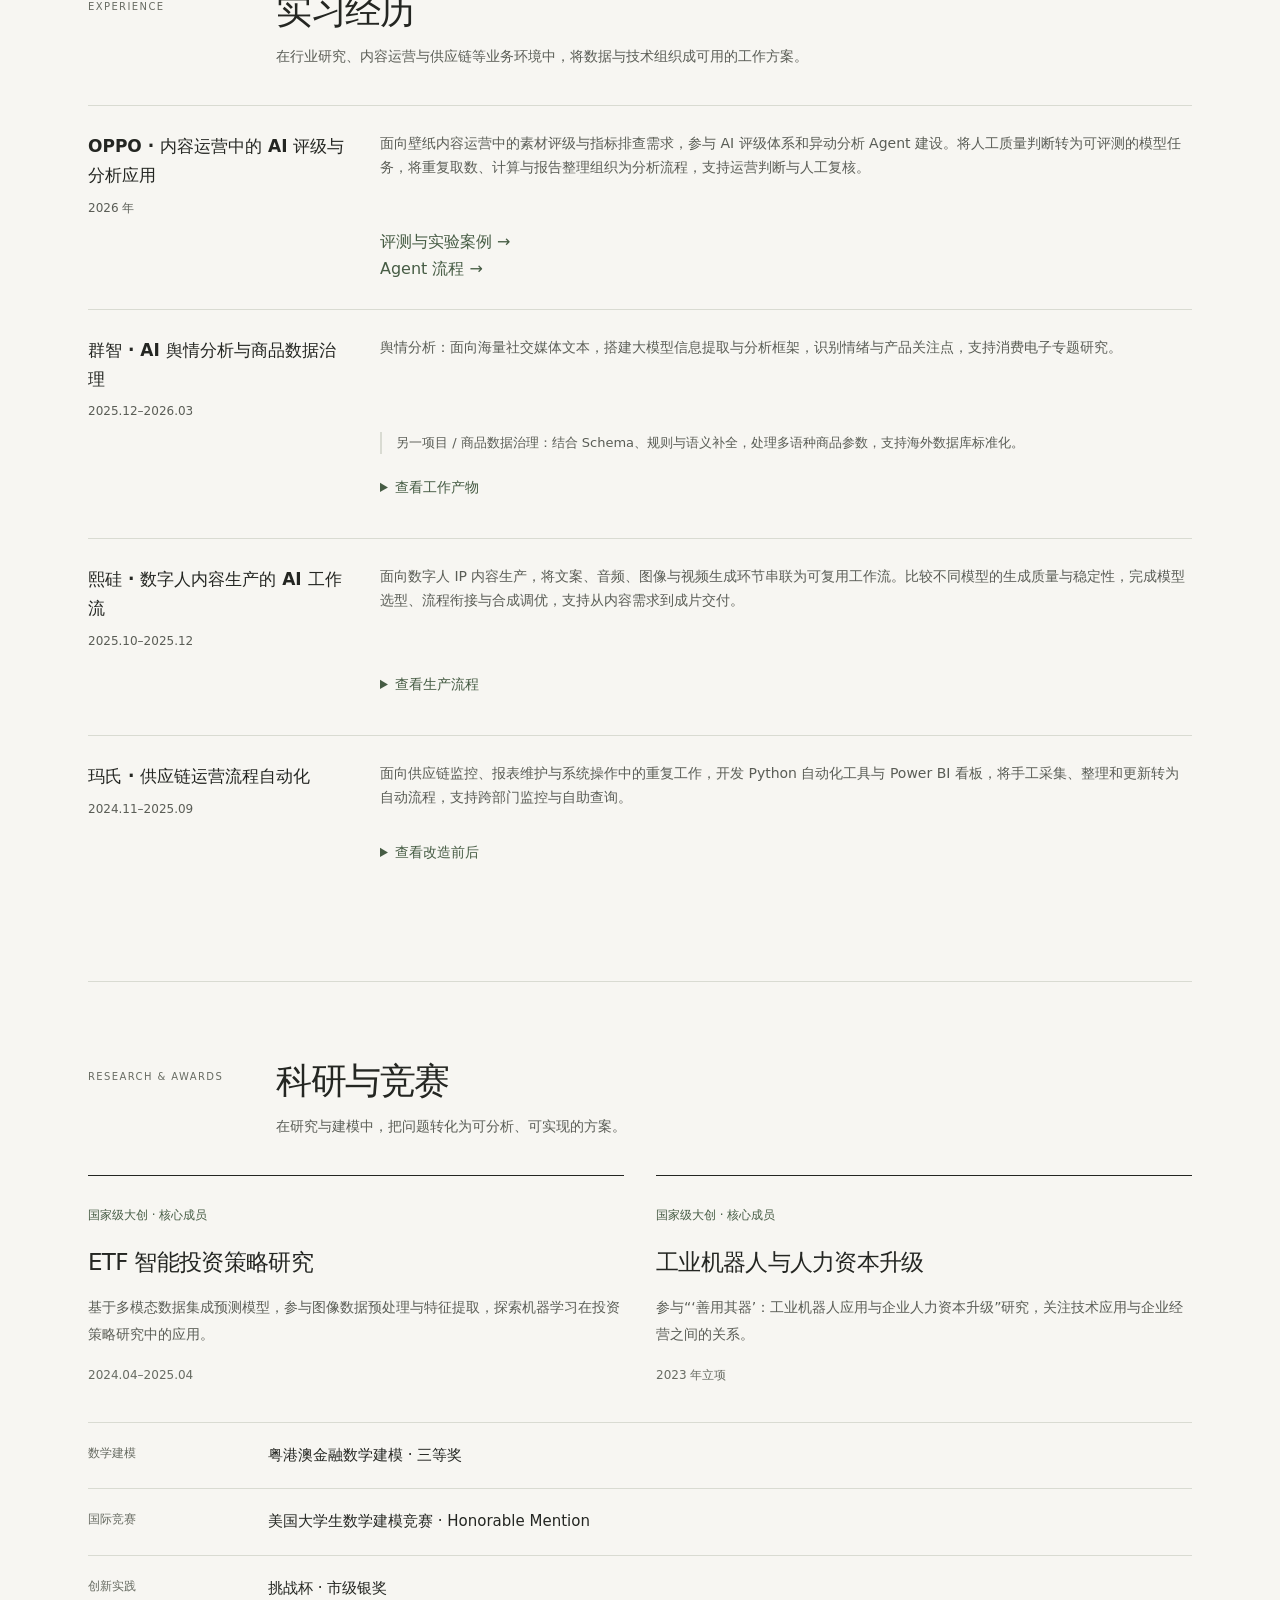
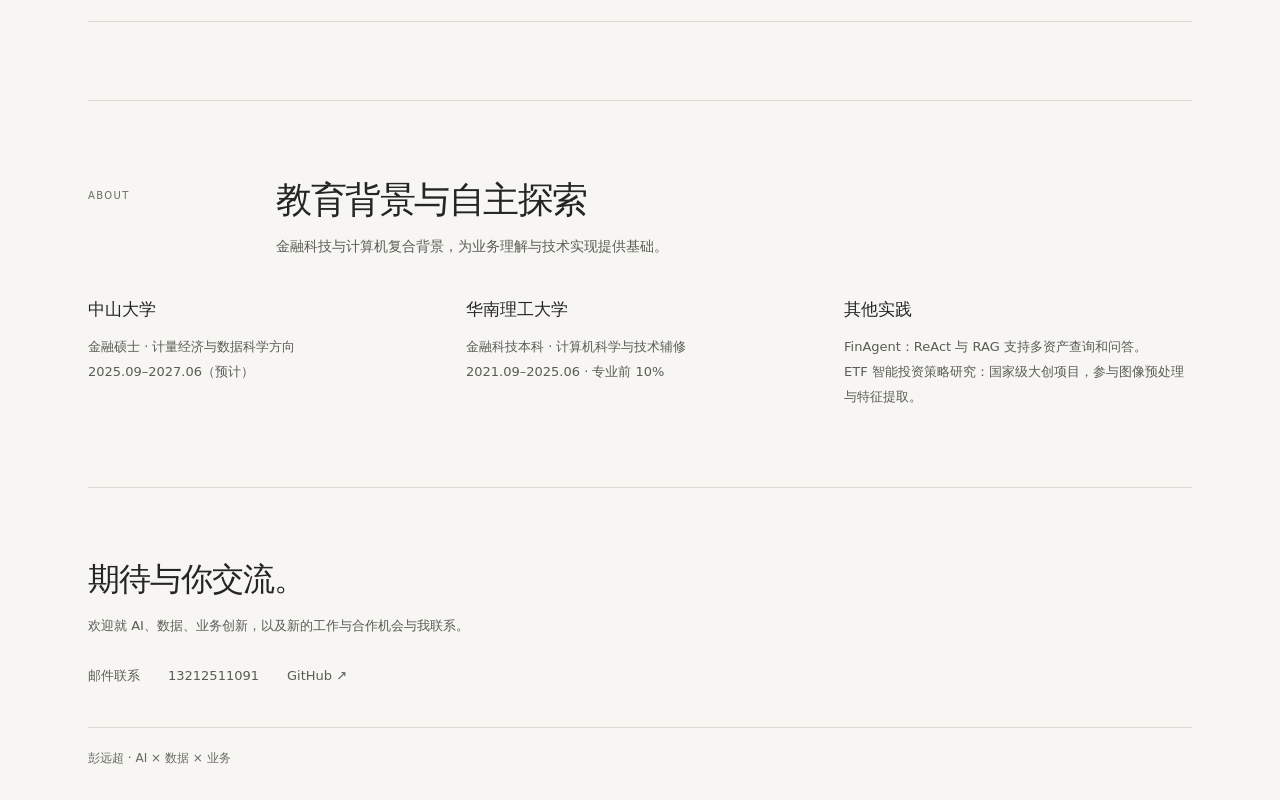
==== commit 457fdd43: "Correct AI social listening project and expand evaluation workflow cover" ====
--- a/index.html
+++ b/index.html
@@ -68,7 +68,7 @@
 <section class="section" id="approach">
 <div class="section-header"><div class="eyebrow">Opportunity to application</div><h2>在日常工作里，找到 AI 的用武之地。</h2><p>从业务中的重复、断点与质量问题出发，判断 AI 适合介入哪一环，再把想法变成可运行、可验证的方案。</p></div>
 <div class="opportunity-grid">
-<article><span class="opportunity-number">01</span><h3>发现可改进的环节</h3><p>观察人工判断、信息整理和多工具切换中的重复工作，把模糊的“效率不高”拆成具体任务。</p><div class="opportunity-evidence"><span>实践 / 群智</span><p>面向消费电子行业研究，搭建基于大模型的关键字段提取与分析框架，将多语种商品信息转为标准化数据，支持数据库建设与研究分析。</p></div></article>
+<article><span class="opportunity-number">01</span><h3>发现可改进的环节</h3><p>观察人工判断、信息整理和多工具切换中的重复工作，把模糊的“效率不高”拆成具体任务。</p><div class="opportunity-evidence"><span>实践 / 群智</span><p>面向消费电子行业研究中的海量社交媒体文本，搭建大模型舆情分析框架，提取关键信息、识别情绪与关注点，支持专题研究。</p></div></article>
 <article><span class="opportunity-number">02</span><h3>把 AI 放进合适的位置</h3><p>先明确输入、输出与质量要求，再组合规则、模型和人工复核，设计可以接入原有工作的流程。</p><div class="opportunity-evidence"><span>实践 / 熙硅</span><p>围绕数字人内容生产，比较音频、图像和视频模型，探索选型与衔接方式，形成从文案到成片的生成流程。</p></div></article>
 <article><span class="opportunity-number">03</span><h3>用结果推动迭代</h3><p>把“AI 能做”推进到“做得是否可靠”：建立评测基准，分析失败案例，持续调整模型与流程。</p><div class="opportunity-evidence"><span>实践 / OPPO</span><p>以人工标注作为评测依据，结合误伤与漏放分析迭代 Prompt，用可复核的报告支持内容评级决策。</p></div></article>
 </div></section>
@@ -92,10 +92,10 @@
 </div>
 </article>
 <article class="proj-item">
-<a class="work-cover" href="wallpaper-evaluation.html" aria-label="查看 AI 壁纸质量评估案例"><img src="assets/img/wallpaper-workflow.svg" alt="AI 辅助质量评估流程：人工标准、AI 初评、评测复核与错误案例迭代" loading="lazy"></a>
+<a class="work-cover" href="wallpaper-evaluation.html" aria-label="查看 AI 壁纸质量评估案例"><img src="assets/img/wallpaper-workflow.svg" alt="个人工作链路：业务规则拆解、评级维度、Prompt 设计、批量评测、错误归因与迭代复测" loading="lazy"></a>
 <p class="eyebrow">02 / 内容运营 · AI 质量评测</p>
 <h3>用 AI 辅助判断壁纸内容质量</h3>
-<p>围绕人工评级标准难统一的问题，将质量判断拆成模型任务，设计评测基准与 Prompt 迭代流程，交付可复核报告。</p>
+<p>拆解内容分发规则与评级维度，设计并优化提示词；通过固定样本批量评测、错误案例归因与迭代复测，将业务质量要求转为可验证的 AI 判断。</p>
 <p class="case-status">低质卡通动漫维度：准确率 89% → 95%，对应错误率相对下降约 55%。</p>
 <div class="case-links">
 <a href="wallpaper-evaluation.html">查看方法与指标口径 →</a>
@@ -112,12 +112,12 @@
 </div>
 </article>
 <article class="proj-item">
-<a class="work-cover" href="multilingual-insights.html" aria-label="查看多语种舆情提取与分析案例"><img src="assets/img/qunzhi_report.png" alt="多语种信息提取与分析框架的研究产物" loading="lazy"></a>
+<a class="work-cover" href="ai-social-listening.html" aria-label="查看大模型社交媒体舆情分析案例"><img src="assets/img/qunzhi_report.png" alt="社交媒体舆情分析框架的研究产物" loading="lazy"></a>
 <p class="eyebrow">04 / 行业研究 · 信息提取与分析</p>
-<h3>多语种舆情信息提取与分析框架</h3>
-<p>面向消费电子研究中的外语资料、商品信息与用户反馈，搭建基于大模型的关键字段提取与分析框架，将分散信息组织为可用于研究的数据与洞察。</p>
-<p class="case-status">展示：信息提取、规则校验、分析流程与研究产物。</p>
-<div class="case-links"><a href="multilingual-insights.html">查看业务场景与框架设计 →</a></div>
+<h3>基于大模型的社交媒体舆情分析框架</h3>
+<p>面向海量社交媒体舆情文本，搭建基于大模型的信息提取与分析框架，识别用户情绪、产品关注点与关键反馈，将分散讨论组织为消费电子行业研究的分析材料。</p>
+<p class="case-status">展示：社交媒体文本分析、情绪识别与专题研究产出。</p>
+<div class="case-links"><a href="ai-social-listening.html">查看业务场景与框架设计 →</a></div>
 </article>
 </div>
 </section>
@@ -135,9 +135,9 @@
 <a href="wallpaper-evaluation.html">评测与实验案例 →</a><a href="metric-agent.html">Agent 流程 →</a>
 </article>
 <article class="proj-item">
-<h3>群智 · 大模型数据提取与分析框架</h3>
+<h3>群智 · AI 舆情分析与商品数据治理</h3>
 <p>2025.12–2026.03</p>
-<p>面向消费电子行业研究中的多语种商品数据处理需求，搭建基于大模型的关键字段提取与分析框架。结合 Schema 约束、规则校验与语义补全，将分散、非结构化的商品信息转为标准化数据，支持海外数据库建设与后续研究分析。</p>
+<p>舆情分析：面向海量社交媒体文本，搭建大模型信息提取与分析框架，识别情绪与产品关注点，支持消费电子专题研究。</p><p class="separate-project">另一项目 / 商品数据治理：结合 Schema、规则与语义补全，处理多语种商品参数，支持海外数据库标准化。</p>
 <details>
 <summary>查看工作产物</summary>
 <figure class="proj-img">
--- a/css/refined.css
+++ b/css/refined.css
@@ -75,6 +75,8 @@
 .detail-page .featured-case, .detail-page .proj-item { border-radius:4px; box-shadow:none; backdrop-filter:none; background:var(--surface); }
 .featured-case::before { display:none; }
 .case-grid { background:var(--page); border-radius:2px; }
+.experience-list .separate-project { grid-column:2; grid-row:auto; font-size:13px; color:var(--ink-2); border-left:2px solid var(--line); padding-left:14px; }
+@media(max-width:640px) { .experience-list .separate-project { margin-top:14px; } }
 .selected-grid .proj-item:first-child { grid-column:auto; display:flex; }
 .selected-grid .proj-item:first-child .work-cover { aspect-ratio:16 / 10; }
 .work-cover img[src$=".svg"] { width:100%; height:100%; object-fit:contain; box-shadow:none; }
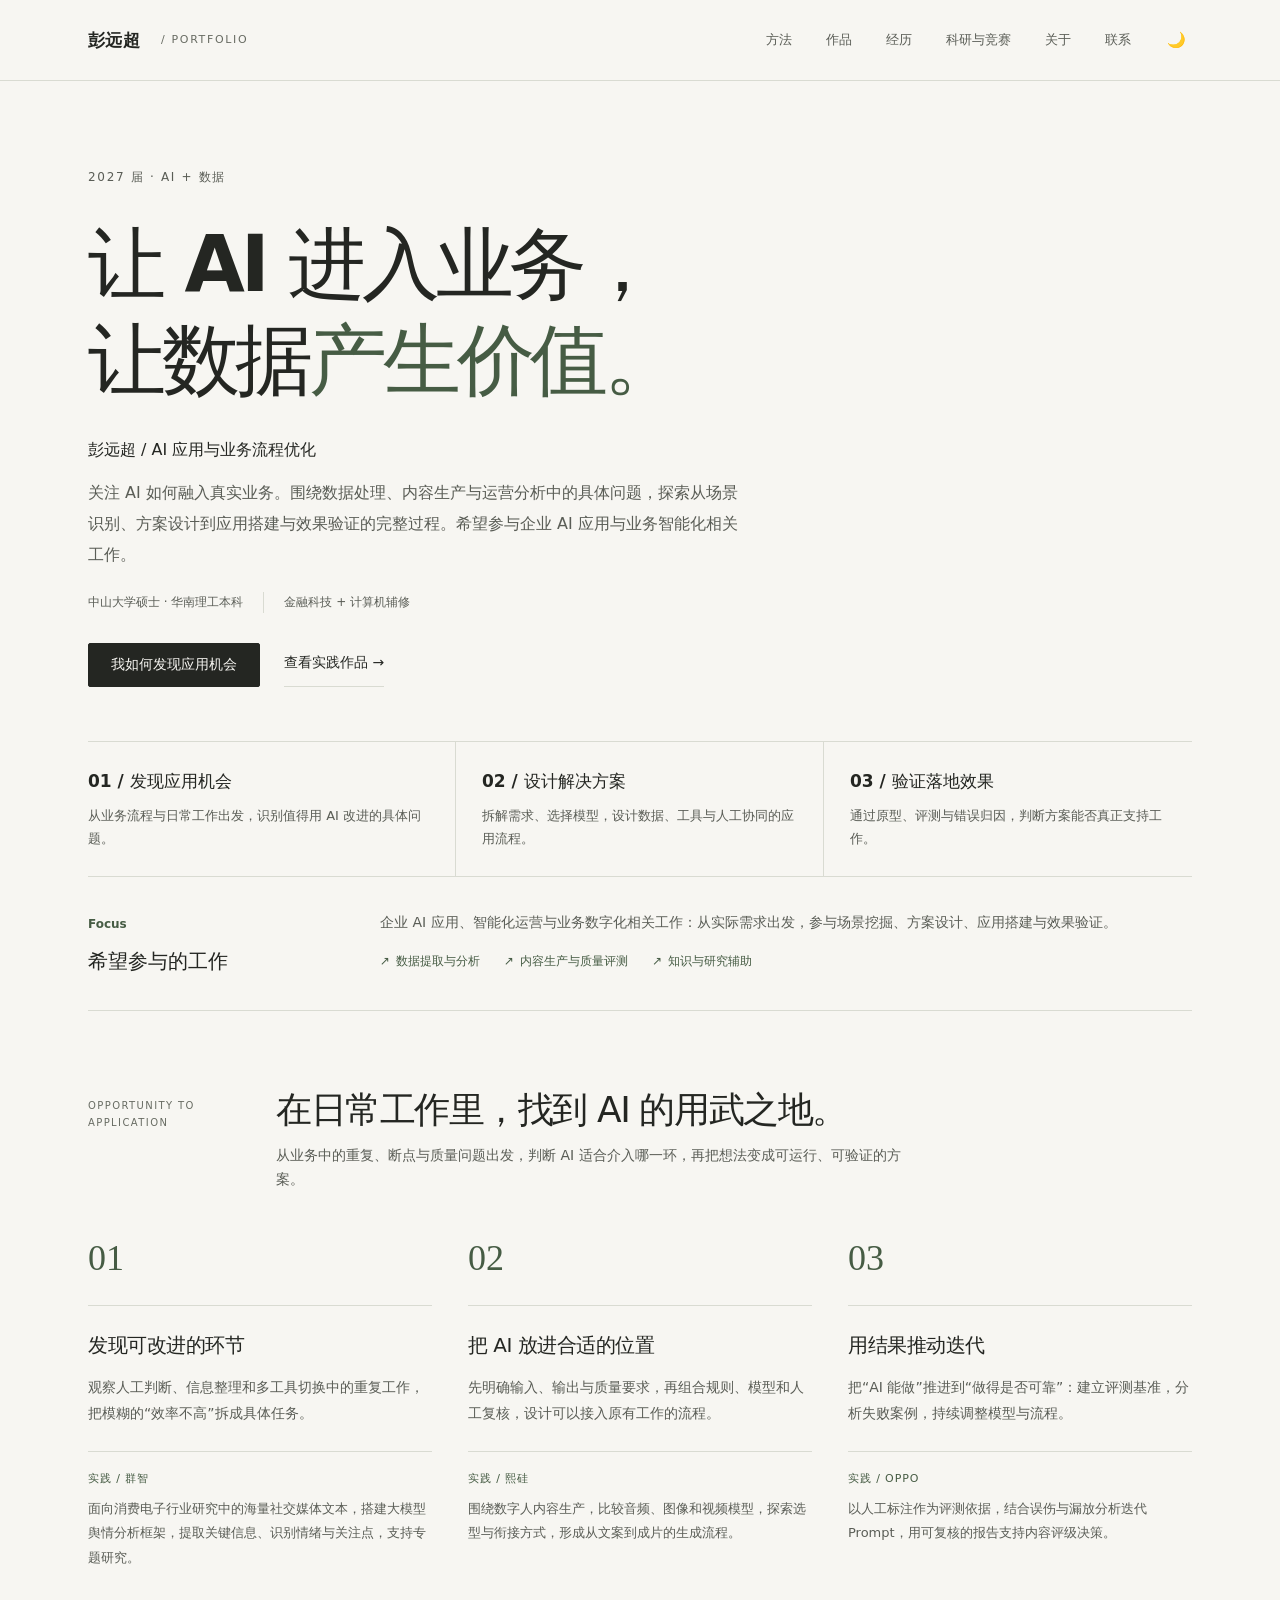
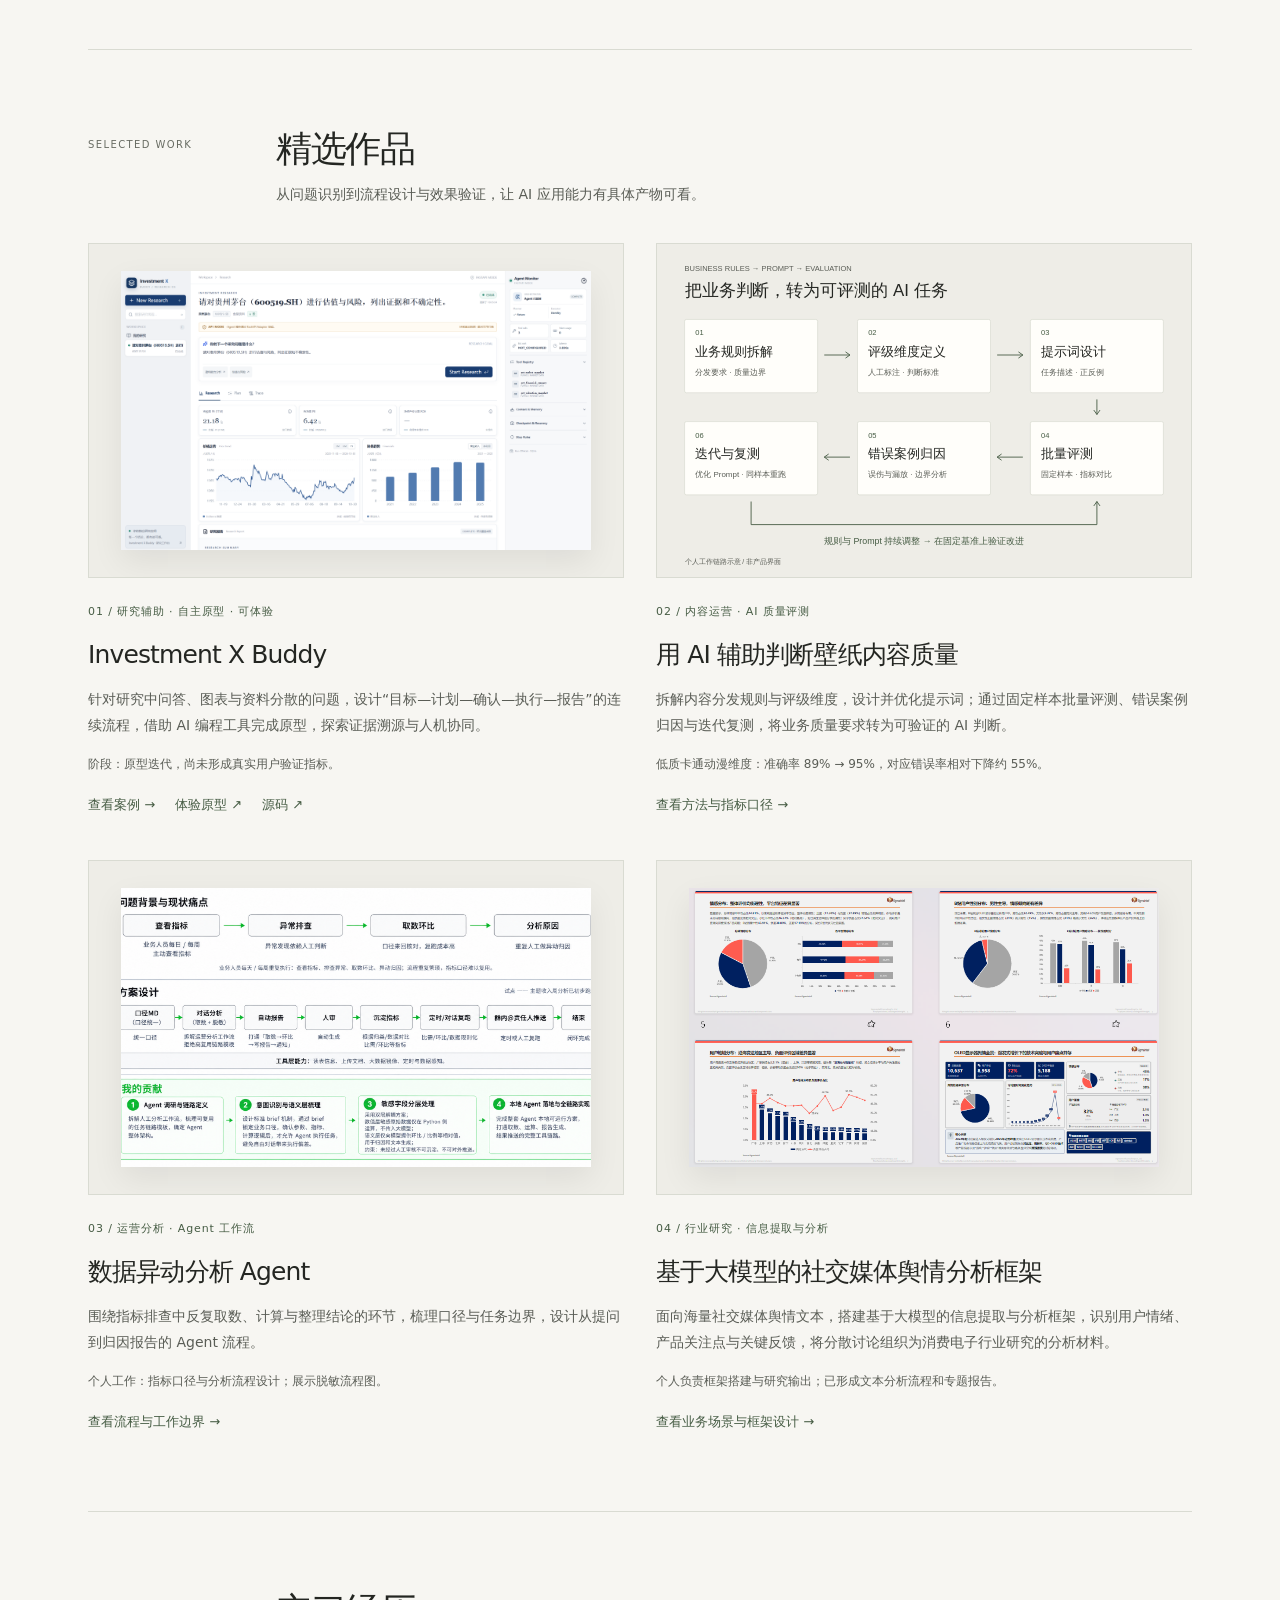
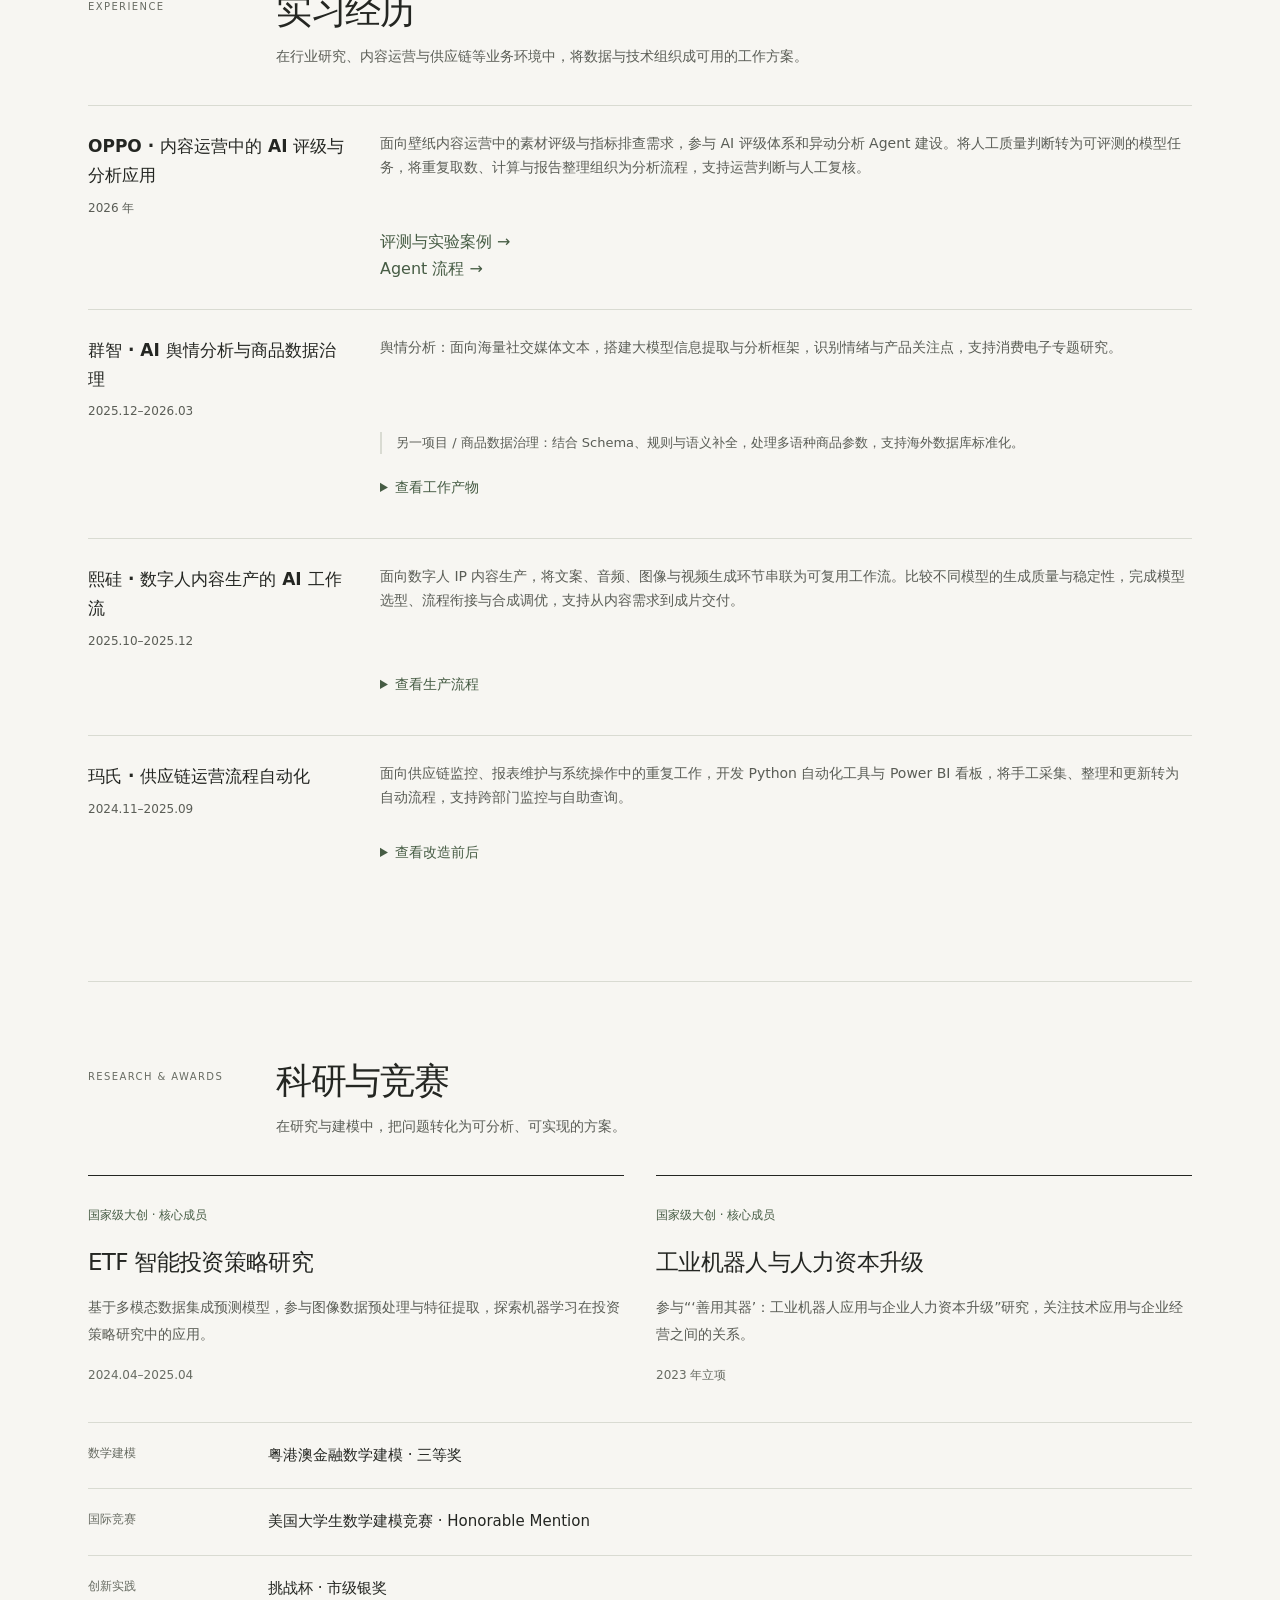
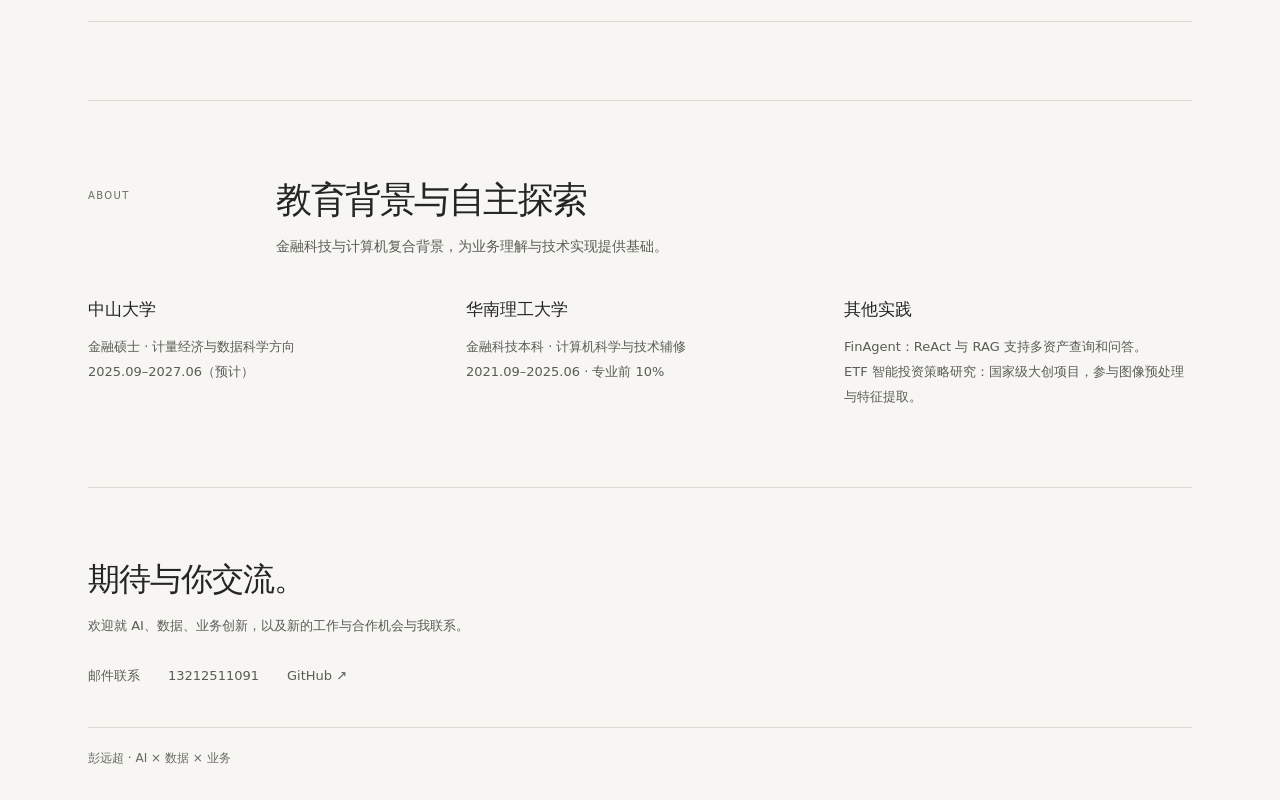
==== commit bd94a6e6: "Explain business choices and personal delivery in key AI cases" ====
--- a/index.html
+++ b/index.html
@@ -106,7 +106,7 @@
 <p class="eyebrow">03 / 运营分析 · Agent 工作流</p>
 <h3>数据异动分析 Agent</h3>
 <p>围绕指标排查中反复取数、计算与整理结论的环节，梳理口径与任务边界，设计从提问到归因报告的 Agent 流程。</p>
-<p class="case-status">展示：流程设计与脱敏截图。</p>
+<p class="case-status">个人工作：指标口径与分析流程设计；展示脱敏流程图。</p>
 <div class="case-links">
 <a href="metric-agent.html">查看流程与工作边界 →</a>
 </div>
@@ -116,7 +116,7 @@
 <p class="eyebrow">04 / 行业研究 · 信息提取与分析</p>
 <h3>基于大模型的社交媒体舆情分析框架</h3>
 <p>面向海量社交媒体舆情文本，搭建基于大模型的信息提取与分析框架，识别用户情绪、产品关注点与关键反馈，将分散讨论组织为消费电子行业研究的分析材料。</p>
-<p class="case-status">展示：社交媒体文本分析、情绪识别与专题研究产出。</p>
+<p class="case-status">个人负责框架搭建与研究输出；已形成文本分析流程和专题报告。</p>
 <div class="case-links"><a href="ai-social-listening.html">查看业务场景与框架设计 →</a></div>
 </article>
 </div>
--- a/css/refined.css
+++ b/css/refined.css
@@ -75,6 +75,18 @@
 .detail-page .featured-case, .detail-page .proj-item { border-radius:4px; box-shadow:none; backdrop-filter:none; background:var(--surface); }
 .featured-case::before { display:none; }
 .case-grid { background:var(--page); border-radius:2px; }
+.case-summary { display:grid; grid-template-columns:repeat(3,minmax(0,1fr)); gap:24px; padding:24px 0; margin-bottom:32px; border-top:1px solid var(--line); border-bottom:1px solid var(--line); }
+.case-summary span { font-size:11px; color:var(--accent); }
+.case-summary p { font-size:14px; line-height:1.8; margin-top:8px; }
+.framework-map { margin:30px 0; }
+.framework-map figcaption { margin-bottom:14px; }
+.framework-track { display:grid; grid-template-columns:repeat(3,minmax(0,1fr)); border:1px solid var(--line); }
+.framework-track>div { padding:24px; border-right:1px solid var(--line); }
+.framework-track>div:last-child { border:0; }
+.framework-track span { display:block; font-size:11px; color:var(--accent); margin-bottom:16px; }
+.framework-track strong { display:block; font-size:17px; font-weight:500; }
+.framework-track p { font-size:13px; margin-top:10px; }
+@media(max-width:640px) { .case-summary, .framework-track { grid-template-columns:1fr; } .framework-track>div { border-right:0; border-bottom:1px solid var(--line); } }
 .experience-list .separate-project { grid-column:2; grid-row:auto; font-size:13px; color:var(--ink-2); border-left:2px solid var(--line); padding-left:14px; }
 @media(max-width:640px) { .experience-list .separate-project { margin-top:14px; } }
 .selected-grid .proj-item:first-child { grid-column:auto; display:flex; }
